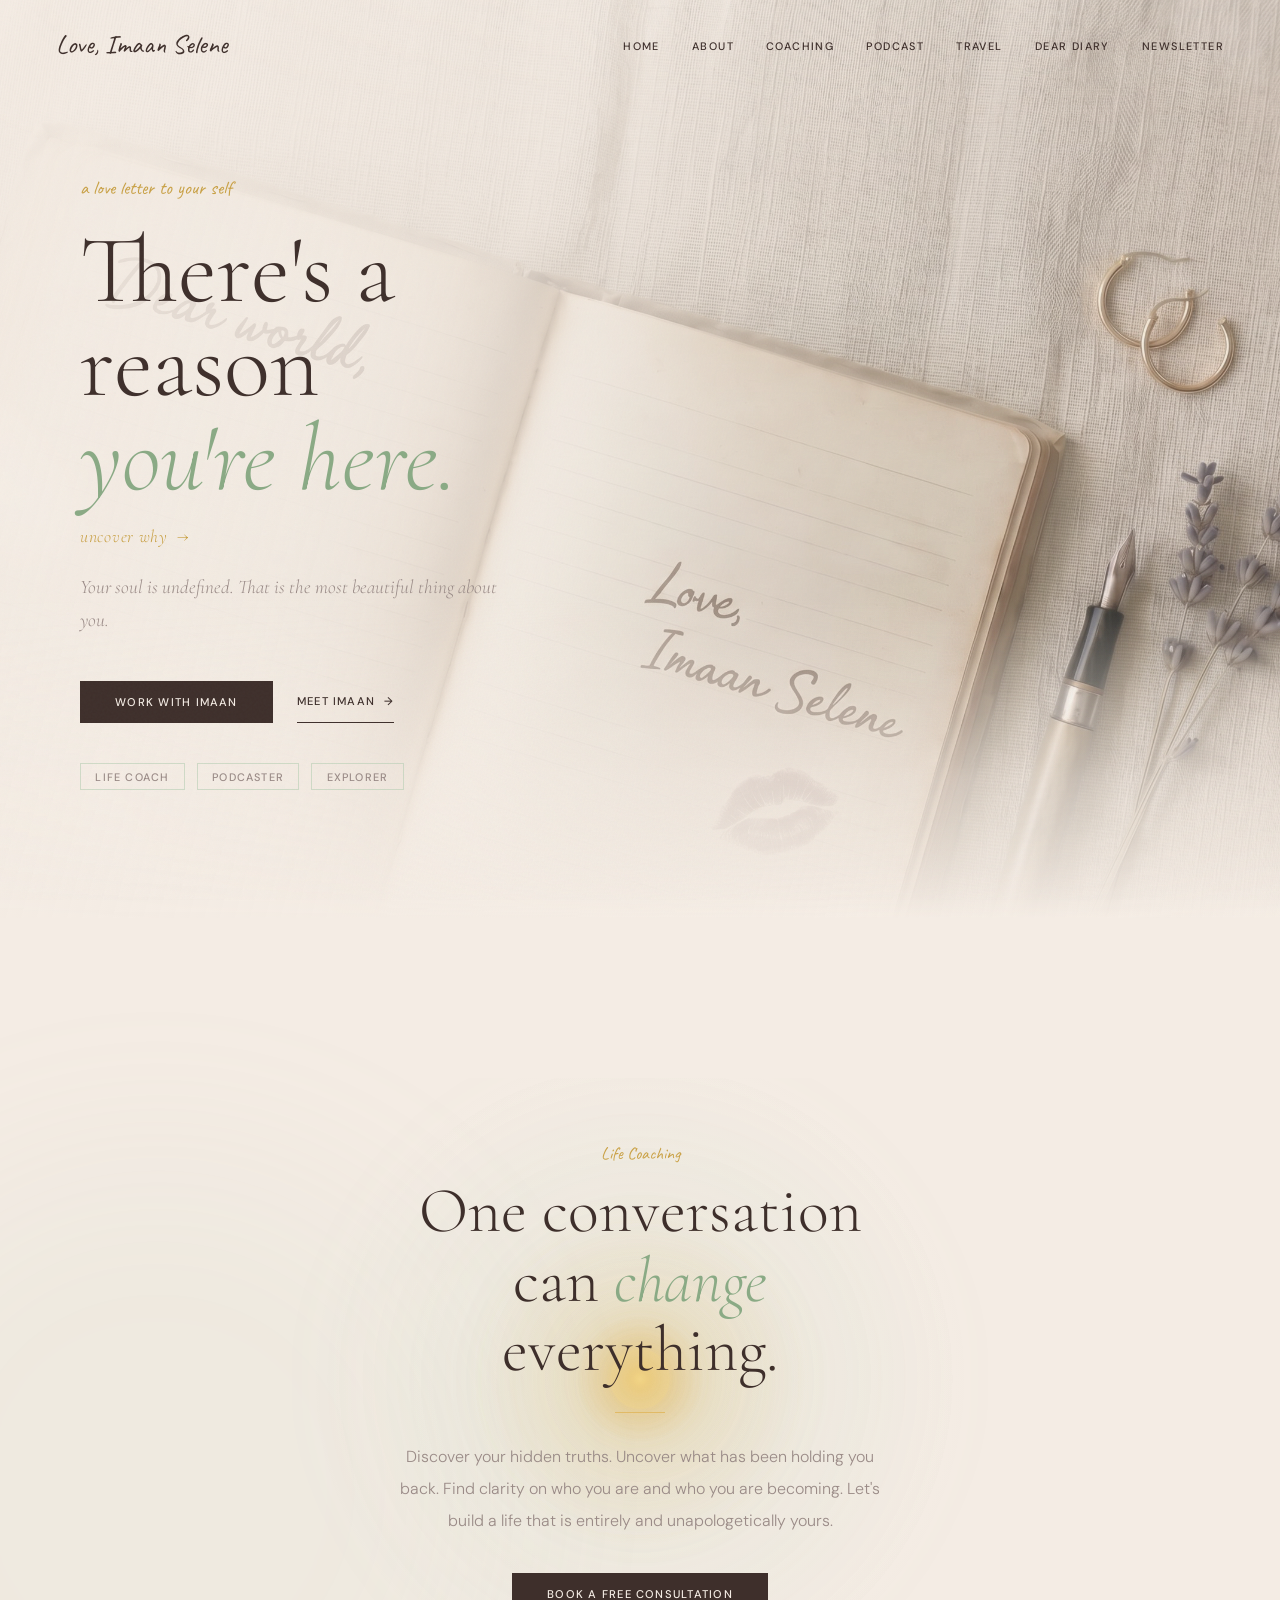
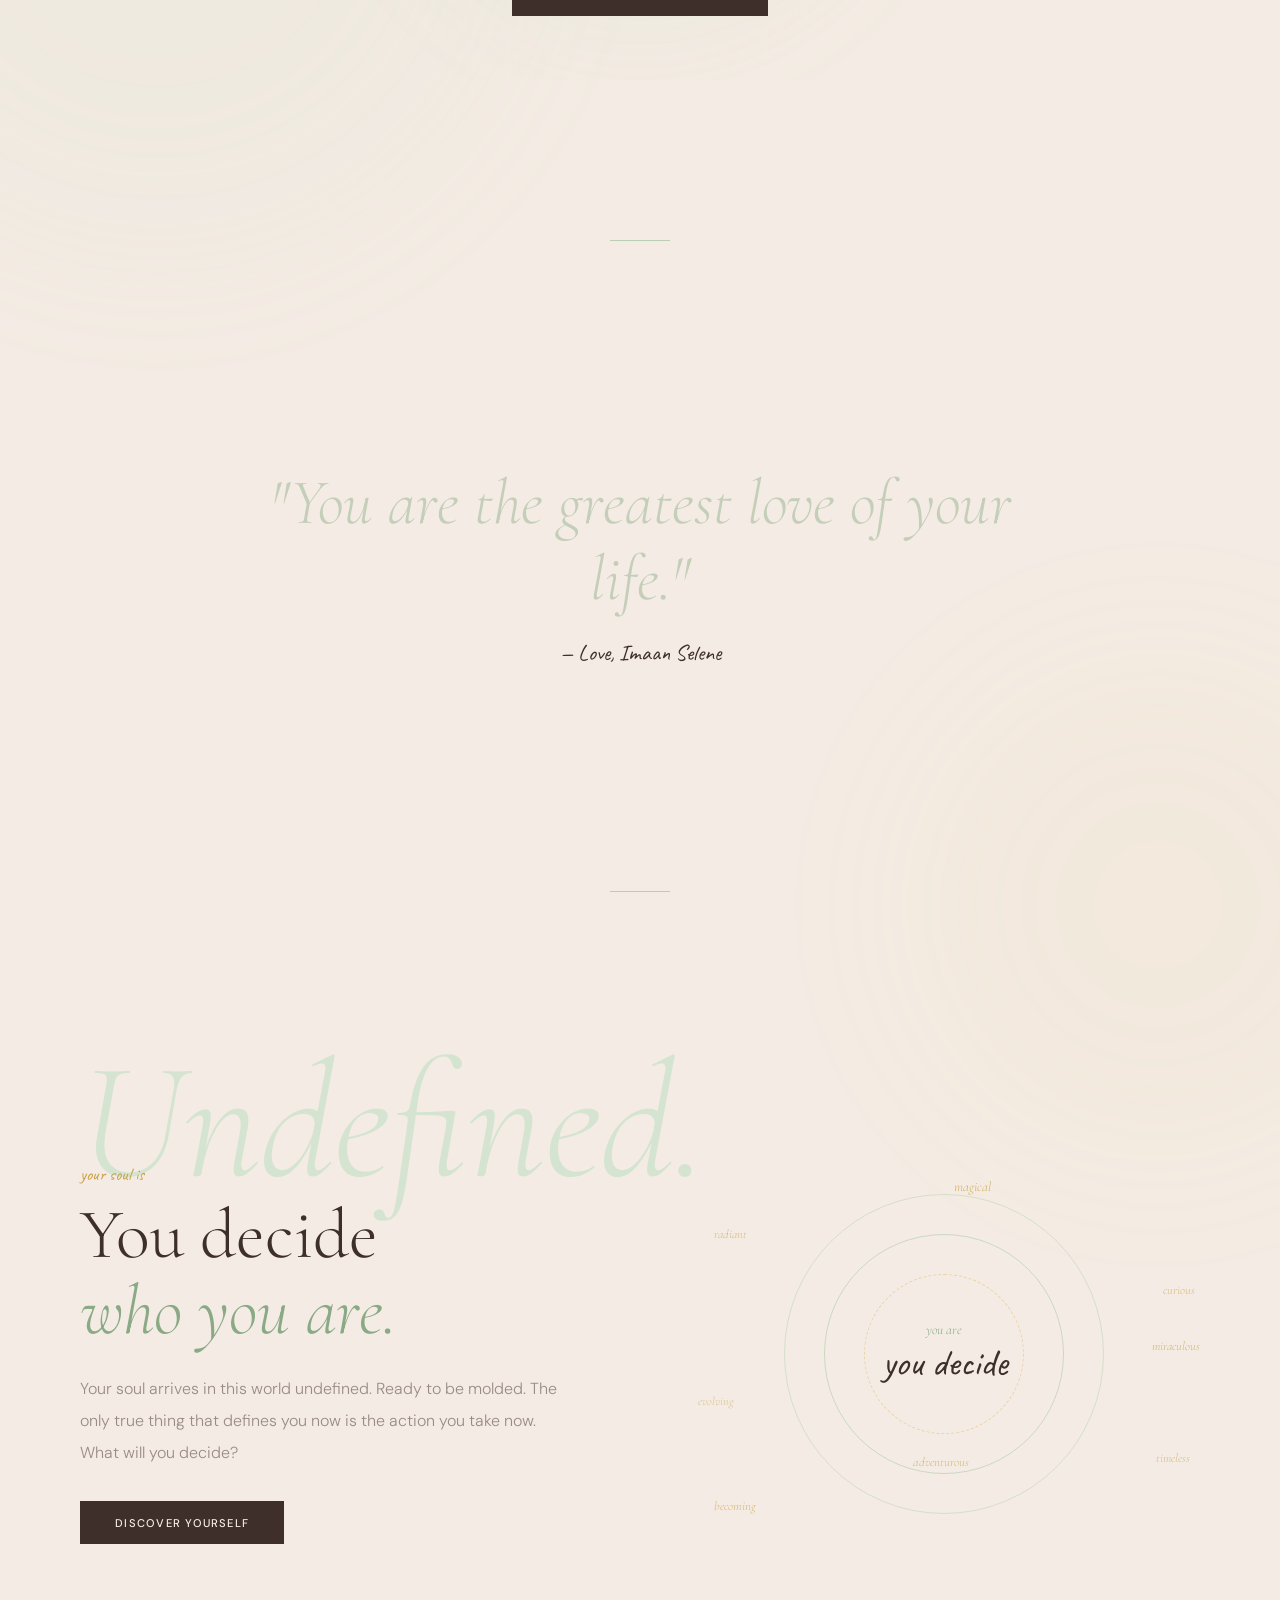
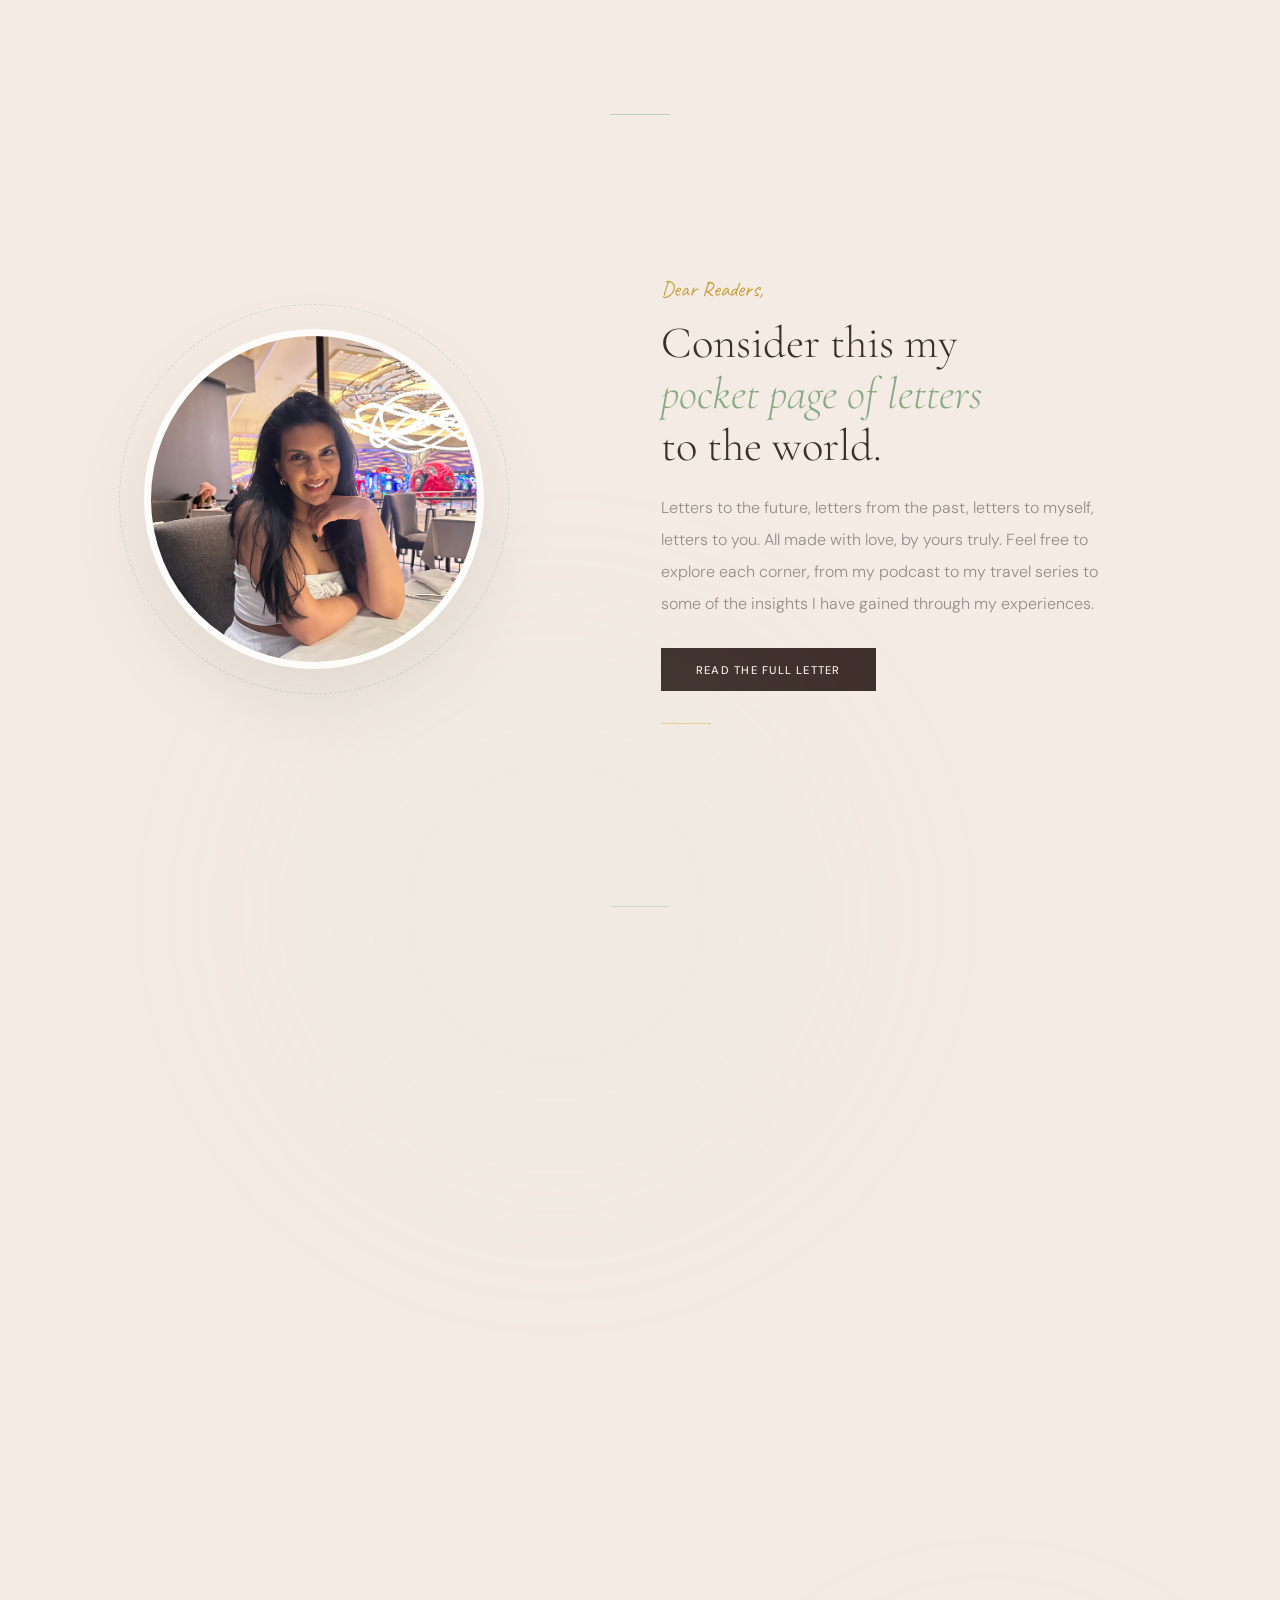
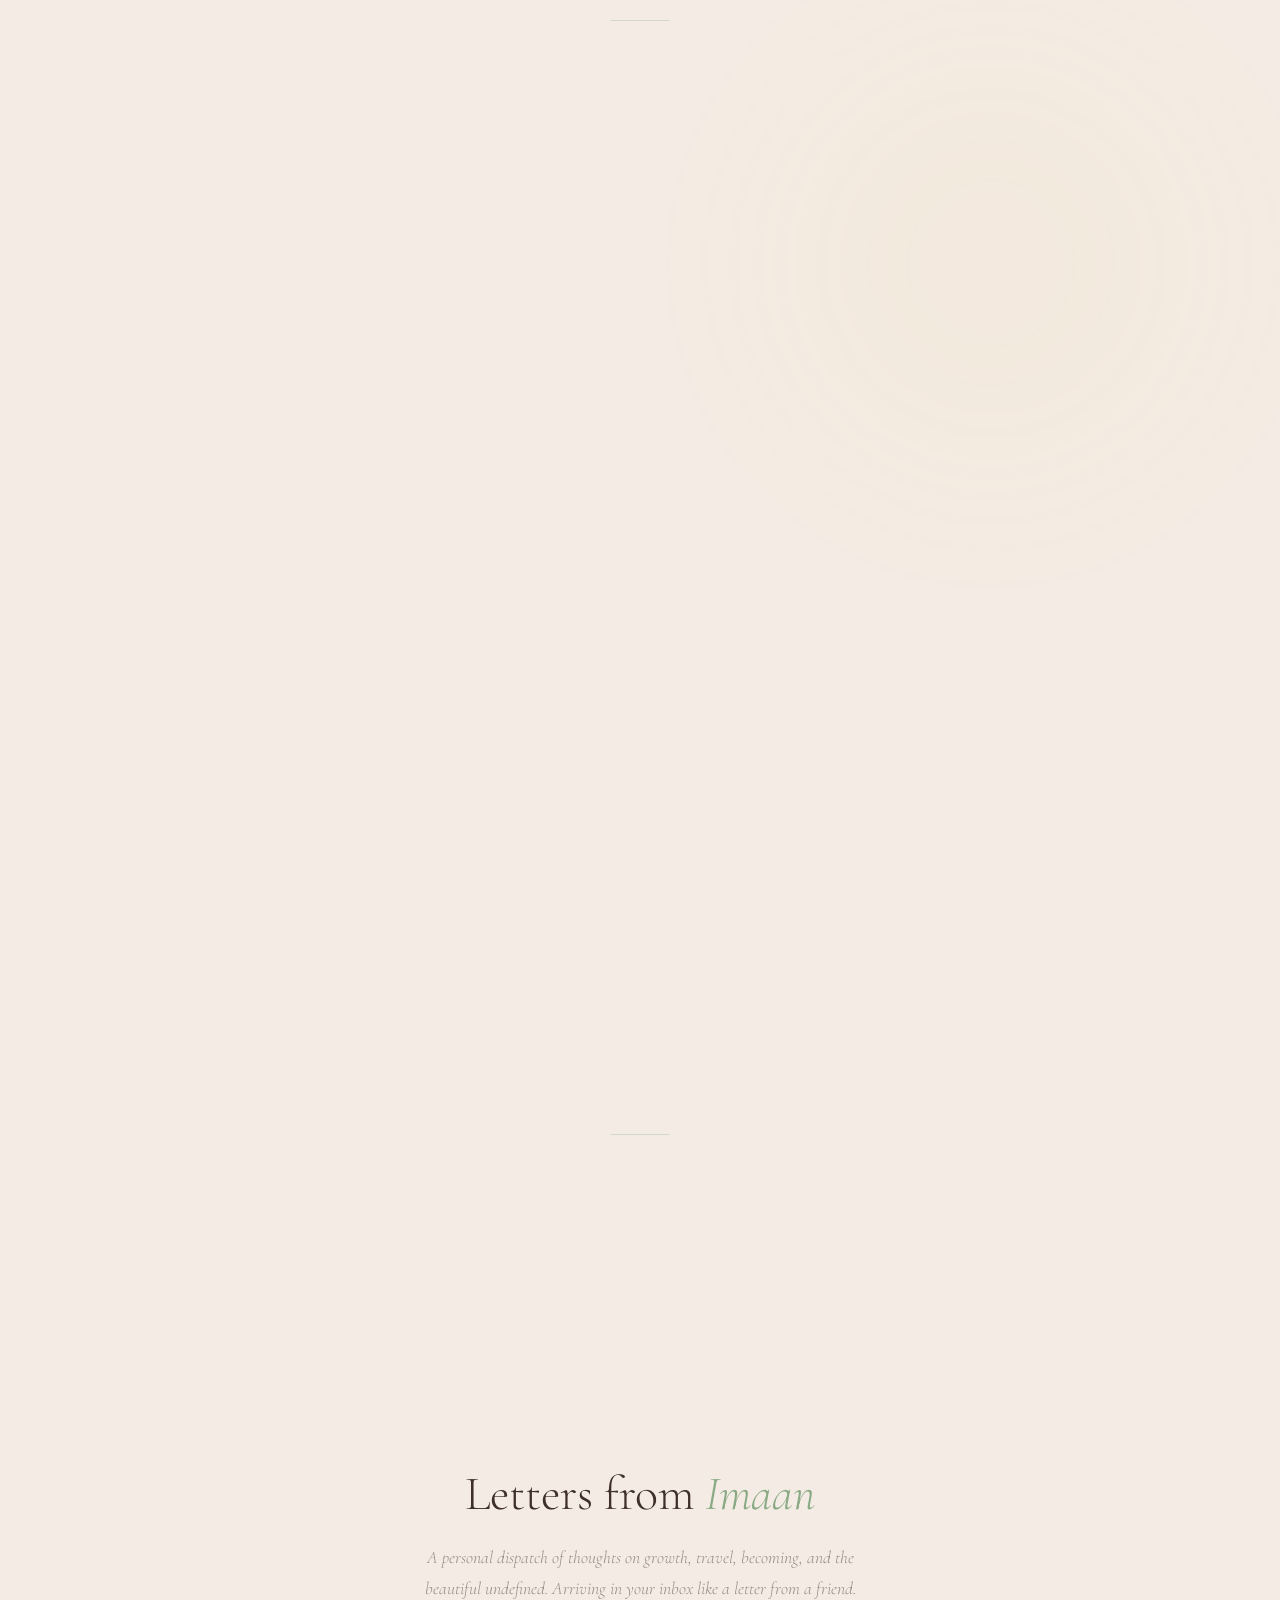
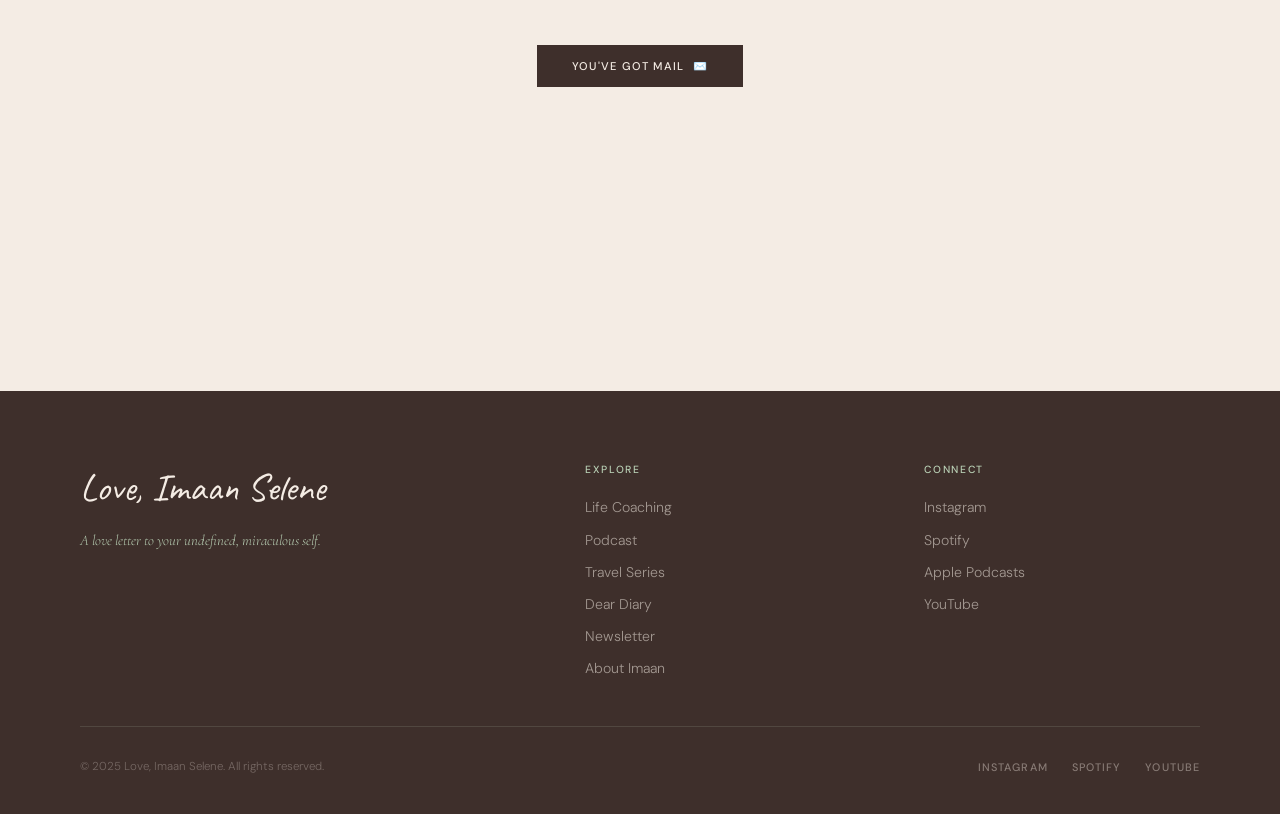
==== index.html @ ec73cc5e "Add divider between quote and undefined" ====
<!DOCTYPE html>
<html lang="en">
<head>
  <meta charset="UTF-8" />
  <meta name="viewport" content="width=device-width, initial-scale=1.0" />
  <title>Love, Imaan Selene</title>
  <meta name="description" content="Life coaching, podcast, travel and letters — a love letter to your undefined, miraculous self." />
  <link href="https://fonts.googleapis.com/css2?family=Cormorant+Garamond:ital,wght@0,300;0,400;0,600;1,300;1,400;1,600&family=DM+Sans:wght@300;400;500&family=Caveat:wght@400;600&display=swap" rel="stylesheet" />
<style>
:root {
  --sage: #B8CFB4; --sage-light: #d4e4d1; --sage-dark: #8aaa85;
  --espresso: #3E2F2B; --espresso-mid: #6b5551;
  --gold: #E1BA66; --gold-dark: #c9a145;
  --linen: #F4ECE4; --muted: #9a8b87; --ink: #2a1f1c;
  --font-display: 'Cormorant Garamond', serif;
  --font-body: 'DM Sans', sans-serif;
  --font-script: 'Caveat', cursive;
}
*, *::before, *::after { box-sizing: border-box; margin: 0; padding: 0; }
html { scroll-behavior: smooth; }
body {
  background: var(--linen); color: var(--espresso);
  font-family: var(--font-body); font-weight: 300;
  overflow-x: hidden; cursor: auto;
}
body::after {
  content: ''; position: fixed; inset: 0;
  background-image: url("data:image/svg+xml,%3Csvg viewBox='0 0 512 512' xmlns='http://www.w3.org/2000/svg'%3E%3Cfilter id='n'%3E%3CfeTurbulence type='fractalNoise' baseFrequency='0.75' numOctaves='4' stitchTiles='stitch'/%3E%3C/filter%3E%3Crect width='100%25' height='100%25' filter='url(%23n)'/%3E%3C/svg%3E");
  opacity: 0.028; pointer-events: none; z-index: 9000;
}

/* NAV */
nav {
  position: fixed; top: 0; left: 0; right: 0; z-index: 500;
  padding: 1.75rem 3.5rem;
  display: flex; align-items: center; justify-content: space-between;
  transition: all 0.5s ease;
}
nav.scrolled {
  background: rgba(244,236,228,0.92); backdrop-filter: blur(16px);
  padding: 1rem 3.5rem; border-bottom: 1px solid rgba(184,207,180,0.35);
}
.nav-wordmark { font-family: var(--font-script); font-size: 1.65rem; color: var(--espresso); text-decoration: none; transition: color 0.3s; }
.nav-wordmark:hover { color: var(--gold-dark); }
.nav-links { display: flex; gap: 2rem; list-style: none; }
.nav-links a {
  font-family: var(--font-body); font-size: 0.68rem; font-weight: 500;
  letter-spacing: 0.13em; text-transform: uppercase;
  color: var(--espresso); text-decoration: none;
  position: relative; padding-bottom: 2px; transition: color 0.3s;
}
.nav-links a::after { content: ''; position: absolute; bottom: 0; left: 0; width: 0; height: 1px; background: var(--gold); transition: width 0.35s ease; }
.nav-links a:hover { color: var(--gold-dark); }
.nav-links a:hover::after { width: 100%; }
.nav-toggle { display: none; flex-direction: column; gap: 5px; background: none; border: none; cursor: pointer; padding: 4px; }
.nav-toggle span { display: block; width: 24px; height: 1px; background: var(--espresso); }

/* MOBILE NAV */
.mobile-nav {
  position: fixed; inset: 0; background: var(--linen); z-index: 800;
  display: flex; flex-direction: column; align-items: center; justify-content: center; gap: 2.5rem;
  transform: translateX(100%); transition: transform 0.55s cubic-bezier(0.77,0,0.175,1);
}
.mobile-nav.open { transform: translateX(0); }
.mobile-nav a { font-family: var(--font-display); font-size: 2.4rem; font-weight: 300; color: var(--espresso); text-decoration: none; transition: color 0.3s; }
.mobile-nav a:hover { color: var(--gold-dark); }
.mobile-nav-close { position: absolute; top: 2rem; right: 2.5rem; background: none; border: none; font-family: var(--font-display); font-size: 2rem; color: var(--espresso); cursor: pointer; }

/* BUTTONS */
.btn { font-family: var(--font-body); font-size: 0.7rem; font-weight: 500; letter-spacing: 0.11em; text-transform: uppercase; text-decoration: none; display: inline-flex; align-items: center; gap: 0.6rem; transition: all 0.3s ease; border: none; }
.btn-dark { background: var(--espresso); color: var(--linen); padding: 0.9rem 2.2rem; }
.btn-dark:hover { background: var(--ink); transform: translateY(-2px); }
.btn-light { color: var(--espresso); padding: 0.85rem 0; border-bottom: 1px solid var(--espresso); }
.btn-light:hover { color: var(--gold-dark); border-color: var(--gold-dark); }
.btn-gold { background: var(--gold); color: var(--espresso); padding: 0.9rem 2.2rem; }
.btn-gold:hover { background: var(--gold-dark); transform: translateY(-2px); }

/* ANIMATIONS */
@keyframes fadeUp { from{opacity:0;transform:translateY(30px);} to{opacity:1;transform:translateY(0);} }
@keyframes fadeIn { from{opacity:0;} to{opacity:1;} }
@keyframes slowSpin { to{transform:translate(-50%,-50%) rotate(360deg);} }
@keyframes slowSpinR { to{transform:translate(-50%,-50%) rotate(-360deg);} }
@keyframes float { 0%,100%{transform:translateY(0);} 50%{transform:translateY(-10px);} }
@keyframes floatCircle { 0%,100%{transform:translateY(0);} 50%{transform:translateY(-16px);} }
@keyframes kenBurns { from{transform:scale(1.06);} to{transform:scale(1.0);} }
@keyframes envelopeFloat { 0%,100%{transform:translateY(0) rotate(-2deg);} 50%{transform:translateY(-8px) rotate(-2deg);} }

/* SCROLL REVEAL */
.fade-in, .fade-left, .fade-right { opacity: 0; transition: opacity 1.1s cubic-bezier(0.25,0.46,0.45,0.94), transform 1.1s cubic-bezier(0.25,0.46,0.45,0.94); }
.fade-in { transform: translateY(22px); }
.fade-left { transform: translateX(-25px); }
.fade-right { transform: translateX(25px); }
.fade-in.visible, .fade-left.visible, .fade-right.visible { opacity: 1; transform: none; }
.d1{transition-delay:0.1s;} .d2{transition-delay:0.22s;} .d3{transition-delay:0.34s;} .d4{transition-delay:0.46s;}

.stain { position: absolute; pointer-events: none; border-radius: 50%; filter: blur(90px); opacity: 0.07; }

/* HERO */
.hero { min-height: 100vh; position: relative; overflow: hidden; display: flex; align-items: center; }
.hero-bg { position: absolute; inset: 0; opacity: 0; animation: fadeIn 1.6s ease 0.2s forwards; overflow: hidden; }
.hero-bg img { width: 100%; height: 100%; object-fit: cover; object-position: center center; filter: saturate(0.82) brightness(0.96); animation: kenBurns 18s ease-out forwards; }
.hero-bg::after {
  content: ''; position: absolute; inset: 0;
  background: linear-gradient(105deg, rgba(244,236,228,0.97) 0%, rgba(244,236,228,0.82) 38%, rgba(244,236,228,0.28) 65%, rgba(244,236,228,0.08) 100%), linear-gradient(to bottom, rgba(244,236,228,0.15) 0%, transparent 20%, transparent 65%, rgba(244,236,228,0.7) 85%, rgba(244,236,228,1) 100%);
}
.hero-content { position: relative; z-index: 10; padding: 11rem 5rem 8rem; max-width: 700px; }
.hero-eyebrow { font-family: var(--font-script); font-size: 1.2rem; color: var(--gold-dark); display: block; margin-bottom: 1.5rem; opacity: 0; animation: fadeUp 0.9s ease 0.5s forwards; }
.hero-h1 { font-family: var(--font-display); font-size: clamp(4rem, 7.5vw, 7rem); font-weight: 300; line-height: 0.98; color: var(--espresso); opacity: 0; animation: fadeUp 0.9s ease 0.7s forwards; }
.hero-h1 em { font-style: italic; color: var(--sage-dark); display: block; }
.hero-uncover { font-family: var(--font-display); font-size: 1.1rem; font-weight: 300; font-style: italic; color: var(--gold-dark); display: block; margin-top: 1.25rem; letter-spacing: 0.04em; opacity: 0; animation: fadeUp 0.9s ease 0.85s forwards; }
.hero-sub { font-family: var(--font-display); font-size: 1.2rem; font-weight: 300; font-style: italic; color: var(--muted); line-height: 1.7; max-width: 430px; margin-top: 1.5rem; opacity: 0; animation: fadeUp 0.9s ease 0.9s forwards; }
.hero-actions { display: flex; gap: 1.5rem; align-items: center; margin-top: 2.75rem; flex-wrap: wrap; opacity: 0; animation: fadeUp 0.9s ease 1.1s forwards; }
.hero-tags { display: flex; gap: 0.75rem; flex-wrap: wrap; margin-top: 2.5rem; opacity: 0; animation: fadeUp 0.9s ease 1.3s forwards; }
.hero-tag { font-family: var(--font-body); font-size: 0.68rem; font-weight: 500; letter-spacing: 0.11em; text-transform: uppercase; color: var(--muted); border: 1px solid rgba(184,207,180,0.6); padding: 0.35rem 0.9rem; }

/* CANVAS */
.canvas { position: relative; padding: 0 5rem; }
.breathe { height: 6rem; } .breathe-lg { height: 10rem; }
.divider { width: 60px; height: 1px; background: var(--sage); margin: 0 auto; opacity: 0.6; }
.gold-divider { width: 50px; height: 1px; background: var(--gold); margin: 0 auto; opacity: 0.5; }
.script-label { font-family: var(--font-script); font-size: 1.1rem; color: var(--gold-dark); display: block; margin-bottom: 0.75rem; }
.display-h { font-family: var(--font-display); font-size: clamp(2.8rem, 5.5vw, 5rem); font-weight: 300; line-height: 1.08; color: var(--espresso); }
.display-h em { font-style: italic; color: var(--sage-dark); }
.mid-h { font-family: var(--font-display); font-size: clamp(2rem, 3.5vw, 3.2rem); font-weight: 300; line-height: 1.15; color: var(--espresso); }
.mid-h em { font-style: italic; color: var(--sage-dark); }
.prose { font-size: 1rem; color: var(--muted); line-height: 2; max-width: 480px; }
.prose em { font-style: italic; color: var(--espresso-mid); }

/* QUOTE */
.quote-section { text-align: center; padding: 2rem 0; }
.quote-open { font-family: var(--font-display); font-size: 9rem; line-height: 0.4; color: var(--sage-light); display: block; margin-bottom: -1rem; }
.big-quote { font-family: var(--font-display); font-size: clamp(1.8rem, 3.5vw, 3rem); font-weight: 300; font-style: italic; line-height: 1.4; color: var(--espresso); max-width: 680px; margin: 0 auto; }
.big-quote em { color: var(--sage-dark); }
.quote-attr { font-family: var(--font-script); font-size: 1.2rem; color: var(--muted); display: block; margin-top: 1.5rem; }

/* UNDEFINED */
.undef-ghost { font-family: var(--font-display); font-style: italic; font-weight: 300; font-size: clamp(5rem, 13vw, 11rem); color: var(--sage-light); line-height: 0.85; margin-bottom: -2.5rem; position: relative; z-index: 1; user-select: none; }
.undef-grid { display: grid; grid-template-columns: 1fr 1fr; gap: 6rem; align-items: center; position: relative; z-index: 2; }
.undef-visual-wrap {
  animation: floatCircle 6s ease-in-out infinite;
}
.undef-visual { position: relative; height: 400px; }
.undef-ring { position: absolute; top: 50%; left: 50%; border-radius: 50%; }
.undef-centre { position: absolute; top: 50%; left: 50%; transform: translate(-50%,-50%); text-align: center; }
.undef-float { position: absolute; font-family: var(--font-display); font-style: italic; color: var(--gold-dark); }

/* ABOUT */
.about-block { display: grid; grid-template-columns: 1fr 1.15fr; gap: 7rem; align-items: center; }
.about-circle-wrap { position: relative; }
.about-circle { width: 340px; height: 340px; border-radius: 50%; overflow: hidden; border: 7px solid rgba(255,255,255,0.85); box-shadow: 0 30px 80px rgba(62,47,43,0.1); position: relative; z-index: 2; margin: 0 auto; }
.about-circle img { width: 100%; height: 100%; object-fit: cover; object-position: center 20%; }
.about-ring-deco { position: absolute; top: 50%; left: 50%; width: 390px; height: 390px; border-radius: 50%; border: 1px dashed rgba(184,207,180,0.6); transform: translate(-50%,-50%); animation: slowSpin 28s linear infinite; }
.letter-open { font-family: var(--font-script); font-size: 1.35rem; color: var(--gold-dark); display: block; margin-bottom: 1rem; }
.about-divider { width: 50px; height: 1px; background: var(--gold); opacity: 0.6; margin-top: 2rem; }

/* PODCAST */
.podcast-block { display: grid; grid-template-columns: 1fr 1.2fr; gap: 5rem; align-items: center; }
.podcast-img-wrap { position: relative; width: 100%; max-width: 340px; overflow: hidden; box-shadow: 0 28px 75px rgba(62,47,43,0.12); }
.podcast-img-wrap img { width: 100%; height: 100%; object-fit: cover; display: block; }
.podcast-img-wrap::after { content: ''; position: absolute; inset: 0; background: linear-gradient(to right, transparent 70%, rgba(244,236,228,0.6) 100%); }
.platform-pill { font-family: var(--font-body); font-size: 0.65rem; font-weight: 500; letter-spacing: 0.1em; text-transform: uppercase; color: var(--muted); border: 1px solid rgba(184,207,180,0.5); padding: 0.45rem 1rem; transition: all 0.3s; text-decoration: none; display: inline-block; margin: 0.25rem; }
.platform-pill:hover { background: var(--espresso); color: var(--linen); border-color: var(--espresso); }

/* TRAVEL */
.travel-block { display: grid; grid-template-columns: 1fr 1fr; gap: 5rem; align-items: start; }
.city-pill { font-family: 'Courier New', monospace; font-size: 0.7rem; letter-spacing: 0.1em; text-transform: uppercase; color: var(--muted); border: 1px solid rgba(184,207,180,0.5); padding: 0.5rem 1rem; cursor: pointer; transition: all 0.35s ease; display: inline-block; margin: 0.28rem; }
.city-pill:hover { border-color: var(--gold); color: var(--gold-dark); transform: translateY(-2px); }
.road-quote { margin-top: 2rem; padding: 1.5rem 1.75rem; border-left: 2px solid rgba(225,186,102,0.5); }
.road-quote p { font-family: var(--font-display); font-style: italic; font-size: 1.05rem; color: var(--muted); line-height: 1.7; }
.road-quote cite { font-family: var(--font-script); font-size: 0.95rem; color: var(--sage-dark); display: block; margin-top: 0.7rem; font-style: normal; }
.polaroids-row { position: relative; height: 300px; margin-top: 5rem; }
.pol { position: absolute; background: white; padding: 7px 7px 28px; box-shadow: 0 14px 45px rgba(62,47,43,0.1); }
.pol img { display: block; object-fit: cover; }
.pol span { display: block; text-align: center; margin-top: 5px; font-family: var(--font-script); font-size: 0.88rem; color: var(--muted); }

/* NEWSLETTER */
.newsletter-block { text-align: center; position: relative; max-width:700px; margin:0 auto; }
.newsletter-vignette { display: block; margin: 0 auto 2rem; }
.newsletter-h { font-family: var(--font-display); font-size: clamp(2rem, 4vw, 3rem); font-weight: 300; color: var(--espresso); }
.newsletter-h em { font-style: italic; color: var(--sage-dark); }
.newsletter-body { font-family: var(--font-display); font-style: italic; font-size: 1.1rem; color: var(--muted); line-height: 1.75; max-width: 480px; margin: 1.25rem auto 2.5rem; }

/* FOOTER */
footer { background: var(--espresso); padding: 4.5rem 5rem 2.5rem; color: var(--linen); margin-top: 9rem; }
.footer-top { display: grid; grid-template-columns: 1.6fr 1fr 1fr; gap: 4rem; padding-bottom: 3rem; border-bottom: 1px solid rgba(184,207,180,0.15); }
.footer-wordmark { font-family: var(--font-script); font-size: 2.4rem; color: var(--linen); display: block; margin-bottom: 1rem; }
.footer-tagline { font-family: var(--font-display); font-style: italic; font-size: 0.92rem; color: var(--sage); line-height: 1.75; max-width: 260px; }
.footer-col-head { font-size: 0.65rem; font-weight: 500; letter-spacing: 0.16em; text-transform: uppercase; color: var(--sage); margin-bottom: 1.25rem; }
.footer-list { list-style: none; display: flex; flex-direction: column; gap: 0.7rem; }
.footer-list a { color: rgba(244,236,228,0.55); text-decoration: none; font-size: 0.88rem; transition: color 0.3s; }
.footer-list a:hover { color: var(--gold); }
.footer-bottom { display: flex; justify-content: space-between; align-items: center; padding-top: 2rem; }
.footer-copy { font-size: 0.72rem; color: rgba(244,236,228,0.3); }
.footer-socials { display: flex; gap: 1.5rem; }
.footer-socials a { font-size: 0.68rem; font-weight: 500; letter-spacing: 0.1em; text-transform: uppercase; color: rgba(244,236,228,0.4); text-decoration: none; transition: color 0.3s; }
.footer-socials a:hover { color: var(--gold); }

/* RESPONSIVE */
@media (max-width: 960px) {
  nav { padding: 1.25rem 1.75rem; } nav.scrolled { padding: 0.9rem 1.75rem; }
  .nav-links { display: none; } .nav-toggle { display: flex; }
  .hero-content { padding: 8rem 2rem 5rem; }
  .canvas { padding: 0 2rem; }
  .coaching-block, .undef-grid, .about-block, .travel-block, .podcast-block { grid-template-columns: 1fr; gap: 3rem; }
  .undef-visual { height: 300px; }
  .about-circle { width: 280px; height: 280px; } .about-ring-deco { width: 320px; height: 320px; }
  .polaroids-row { display: none; }
  .breathe { height: 4rem; } .breathe-lg { height: 7rem; }
  footer { padding: 3.5rem 2rem 2rem; margin-top: 5rem; }
  .footer-top { grid-template-columns: 1fr; gap: 2.5rem; }
  .footer-bottom { flex-direction: column; gap: 1rem; text-align: center; }
  .botanical-wrap { min-height: 260px; }
}

@media (max-width: 768px) {
  .letter-section { grid-template-columns: 1fr !important; padding: 3rem 1.5rem !important; }
  .letter-side { flex-direction: row; flex-wrap: wrap; padding-top: 0 !important; }
  .letter-side .polaroid { width: calc(50% - 0.75rem); }
  .bottom-photos { padding: 0 1.5rem 3rem !important; }
  .spread { grid-template-columns: 1fr !important; }
  .scrapbook { width: 100% !important; height: auto !important; }
  .polaroid { position: relative !important; top: auto !important; left: auto !important; width: 45% !important; display: inline-block; margin: 0.5rem; }
  .city-nav { padding: 2rem 1.5rem !important; }
  .canvas { padding: 0 1.5rem !important; }
  .hero-city { font-size: clamp(3rem, 12vw, 6rem) !important; }
}

</style>
</head>
<body>

<div class="mobile-nav">
  <button class="mobile-nav-close">✕</button>
  <a href="./index.html">Home</a>
  <a href="./about.html">About</a>
  <a href="./coaching.html">Coaching</a>
  <a href="./podcast.html">Podcast</a>
  <a href="./travel.html">Travel</a>
  <a href="./diary.html">Dear Diary</a>
  <a href="./newsletter.html">Newsletter</a>
</div>

<nav>
  <a href="./index.html" class="nav-wordmark">Love, Imaan Selene</a>
  <ul class="nav-links">
    <li><a href="./index.html">Home</a></li>
    <li><a href="./about.html">About</a></li>
    <li><a href="./coaching.html">Coaching</a></li>
    <li><a href="./podcast.html">Podcast</a></li>
    <li><a href="./travel.html">Travel</a></li>
    <li><a href="./diary.html">Dear Diary</a></li>
    <li><a href="./newsletter.html">Newsletter</a></li>
  </ul>
  <button class="nav-toggle" aria-label="Open menu">
    <span></span><span></span><span></span>
  </button>
</nav>

<main>

<!-- HERO -->
<section class="hero">
  <div class="hero-bg">
    <img src="./assets/images/hero.png" alt="An open journal — Dear world, Love Imaan Selene" />
  </div>
  <div class="hero-content">
    <span class="hero-eyebrow">a love letter to your self</span>
    <h1 class="hero-h1">There's a reason<br><em>you're here.</em></h1>
    <a href="./coaching.html" class="hero-uncover" style="text-decoration:none;">uncover why &nbsp;→</a>
    <p class="hero-sub">Your soul is undefined. That is the most beautiful thing about you.</p>
    <div class="hero-actions">
      <a href="./coaching.html" class="btn btn-dark">Work with Imaan</a>
      <a href="./about.html" class="btn btn-light">Meet Imaan &nbsp;→</a>
    </div>
    <div class="hero-tags">
      <span class="hero-tag">Life Coach</span>
      <span class="hero-tag">Podcaster</span>
      <span class="hero-tag">Explorer</span>
    </div>
  </div>
</section>

<div class="canvas">

  <div class="stain" style="width:700px;height:700px;background:var(--sage);top:5%;left:-15%;"></div>
  <div class="stain" style="width:500px;height:500px;background:var(--gold);top:30%;right:-10%;opacity:0.05;"></div>
  <div class="stain" style="width:600px;height:600px;background:var(--sage);top:65%;left:20%;opacity:0.06;"></div>
  <div class="stain" style="width:450px;height:450px;background:var(--gold);top:88%;right:5%;opacity:0.04;"></div>

  <div class="breathe-lg"></div>

  <!-- COACHING — centred, emanating glow behind -->
  <div style="position:relative;text-align:center;padding:4rem 0;overflow:hidden;">

    <!-- Emanating glow — layered radial gradients, no rings -->
    <div style="position:absolute;top:50%;left:50%;transform:translate(-50%,-50%);width:700px;height:700px;pointer-events:none;" aria-hidden="true">
      <svg viewBox="0 0 700 700" fill="none" xmlns="http://www.w3.org/2000/svg" width="100%" height="100%">
        <defs>
          <radialGradient id="sageWash" cx="50%" cy="50%" r="50%">
            <stop offset="0%" stop-color="#B8CFB4" stop-opacity="0.12"/>
            <stop offset="55%" stop-color="#B8CFB4" stop-opacity="0.05"/>
            <stop offset="100%" stop-color="#B8CFB4" stop-opacity="0"/>
          </radialGradient>
          <radialGradient id="midGold" cx="50%" cy="50%" r="38%">
            <stop offset="0%" stop-color="#E1BA66" stop-opacity="0.26"/>
            <stop offset="45%" stop-color="#E1BA66" stop-opacity="0.09"/>
            <stop offset="100%" stop-color="#E1BA66" stop-opacity="0"/>
          </radialGradient>
          <radialGradient id="coreGold" cx="50%" cy="50%" r="22%">
            <stop offset="0%" stop-color="#E1BA66" stop-opacity="0.5"/>
            <stop offset="50%" stop-color="#E1BA66" stop-opacity="0.18"/>
            <stop offset="100%" stop-color="#E1BA66" stop-opacity="0"/>
          </radialGradient>
          <radialGradient id="hotCentre" cx="50%" cy="50%" r="10%">
            <stop offset="0%" stop-color="#f5d98a" stop-opacity="0.65"/>
            <stop offset="100%" stop-color="#E1BA66" stop-opacity="0"/>
          </radialGradient>
          <filter id="g1"><feGaussianBlur stdDeviation="35" result="b"/><feMerge><feMergeNode in="b"/><feMergeNode in="SourceGraphic"/></feMerge></filter>
          <filter id="g2"><feGaussianBlur stdDeviation="20" result="b"/><feMerge><feMergeNode in="b"/><feMergeNode in="SourceGraphic"/></feMerge></filter>
          <filter id="g3"><feGaussianBlur stdDeviation="10" result="b"/><feMerge><feMergeNode in="b"/><feMergeNode in="SourceGraphic"/></feMerge></filter>
          <filter id="g4"><feGaussianBlur stdDeviation="5" result="b"/><feMerge><feMergeNode in="b"/><feMergeNode in="SourceGraphic"/></feMerge></filter>
        </defs>
        <ellipse cx="350" cy="350" rx="330" ry="330" fill="url(#sageWash)" filter="url(#g1)"/>
        <ellipse cx="350" cy="350" rx="225" ry="225" fill="url(#midGold)" filter="url(#g2)"/>
        <ellipse cx="350" cy="350" rx="145" ry="145" fill="url(#coreGold)" filter="url(#g3)"/>
        <ellipse cx="350" cy="350" rx="78" ry="78" fill="url(#hotCentre)" filter="url(#g4)"/>
        <ellipse cx="350" cy="350" rx="30" ry="30" fill="#f5d98a" opacity="0.32" filter="url(#g4)"/>
      </svg>
    </div>

    <!-- Centred content -->
    <div style="position:relative;z-index:2;max-width:600px;margin:0 auto;">
      <span class="script-label fade-in">Life Coaching</span>
      <h2 class="display-h fade-in d1" style="font-size:clamp(2.8rem,5vw,4.5rem);">
        One conversation<br>can <em>change</em><br>everything.
      </h2>
      <div class="gold-divider fade-in d2" style="margin:1.75rem auto;"></div>
      <p class="prose fade-in d2" style="margin:0 auto;text-align:center;">
        Discover your hidden truths. Uncover what has been holding you back. Find clarity on who you are and who you are becoming. Let's build a life that is entirely and unapologetically yours.
      </p>
      <div style="display:flex;gap:1.25rem;margin-top:2.25rem;align-items:center;justify-content:center;flex-wrap:wrap;" class="fade-in d3">
        <a href="https://calendly.com/imaan-walji/30min" target="_blank" rel="noopener" class="btn btn-dark">Book a free consultation</a>
        
      </div>
    </div>
  </div>

  <div class="breathe-lg"></div>
  <div class="divider fade-in"></div>
  <div class="breathe-lg"></div>

  <!-- QUOTE -->
  <div class="quote-section fade-in" style="text-align:center;padding:4rem 2rem;">
    <p style="font-family:'Cormorant Garamond',serif;font-style:italic;font-size:clamp(2.5rem,5vw,4.5rem);font-weight:300;color:rgba(138,170,133,0.45);line-height:1.2;max-width:780px;margin:0 auto;">
      "You are the greatest love of your life."
    </p>
    <span style="font-family:'Caveat',cursive;font-size:1.4rem;color:var(--espresso);display:block;margin-top:1.25rem;">— Love, Imaan Selene</span>
  </div>

  <div class="breathe-lg"></div>
  <div class="divider fade-in"></div>
  <div class="breathe-lg"></div>

  <!-- UNDEFINED -->
  <div>
    <div class="undef-ghost fade-left" aria-hidden="true">Undefined.</div>
    <div class="undef-grid">
      <div>
        <span class="script-label fade-in">your soul is</span>
        <h2 class="display-h fade-in d1">You decide<br><em>who you are.</em></h2>
        <p class="prose fade-in d2" style="margin-top:1.5rem;">
          Your soul arrives in this world undefined. Ready to be molded. The only true thing that defines you now is the action you take now. What will you decide?
        </p>
        <div style="margin-top:2rem;" class="fade-in d3">
          <a href="./coaching.html" class="btn btn-dark">Discover Yourself</a>
        </div>
      </div>

      <!-- Floating orbital circle with adjectives -->
      <div class="undef-visual-wrap fade-right d2" aria-hidden="true">
        <div class="undef-visual">
          <div class="undef-ring" style="width:320px;height:320px;border:1px solid rgba(184,207,180,0.5);transform:translate(-50%,-50%);animation:slowSpin 35s linear infinite;"></div>
          <div class="undef-ring" style="width:240px;height:240px;border:1px solid rgba(184,207,180,0.7);transform:translate(-50%,-50%);animation:slowSpinR 24s linear infinite;"></div>
          <div class="undef-ring" style="width:160px;height:160px;border:1px dashed rgba(225,186,102,0.5);transform:translate(-50%,-50%);animation:slowSpin 17s linear infinite;"></div>
          <div class="undef-centre">
            <span style="font-family:var(--font-display);font-size:0.85rem;font-style:italic;color:var(--sage-dark);display:block;">you are</span>
            <span style="font-family:var(--font-script);font-size:2.4rem;color:var(--espresso);">you decide</span>
          </div>
          <span class="undef-float" style="top:6%;left:52%;font-size:0.85rem;opacity:0.8;">magical</span>
          <span class="undef-float" style="bottom:10%;left:5%;font-size:0.8rem;opacity:0.7;">becoming</span>
          <span class="undef-float" style="top:46%;right:0%;font-size:0.78rem;opacity:0.75;">miraculous</span>
          <span class="undef-float" style="top:75%;left:44%;font-size:0.8rem;opacity:0.7;">adventurous</span>
          <span class="undef-float" style="top:18%;left:5%;font-size:0.78rem;opacity:0.65;">radiant</span>
          <span class="undef-float" style="bottom:22%;right:2%;font-size:0.78rem;opacity:0.65;">timeless</span>
          <span class="undef-float" style="top:60%;left:2%;font-size:0.75rem;opacity:0.6;">evolving</span>
          <span class="undef-float" style="top:32%;right:1%;font-size:0.78rem;opacity:0.65;">curious</span>
        </div>
      </div>
    </div>
  </div>

  <div class="breathe-lg"></div>
  <div class="divider fade-in"></div>
  <div class="breathe-lg"></div>

  <!-- ABOUT TEASER -->
  <div class="about-block">
    <div class="about-circle-wrap fade-left">
      <div class="about-ring-deco"></div>
      <div class="about-circle">
        <img src="./assets/images/imaan.jpg" alt="Imaan Selene" />
      </div>
    </div>
    <div class="fade-right d1">
      <span class="letter-open">Dear Readers,</span>
      <h2 class="mid-h">Consider this my<br><em>pocket page of letters</em><br>to the world.</h2>
      <p class="prose" style="margin-top:1.25rem;">
        Letters to the future, letters from the past, letters to myself, letters to you. All made with love, by yours truly. Feel free to explore each corner, from my podcast to my travel series to some of the insights I have gained through my experiences.
      </p>
      <a href="./about.html" class="btn btn-dark" style="margin-top:1.75rem;display:inline-flex;">Read the full letter</a>
      <div class="about-divider"></div>
    </div>
  </div>

  <div class="breathe-lg"></div>
  <div class="divider fade-in"></div>
  <div class="breathe-lg"></div>

  <!-- PODCAST -->
  <div class="podcast-block">
    <div class="fade-left">
      <div class="podcast-img-wrap">
        <img src="./assets/images/podcast-cover.png" alt="Love, Imaan Selene Podcast" />
      </div>
    </div>
    <div class="fade-right d1">
      <span class="script-label">the podcast</span>
      <h2 class="mid-h" style="color:var(--espresso);">Conversations that feel like<br>a visit to your <em>big sister.</em></h2>
      <p class="prose" style="margin-top:1.25rem;">
        Pull up a chair. Warm up your tea. Love, Imaan Selene is a podcast about growth, becoming, wandering, and the radical idea that your life is already miraculous. You just have to lean in.
      </p>
      <div style="margin-top:1.75rem;">
        <a href="https://open.spotify.com/show/5Sxr6LQtSy9O7dOQoIKeBu" target="_blank" rel="noopener" class="platform-pill">Spotify</a>
        <a href="https://podcasts.apple.com/ca/podcast/love-imaan-selene/id1691212103" target="_blank" rel="noopener" class="platform-pill">Apple Podcasts</a>
        <a href="https://www.youtube.com/@imaanselene" target="_blank" rel="noopener" class="platform-pill">YouTube</a>
      </div>
      <div style="margin-top:2rem;">
        <a href="./podcast.html" class="btn btn-dark">Tune in &nbsp;→</a>
      </div>
    </div>
  </div>

  <div class="breathe-lg"></div>
  <div class="divider fade-in"></div>
  <div class="breathe-lg"></div>

  <!-- TRAVEL -->
  <div class="travel-block">
    <div>
      <span class="script-label fade-in">the travel series</span>
      <h2 class="display-h fade-in d1" style="color:var(--espresso);">An Ode to<br><em>my Lovers.</em></h2>
      <p class="prose fade-in d2" style="margin-top:1.5rem;">
        The cities of the world are the lovers in my life. Through our encounters, I experience their allure, and see parts of myself I didn't know existed. This series is an ode to my lovers. Come take a look.
      </p>
      <div style="margin-top:2rem;" class="fade-in d3">
        <a href="./travel.html" class="btn btn-dark">Explore the series &nbsp;→</a>
      </div>
    </div>
    <div class="fade-right d1">
      <p style="font-family:var(--font-body);font-size:0.65rem;font-weight:500;letter-spacing:0.16em;text-transform:uppercase;color:var(--muted);margin-bottom:1rem;">Cities visited</p>
      <div>
        <span class="city-pill" onclick="window.location='./lusaka.html'">Lusaka</span>
        <span class="city-pill" onclick="window.location='./livingstone.html'">Livingstone</span>
        <span class="city-pill" onclick="window.location='./lisbon.html'">Lisbon</span>
        <span class="city-pill" onclick="window.location='./porto.html'">Porto</span>
        <span class="city-pill" onclick="window.location='./lasvegas.html'">Las Vegas</span>
        <span class="city-pill" onclick="window.location='./houston.html'">Houston</span>
        <span class="city-pill" onclick="window.location='./halifax.html'">Halifax</span>
        </div>
      
        <cite></cite>
      </div>
    </div>
  </div>

  <div class="polaroids-row fade-in d2" aria-hidden="true">
    <div class="pol" style="width:185px;left:3%;top:0;transform:rotate(-3deg);">
      <img src="./assets/images/lusaka-postcard.jpg" alt="" style="height:148px;width:100%;"/>
      <span>Lusaka</span>
    </div>
    <div class="pol" style="width:210px;left:27%;top:16px;transform:rotate(2.5deg);">
      <img src="./assets/images/livingstone-postcard.jpg" alt="" style="height:165px;width:100%;"/>
      <span>Lisbon</span>
    </div>
    <div class="pol" style="width:180px;left:55%;top:-8px;transform:rotate(-1.5deg);">
      <img src="./assets/images/lisbon-postcard.jpg" alt="" style="height:145px;width:100%;"/>
      
    </div>
  </div>

  <div class="breathe-lg"></div>
  <div class="divider fade-in"></div>
  <div class="breathe-lg"></div>

  <!-- NEWSLETTER -->
  <div style="max-width:700px;margin:0 auto;padding:0 2rem;text-align:center;">
  <div class="newsletter-block">

    <!-- Mailbox and envelope vignette -->
    <svg class="newsletter-vignette fade-in" width="180" height="130" viewBox="0 0 180 130" fill="none" xmlns="http://www.w3.org/2000/svg" aria-hidden="true">
      <!-- Mailbox post -->
      <line x1="58" y1="110" x2="58" y2="128" stroke="#8aaa85" stroke-width="1.5" stroke-linecap="round" opacity="0.6"/>
      <!-- Mailbox body -->
      <rect x="24" y="72" width="68" height="40" rx="3" stroke="#8aaa85" stroke-width="1.2" fill="var(--sage-light)" fill-opacity="0.3" opacity="0.8"/>
      <!-- Mailbox rounded top -->
      <path d="M 24 82 C 24 72 92 72 92 82" stroke="#8aaa85" stroke-width="1.2" fill="var(--sage-light)" fill-opacity="0.3" opacity="0.8"/>
      <!-- Mailbox door/slot -->
      <rect x="34" y="86" width="26" height="4" rx="1" stroke="#8aaa85" stroke-width="0.8" fill="none" opacity="0.6"/>
      <!-- Flag up -->
      <line x1="88" y1="112" x2="88" y2="80" stroke="#8aaa85" stroke-width="1.2" stroke-linecap="round" opacity="0.6"/>
      <path d="M 88 80 L 88 92 L 100 86 Z" fill="#E1BA66" opacity="0.7"/>

      <!-- Envelope leaning against mailbox -->
      <g transform="rotate(-8 130 95)" opacity="0.88">
        <!-- Envelope body -->
        <rect x="100" y="68" width="65" height="46" rx="2" stroke="#8aaa85" stroke-width="1.1" fill="var(--linen)" fill-opacity="0.9"/>
        <!-- Envelope flap open -->
        <path d="M 100 68 L 132 88 L 165 68" stroke="#8aaa85" stroke-width="1.1" fill="var(--sage-light)" fill-opacity="0.4"/>
        <!-- Letter peeking out top -->
        <rect x="108" y="54" width="49" height="24" rx="1" stroke="#8aaa85" stroke-width="0.9" fill="var(--linen)" fill-opacity="0.95"/>
        <!-- Letter lines -->
        <line x1="114" y1="62" x2="151" y2="62" stroke="#8aaa85" stroke-width="0.7" opacity="0.5"/>
        <line x1="114" y1="68" x2="145" y2="68" stroke="#8aaa85" stroke-width="0.7" opacity="0.4"/>
        <line x1="114" y1="74" x2="148" y2="74" stroke="#8aaa85" stroke-width="0.7" opacity="0.35"/>
        <!-- Wax seal -->
        <circle cx="157" cy="105" r="7" stroke="#E1BA66" stroke-width="1" fill="#E1BA66" fill-opacity="0.25" opacity="0.8"/>
        <text x="157" y="108" text-anchor="middle" font-family="Georgia, serif" font-size="7" fill="#c9a145" opacity="0.9">I</text>
      </g>

      <!-- Small floating hearts/stars around -->
      <circle cx="18" cy="70" r="2" fill="#E1BA66" opacity="0.4"/>
      <circle cx="108" cy="38" r="1.5" fill="#8aaa85" opacity="0.4"/>
      <circle cx="170" cy="60" r="1.5" fill="#E1BA66" opacity="0.35"/>
    </svg>

    <span class="script-label fade-in" style="display:block;margin-bottom:0.5rem;">coming soon</span>
    <h2 class="newsletter-h fade-in d1">Letters from <em>Imaan</em></h2>
    <p class="newsletter-body fade-in d2">
      A personal dispatch of thoughts on growth, travel, becoming, and the beautiful undefined. Arriving in your inbox like a letter from a friend.
    </p>
    <a href="./newsletter.html" class="btn btn-dark fade-in d3">You've Got Mail &nbsp;✉️</a>
  </div>
  </div>

  <div class="breathe-lg"></div>

</div>
</main>

<!-- FOOTER -->
<footer>
  <div class="footer-top">
    <div>
      <span class="footer-wordmark">Love, Imaan Selene</span>
      <p class="footer-tagline">A love letter to your undefined, miraculous self.</p>
    </div>
    <div>
      <p class="footer-col-head">Explore</p>
      <ul class="footer-list">
        <li><a href="./coaching.html">Life Coaching</a></li>
        <li><a href="./podcast.html">Podcast</a></li>
        <li><a href="./travel.html">Travel Series</a></li>
        <li><a href="./diary.html">Dear Diary</a></li>
        <li><a href="./newsletter.html">Newsletter</a></li>
        <li><a href="./about.html">About Imaan</a></li>
      </ul>
    </div>
    <div>
      <p class="footer-col-head">Connect</p>
      <ul class="footer-list">
        <li><a href="#">Instagram</a></li>
        <li><a href="https://open.spotify.com/show/5Sxr6LQtSy9O7dOQoIKeBu" target="_blank" rel="noopener">Spotify</a></li>
        <li><a href="https://podcasts.apple.com/ca/podcast/love-imaan-selene/id1691212103" target="_blank" rel="noopener">Apple Podcasts</a></li>
        <li><a href="https://www.youtube.com/@imaanselene" target="_blank" rel="noopener">YouTube</a></li>
      </ul>
    </div>
  </div>
  <div class="footer-bottom">
    <p class="footer-copy">© 2025 Love, Imaan Selene. All rights reserved.</p>
    <div class="footer-socials">
      <a href="#">Instagram</a>
      <a href="https://open.spotify.com/show/5Sxr6LQtSy9O7dOQoIKeBu" target="_blank" rel="noopener">Spotify</a>
      <a href="https://www.youtube.com/@imaanselene" target="_blank" rel="noopener">YouTube</a>
    </div>
  </div>
</footer>

<script>
const nav = document.querySelector('nav');
window.addEventListener('scroll', () => nav.classList.toggle('scrolled', scrollY > 60), { passive: true });

const toggle = document.querySelector('.nav-toggle');
const mobileNav = document.querySelector('.mobile-nav');
const closeBtn = document.querySelector('.mobile-nav-close');
toggle.addEventListener('click', () => mobileNav.classList.add('open'));
closeBtn.addEventListener('click', () => mobileNav.classList.remove('open'));
mobileNav.querySelectorAll('a').forEach(a => a.addEventListener('click', () => mobileNav.classList.remove('open')));

const observer = new IntersectionObserver(entries => {
  entries.forEach(e => { if (e.isIntersecting) { e.target.classList.add('visible'); observer.unobserve(e.target); } });
}, { threshold: 0.08, rootMargin: '0px 0px -40px 0px' });
document.querySelectorAll('.fade-in, .fade-left, .fade-right').forEach(el => observer.observe(el));

const heroBg = document.querySelector('.hero-bg');
window.addEventListener('scroll', () => {
  if (scrollY < innerHeight * 1.2) heroBg.style.transform = `translateY(${scrollY * 0.15}px)`;
}, { passive: true });
</script>
</body>
</html>
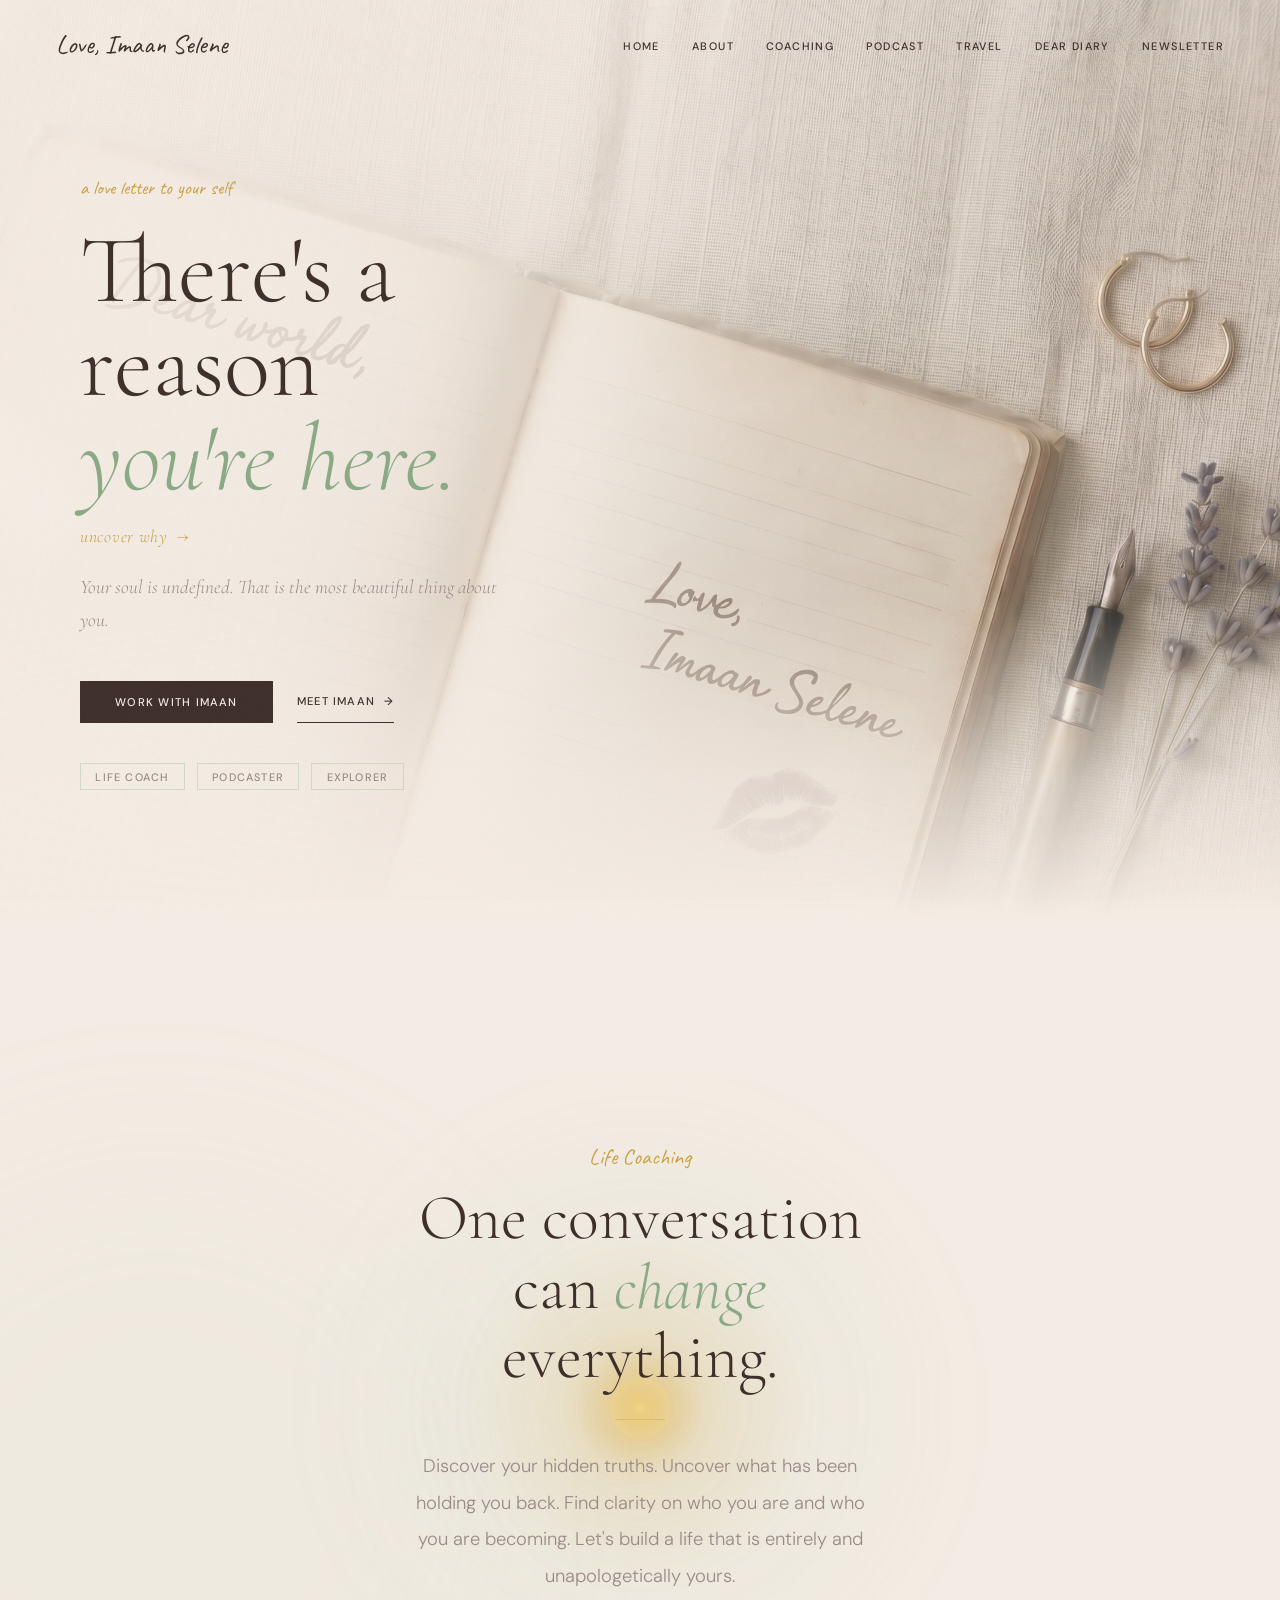
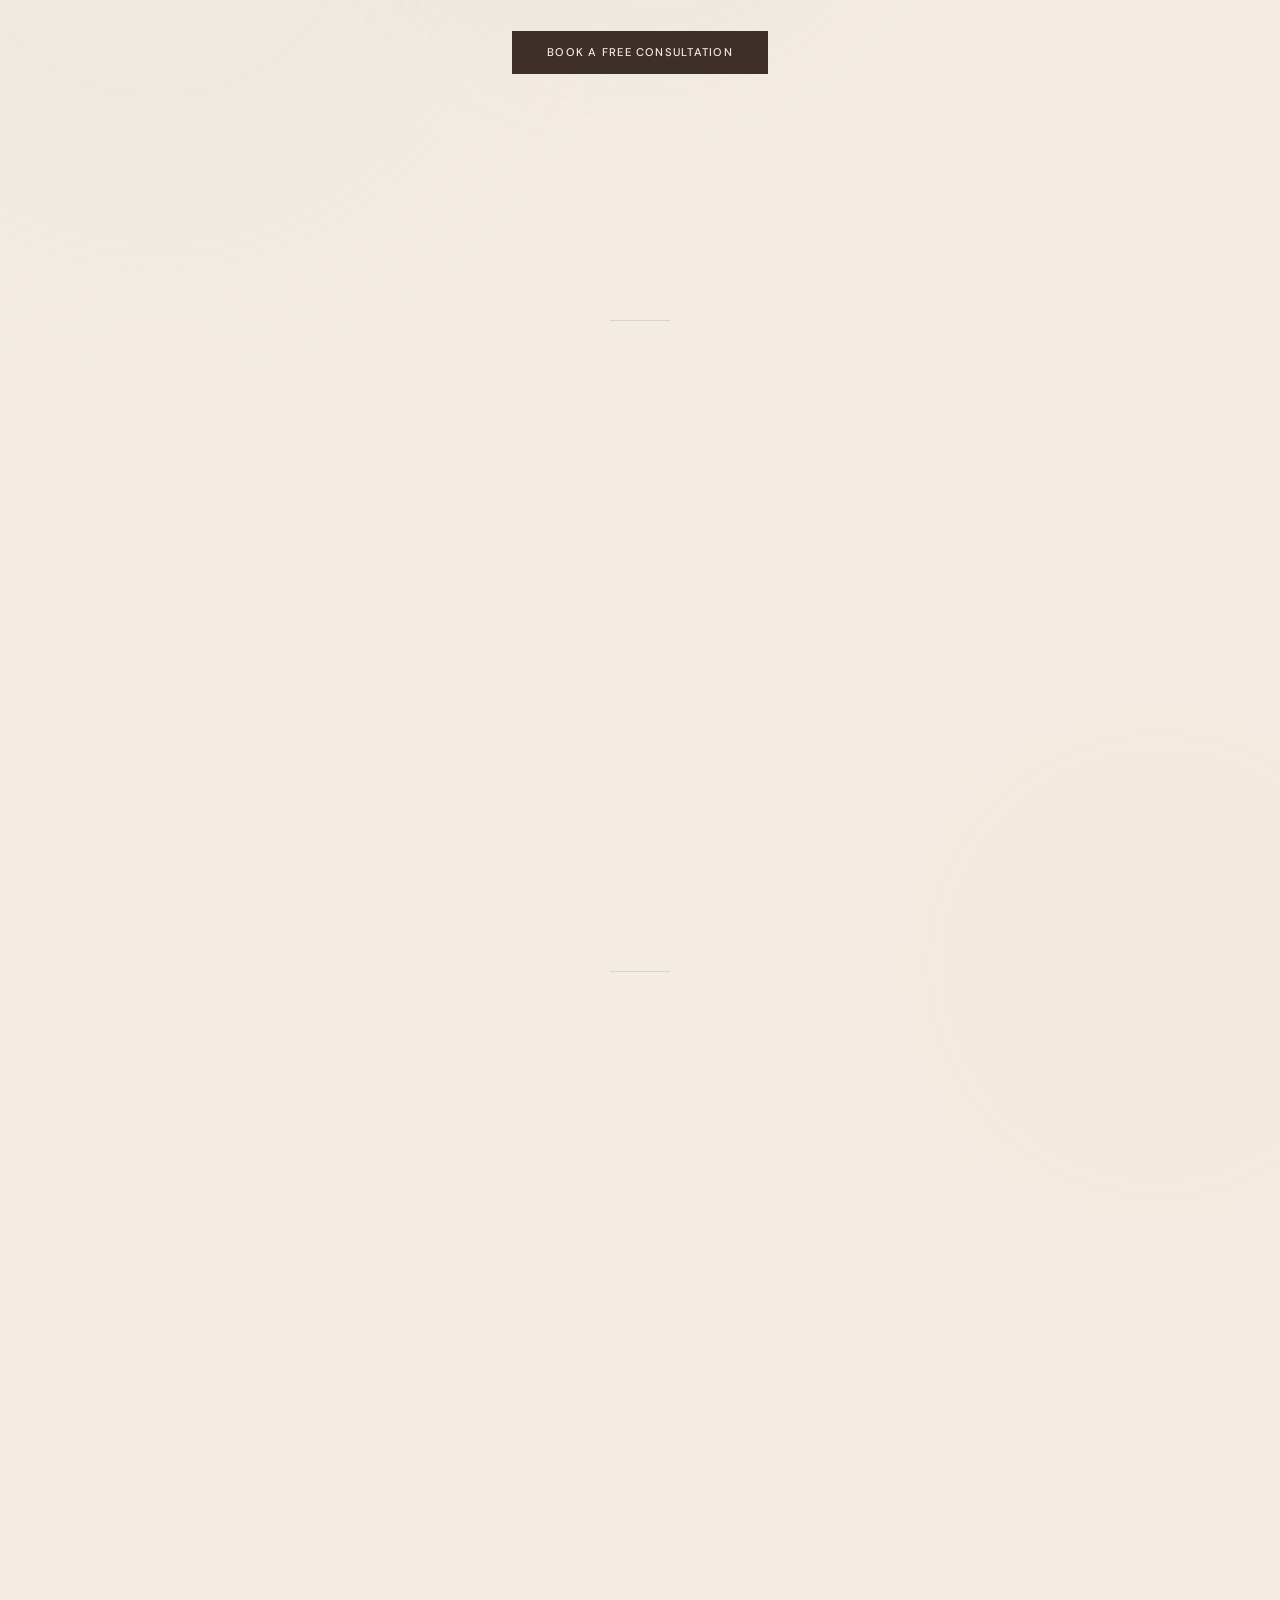
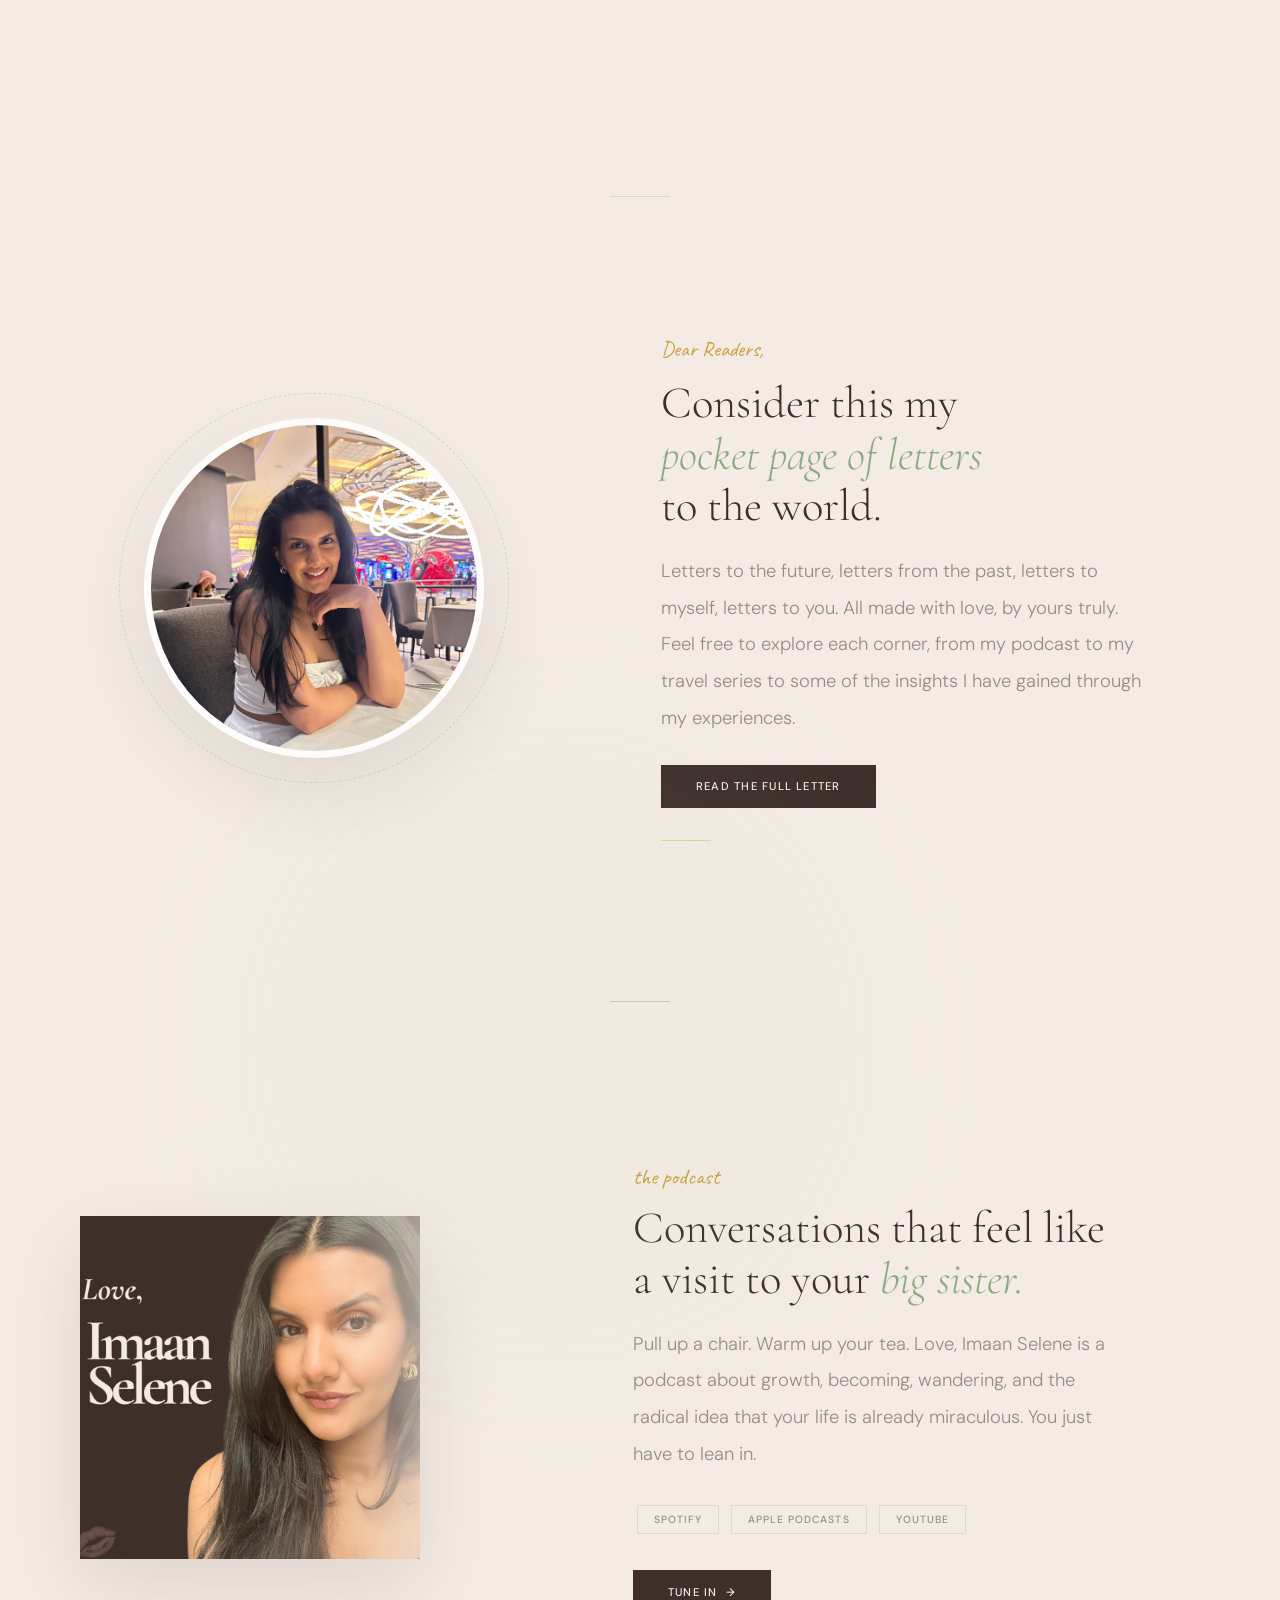
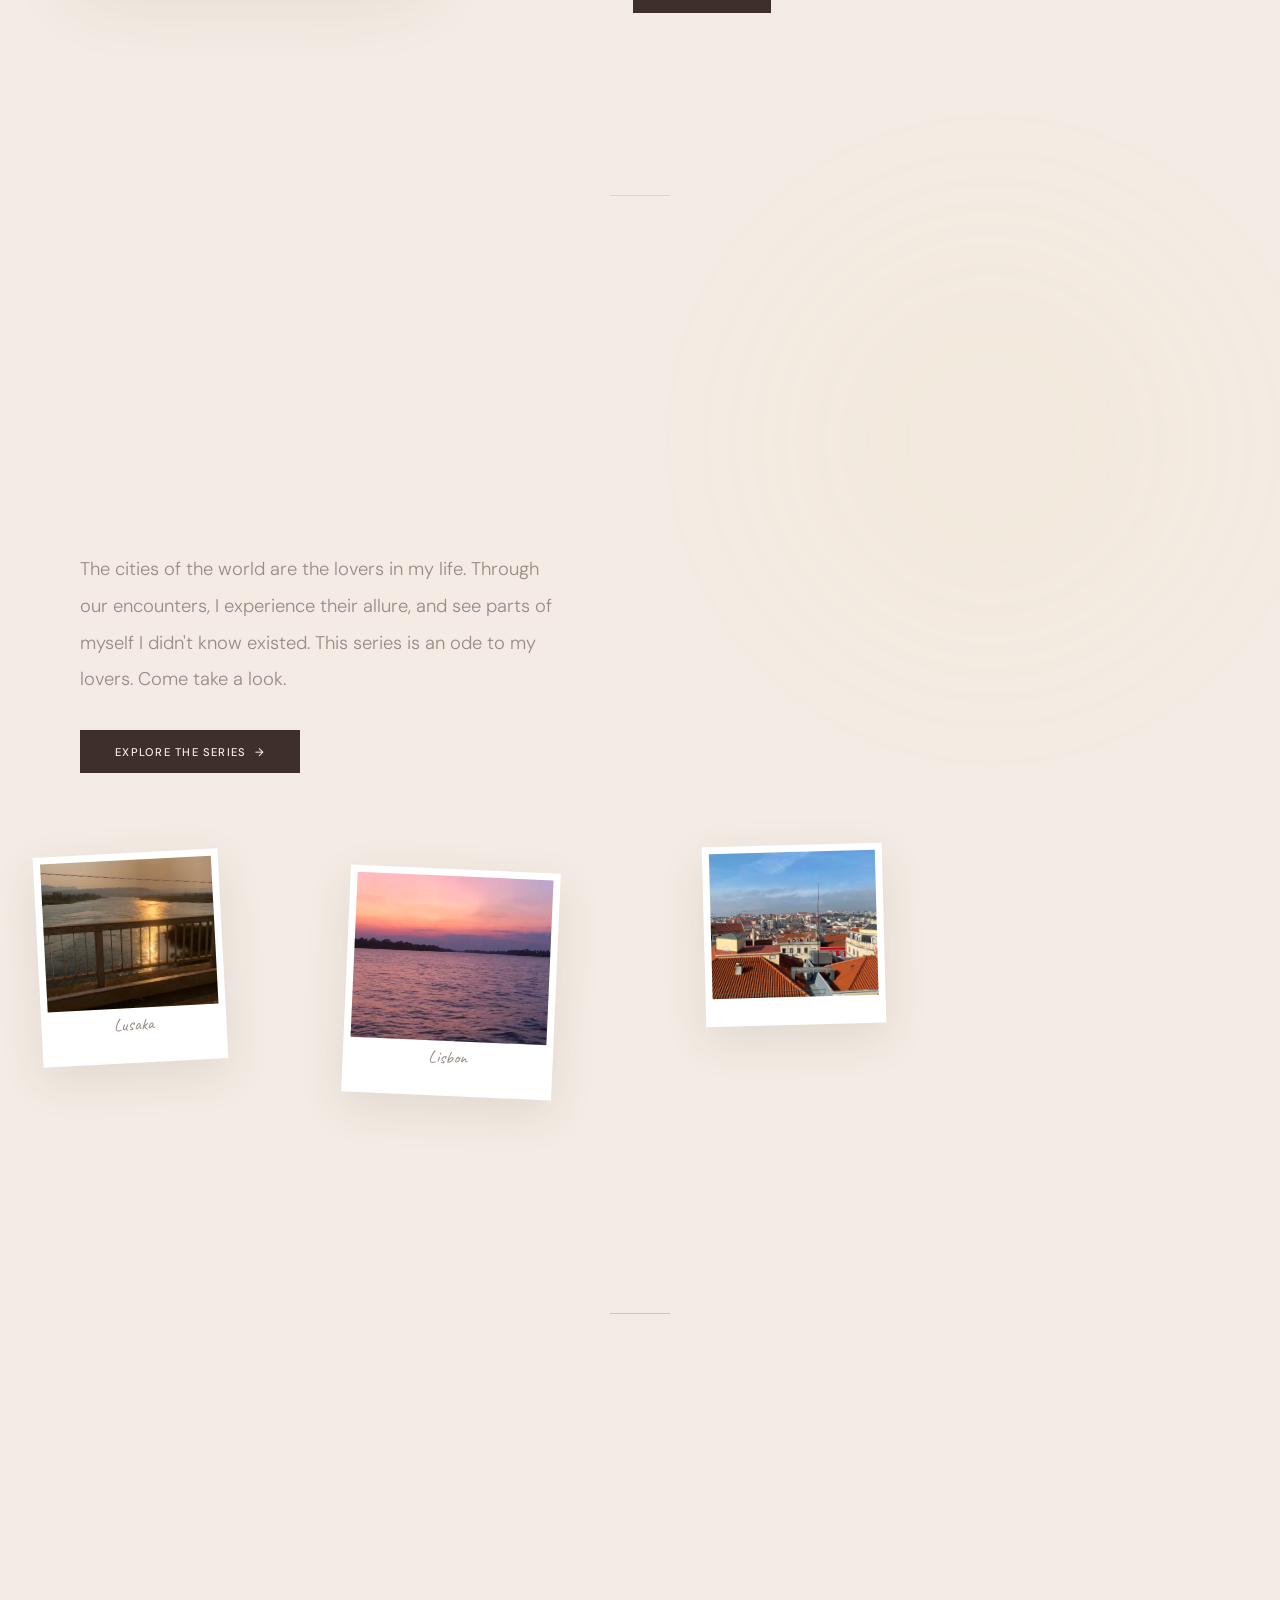
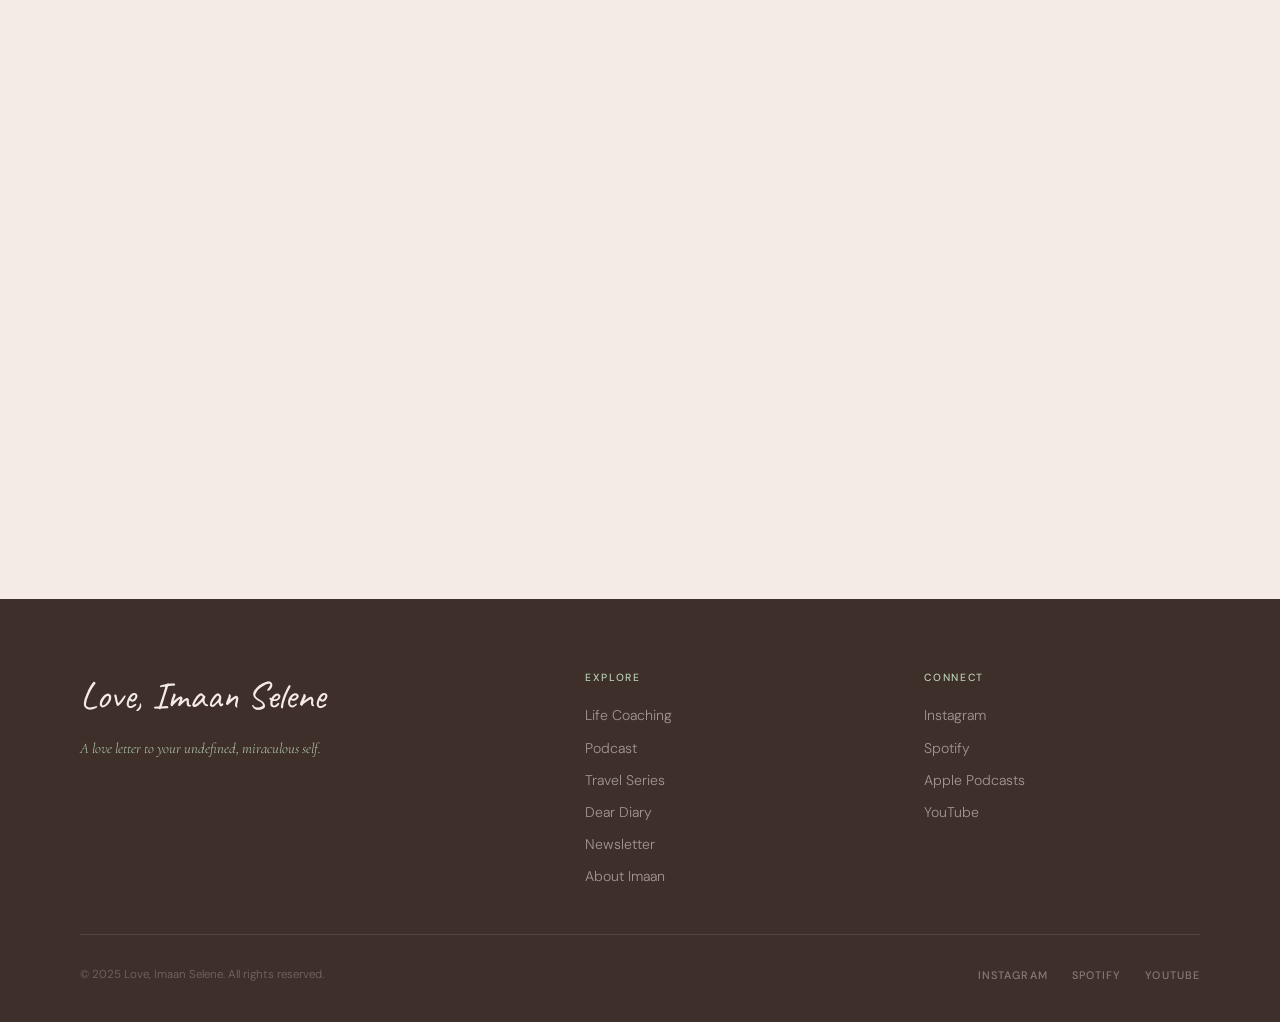
==== commit df433d1b: "Bigger fonts and city pills" ====
--- a/index.html
+++ b/index.html
@@ -118,12 +118,12 @@
 .breathe { height: 6rem; } .breathe-lg { height: 10rem; }
 .divider { width: 60px; height: 1px; background: var(--sage); margin: 0 auto; opacity: 0.6; }
 .gold-divider { width: 50px; height: 1px; background: var(--gold); margin: 0 auto; opacity: 0.5; }
-.script-label { font-family: var(--font-script); font-size: 1.1rem; color: var(--gold-dark); display: block; margin-bottom: 0.75rem; }
+.script-label { font-family: var(--font-script); font-size: 1.4rem; color: var(--gold-dark); display: block; margin-bottom: 0.75rem; }
 .display-h { font-family: var(--font-display); font-size: clamp(2.8rem, 5.5vw, 5rem); font-weight: 300; line-height: 1.08; color: var(--espresso); }
 .display-h em { font-style: italic; color: var(--sage-dark); }
 .mid-h { font-family: var(--font-display); font-size: clamp(2rem, 3.5vw, 3.2rem); font-weight: 300; line-height: 1.15; color: var(--espresso); }
 .mid-h em { font-style: italic; color: var(--sage-dark); }
-.prose { font-size: 1rem; color: var(--muted); line-height: 2; max-width: 480px; }
+.prose { font-size: 1.15rem; color: var(--muted); line-height: 2; max-width: 480px; }
 .prose em { font-style: italic; color: var(--espresso-mid); }
 
 /* QUOTE */
@@ -163,7 +163,7 @@
 
 /* TRAVEL */
 .travel-block { display: grid; grid-template-columns: 1fr 1fr; gap: 5rem; align-items: start; }
-.city-pill { font-family: 'Courier New', monospace; font-size: 0.7rem; letter-spacing: 0.1em; text-transform: uppercase; color: var(--muted); border: 1px solid rgba(184,207,180,0.5); padding: 0.5rem 1rem; cursor: pointer; transition: all 0.35s ease; display: inline-block; margin: 0.28rem; }
+.city-pill { font-family: 'Courier New', monospace; font-size: 0.85rem; letter-spacing: 0.12em; text-transform: uppercase; color: var(--espresso); border: 1px solid rgba(184,207,180,0.7); padding: 0.75rem 1.5rem; cursor: pointer; transition: all 0.35s ease; display: inline-block; margin: 0.4rem; }
 .city-pill:hover { border-color: var(--gold); color: var(--gold-dark); transform: translateY(-2px); }
 .road-quote { margin-top: 2rem; padding: 1.5rem 1.75rem; border-left: 2px solid rgba(225,186,102,0.5); }
 .road-quote p { font-family: var(--font-display); font-style: italic; font-size: 1.05rem; color: var(--muted); line-height: 1.7; }
@@ -171,7 +171,7 @@
 .polaroids-row { position: relative; height: 300px; margin-top: 5rem; }
 .pol { position: absolute; background: white; padding: 7px 7px 28px; box-shadow: 0 14px 45px rgba(62,47,43,0.1); }
 .pol img { display: block; object-fit: cover; }
-.pol span { display: block; text-align: center; margin-top: 5px; font-family: var(--font-script); font-size: 0.88rem; color: var(--muted); }
+.pol span { display: block; text-align: center; margin-top: 5px; font-family: var(--font-script); font-size: 1.1rem; color: var(--muted); }
 
 /* NEWSLETTER */
 .newsletter-block { text-align: center; position: relative; max-width:700px; margin:0 auto; }
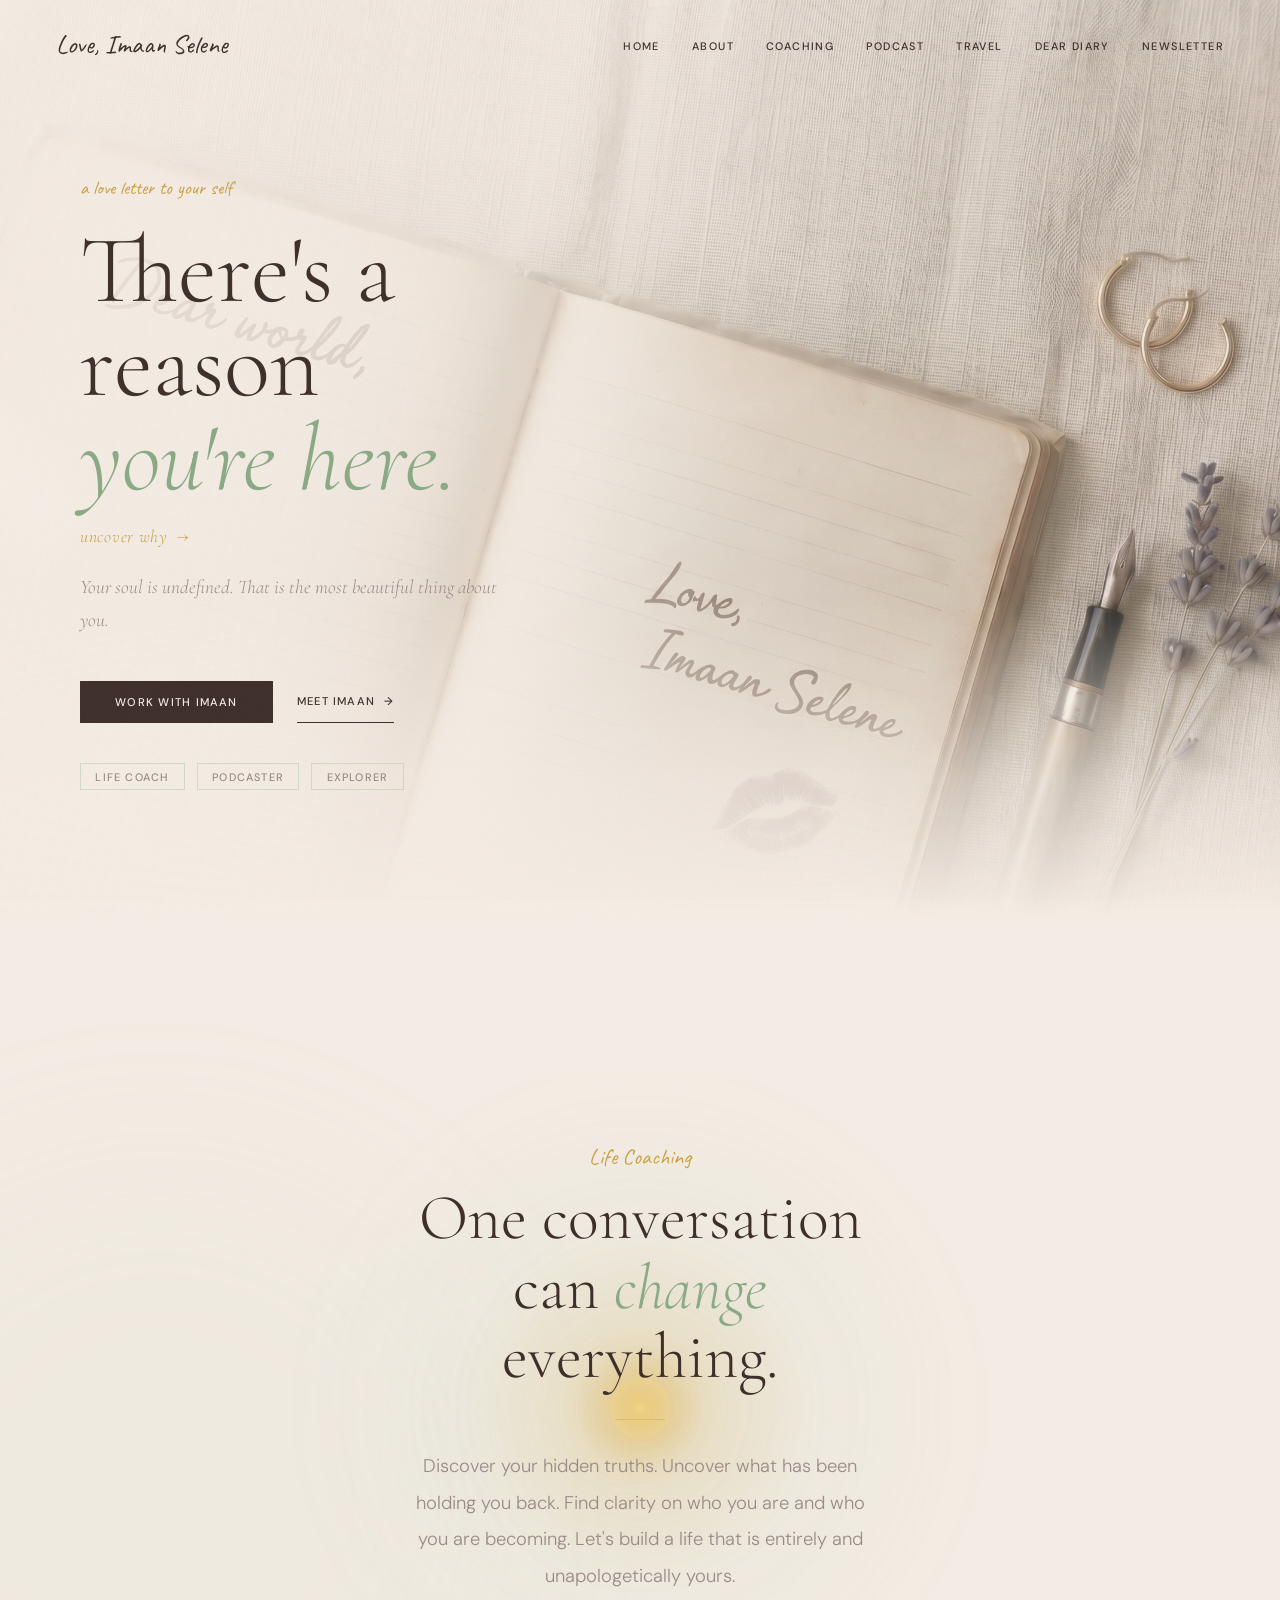
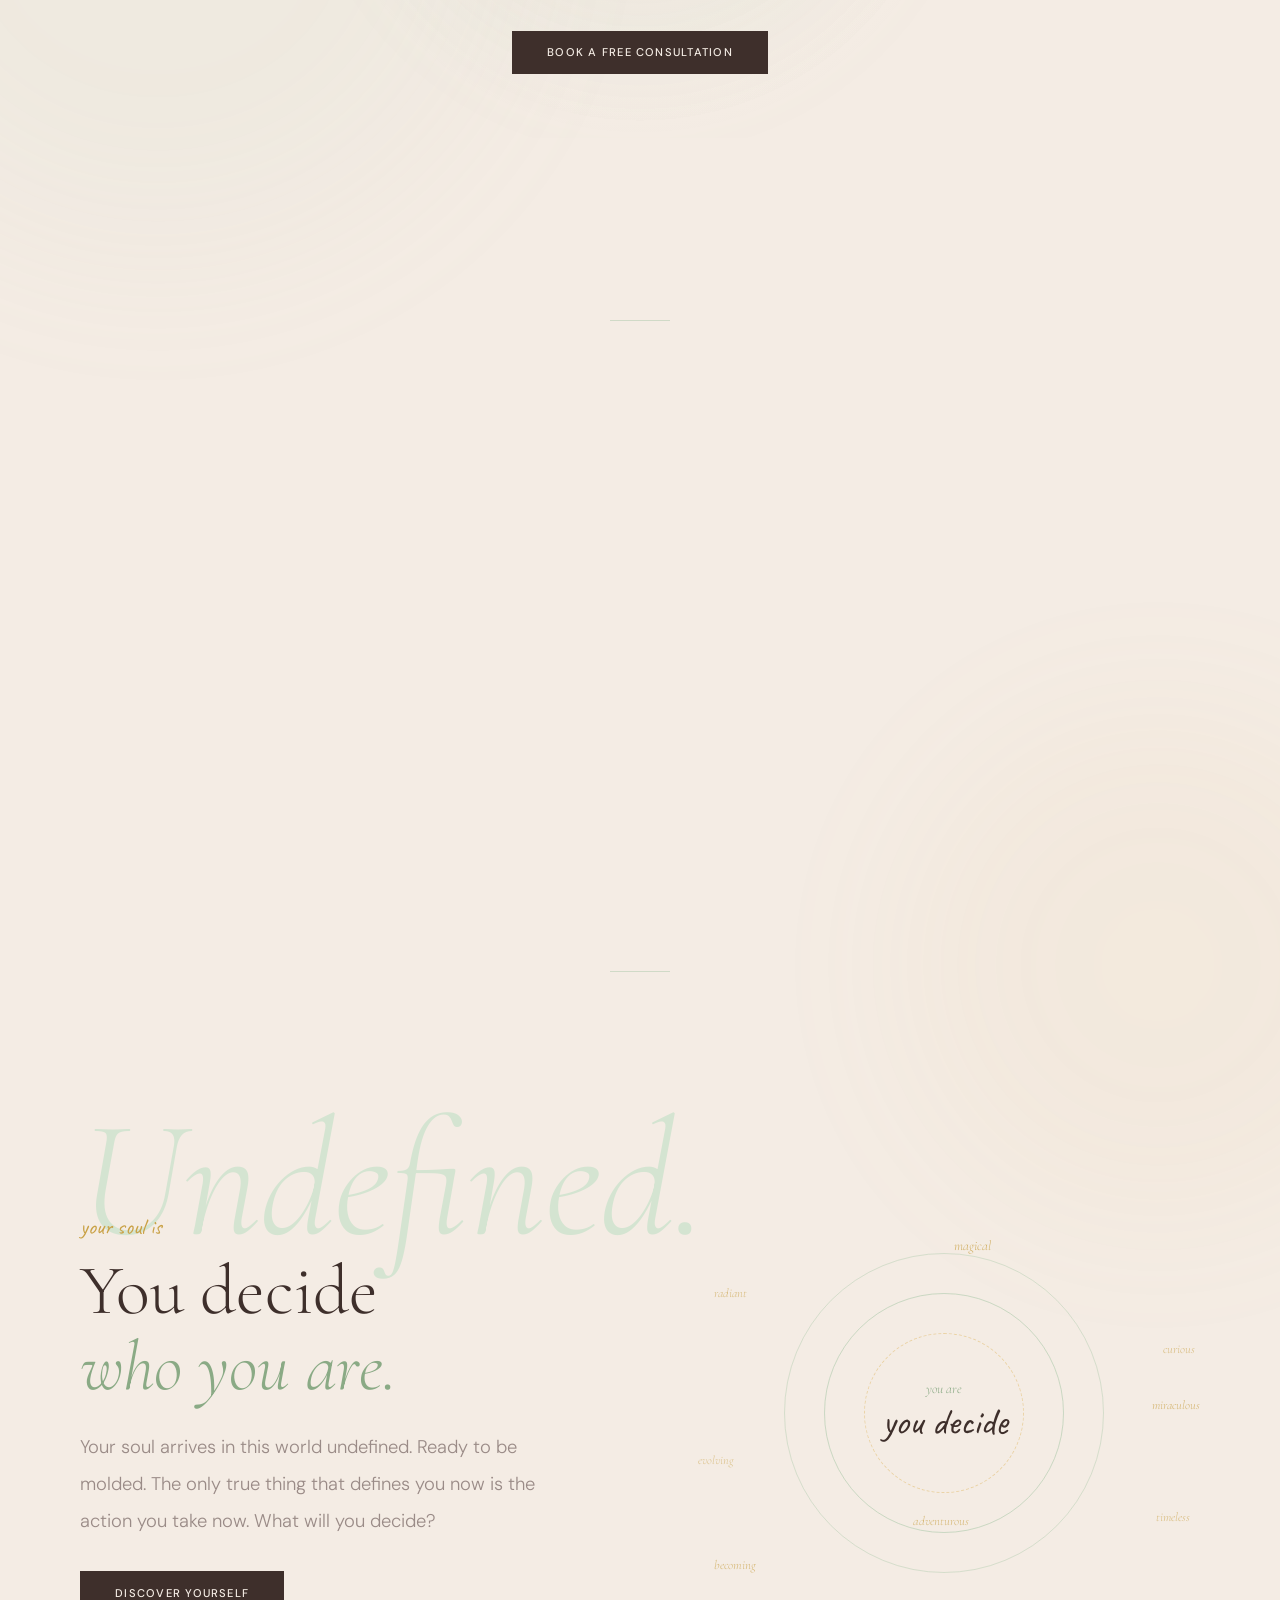
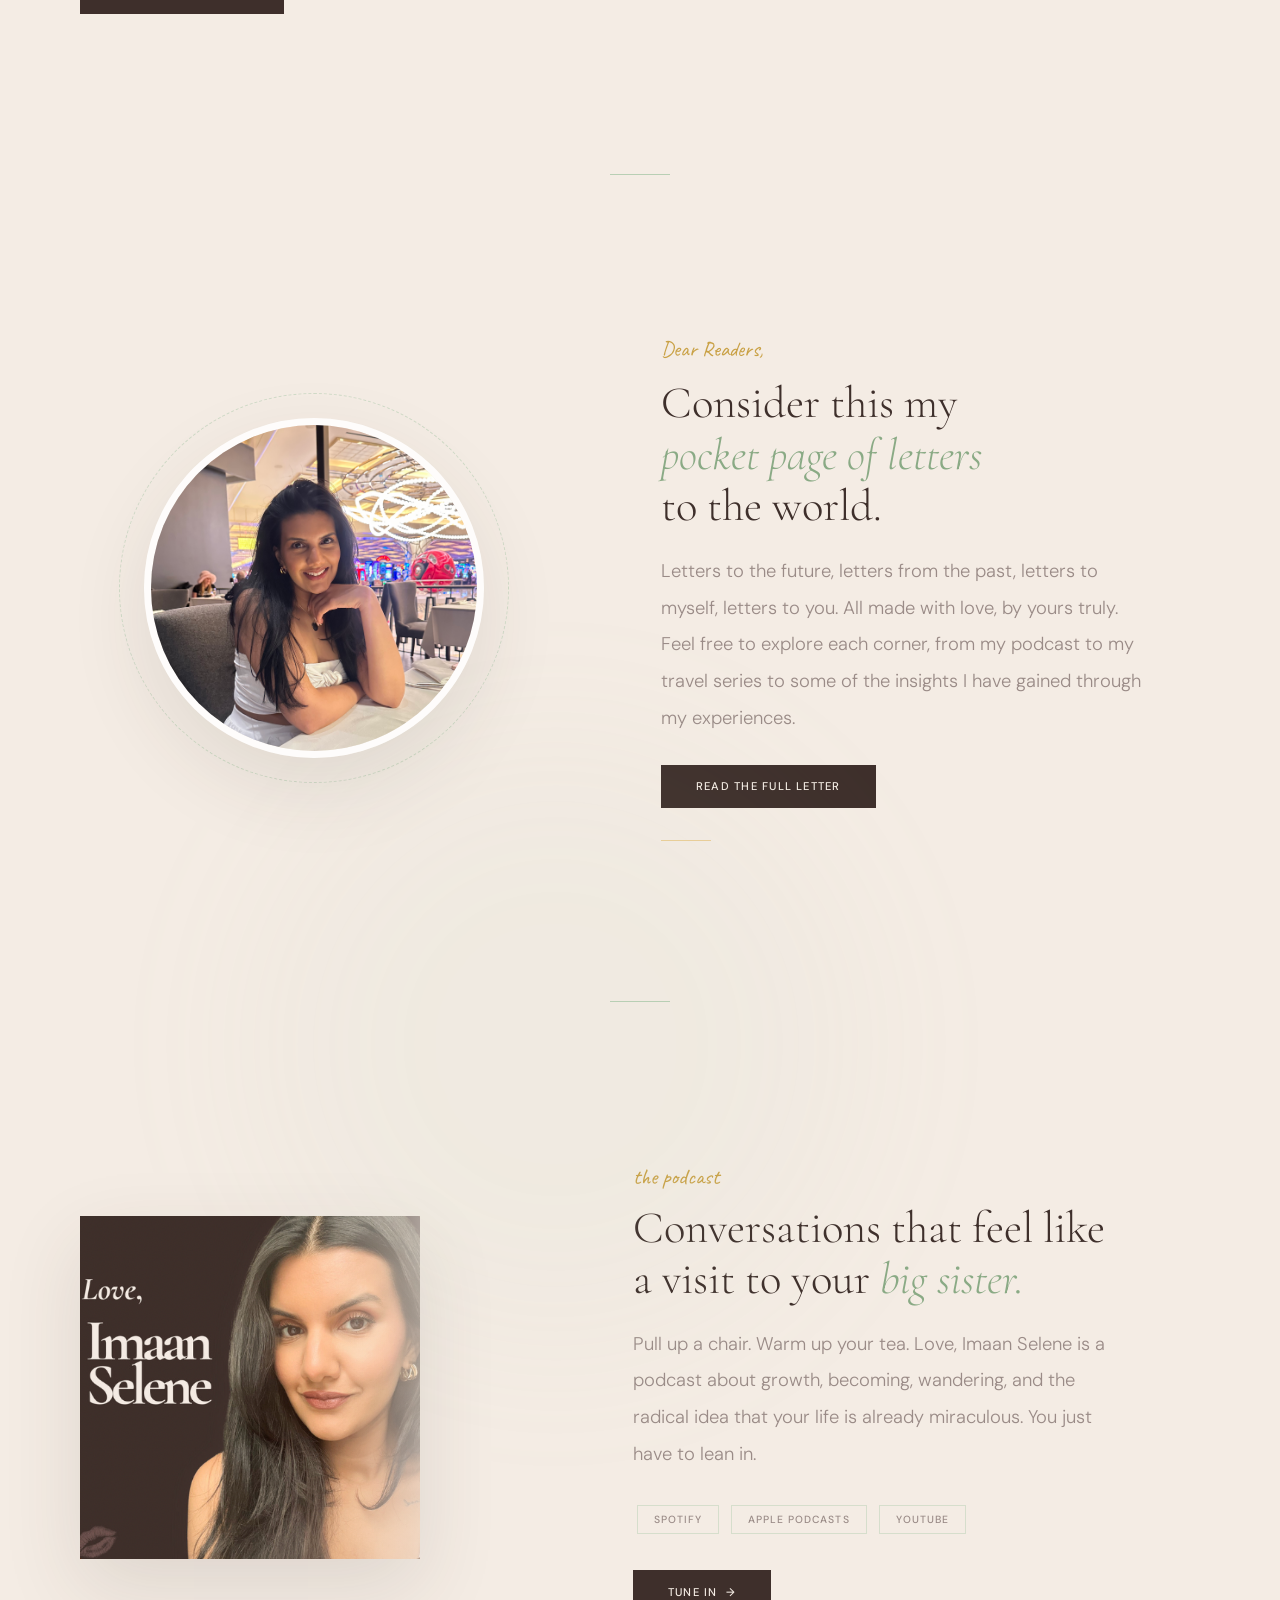
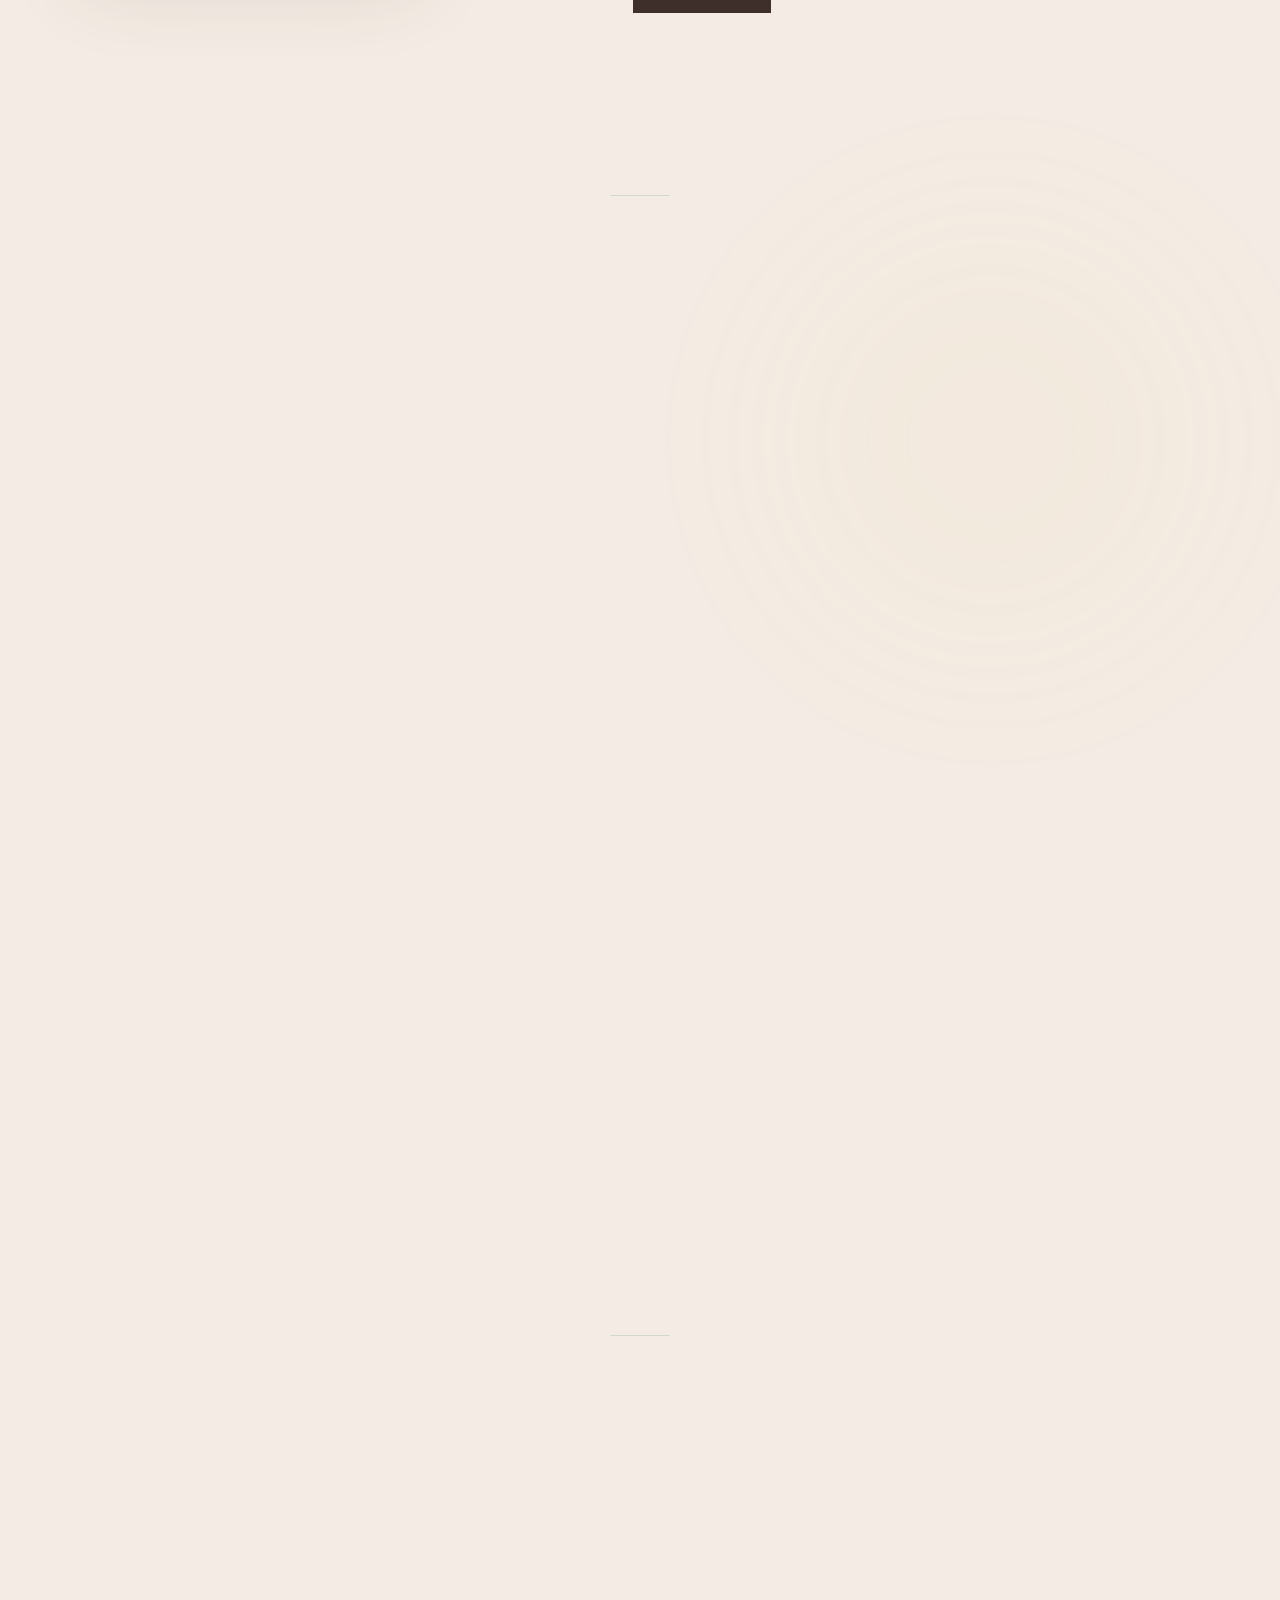
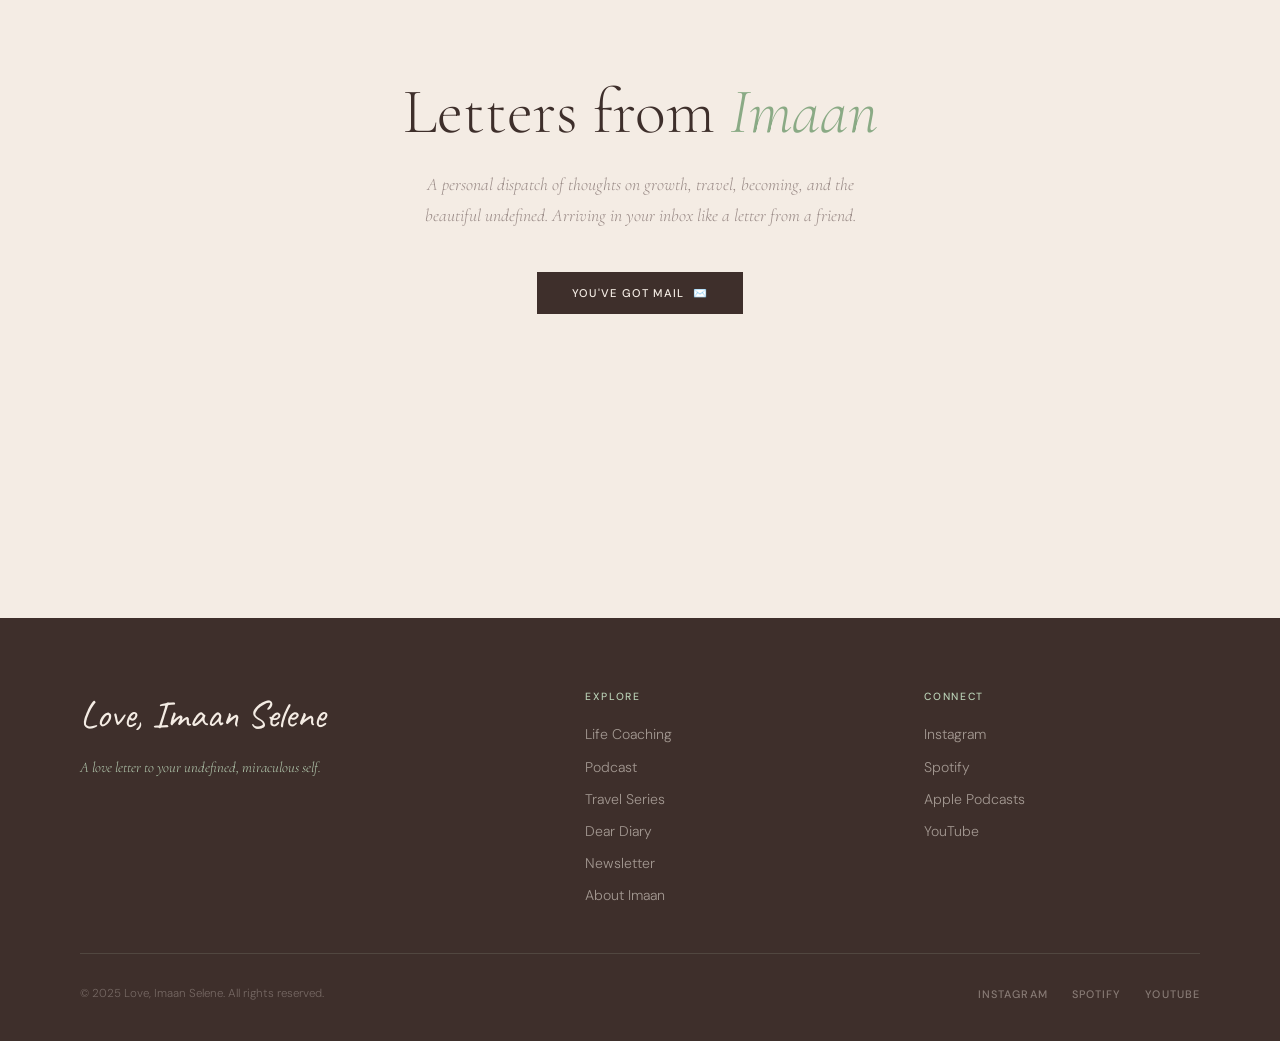
==== commit c2a091dd: "Fix polaroids, airplane, bigger fonts" ====
--- a/index.html
+++ b/index.html
@@ -171,12 +171,12 @@
 .polaroids-row { position: relative; height: 300px; margin-top: 5rem; }
 .pol { position: absolute; background: white; padding: 7px 7px 28px; box-shadow: 0 14px 45px rgba(62,47,43,0.1); }
 .pol img { display: block; object-fit: cover; }
-.pol span { display: block; text-align: center; margin-top: 5px; font-family: var(--font-script); font-size: 1.1rem; color: var(--muted); }
+.pol span { display: block; text-align: center; margin-top: 5px; font-family: var(--font-script); font-size: 1.1rem; color: var(--espresso); font-weight: 600; }
 
 /* NEWSLETTER */
 .newsletter-block { text-align: center; position: relative; max-width:700px; margin:0 auto; }
 .newsletter-vignette { display: block; margin: 0 auto 2rem; }
-.newsletter-h { font-family: var(--font-display); font-size: clamp(2rem, 4vw, 3rem); font-weight: 300; color: var(--espresso); }
+.newsletter-h { font-family: var(--font-display); font-size: clamp(2.5rem, 5vw, 4rem); font-weight: 300; color: var(--espresso); }
 .newsletter-h em { font-style: italic; color: var(--sage-dark); }
 .newsletter-body { font-family: var(--font-display); font-style: italic; font-size: 1.1rem; color: var(--muted); line-height: 1.75; max-width: 480px; margin: 1.25rem auto 2.5rem; }
 
@@ -477,7 +477,7 @@
         <span class="city-pill" onclick="window.location='./houston.html'">Houston</span>
         <span class="city-pill" onclick="window.location='./halifax.html'">Halifax</span>
         </div>
-      
+      <div style="text-align:center;margin-top:1.5rem;font-size:1.5rem;opacity:0.35;">✈</div>
         <cite></cite>
       </div>
     </div>
@@ -489,7 +489,7 @@
       <span>Lusaka</span>
     </div>
     <div class="pol" style="width:210px;left:27%;top:16px;transform:rotate(2.5deg);">
-      <img src="./assets/images/livingstone-postcard.jpg" alt="" style="height:165px;width:100%;"/>
+      <img src="./assets/images/lisbon-postcard.jpg" alt="" style="height:165px;width:100%;object-fit:cover;"/>
       <span>Lisbon</span>
     </div>
     <div class="pol" style="width:180px;left:55%;top:-8px;transform:rotate(-1.5deg);">
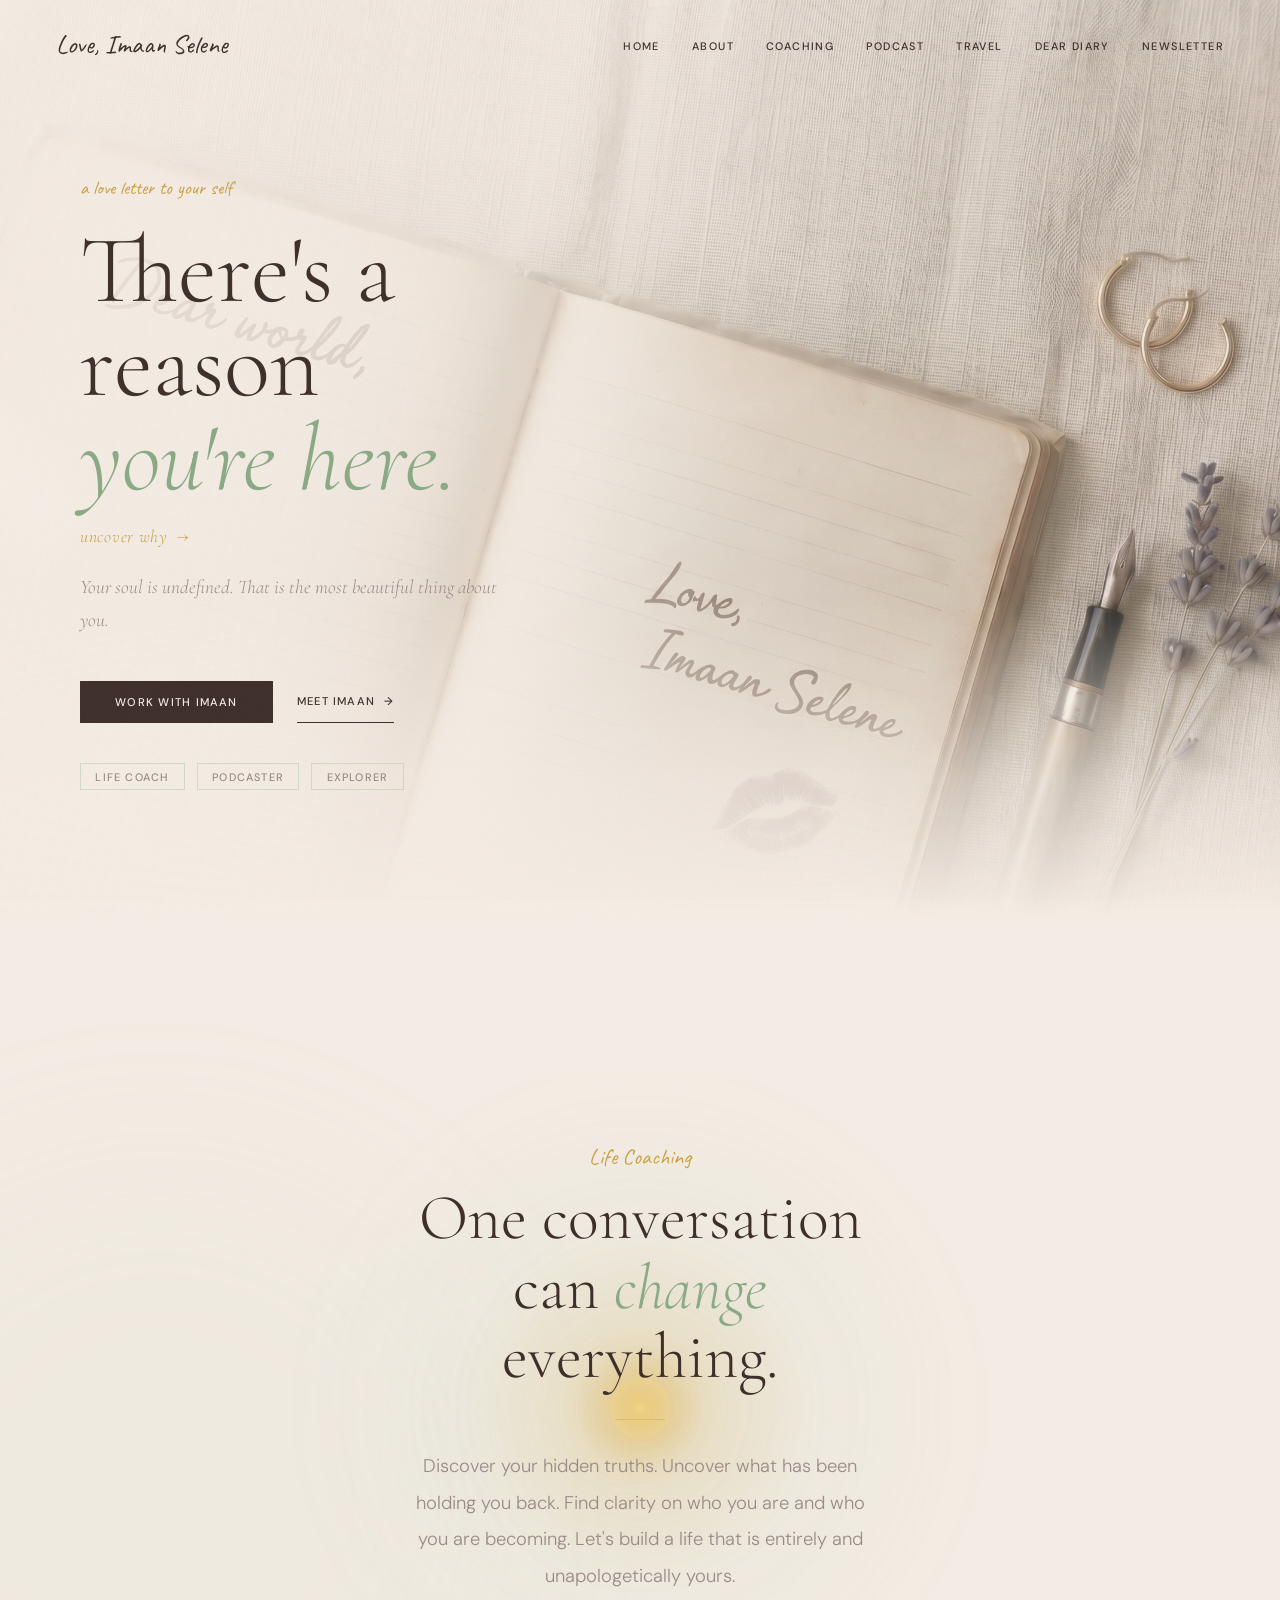
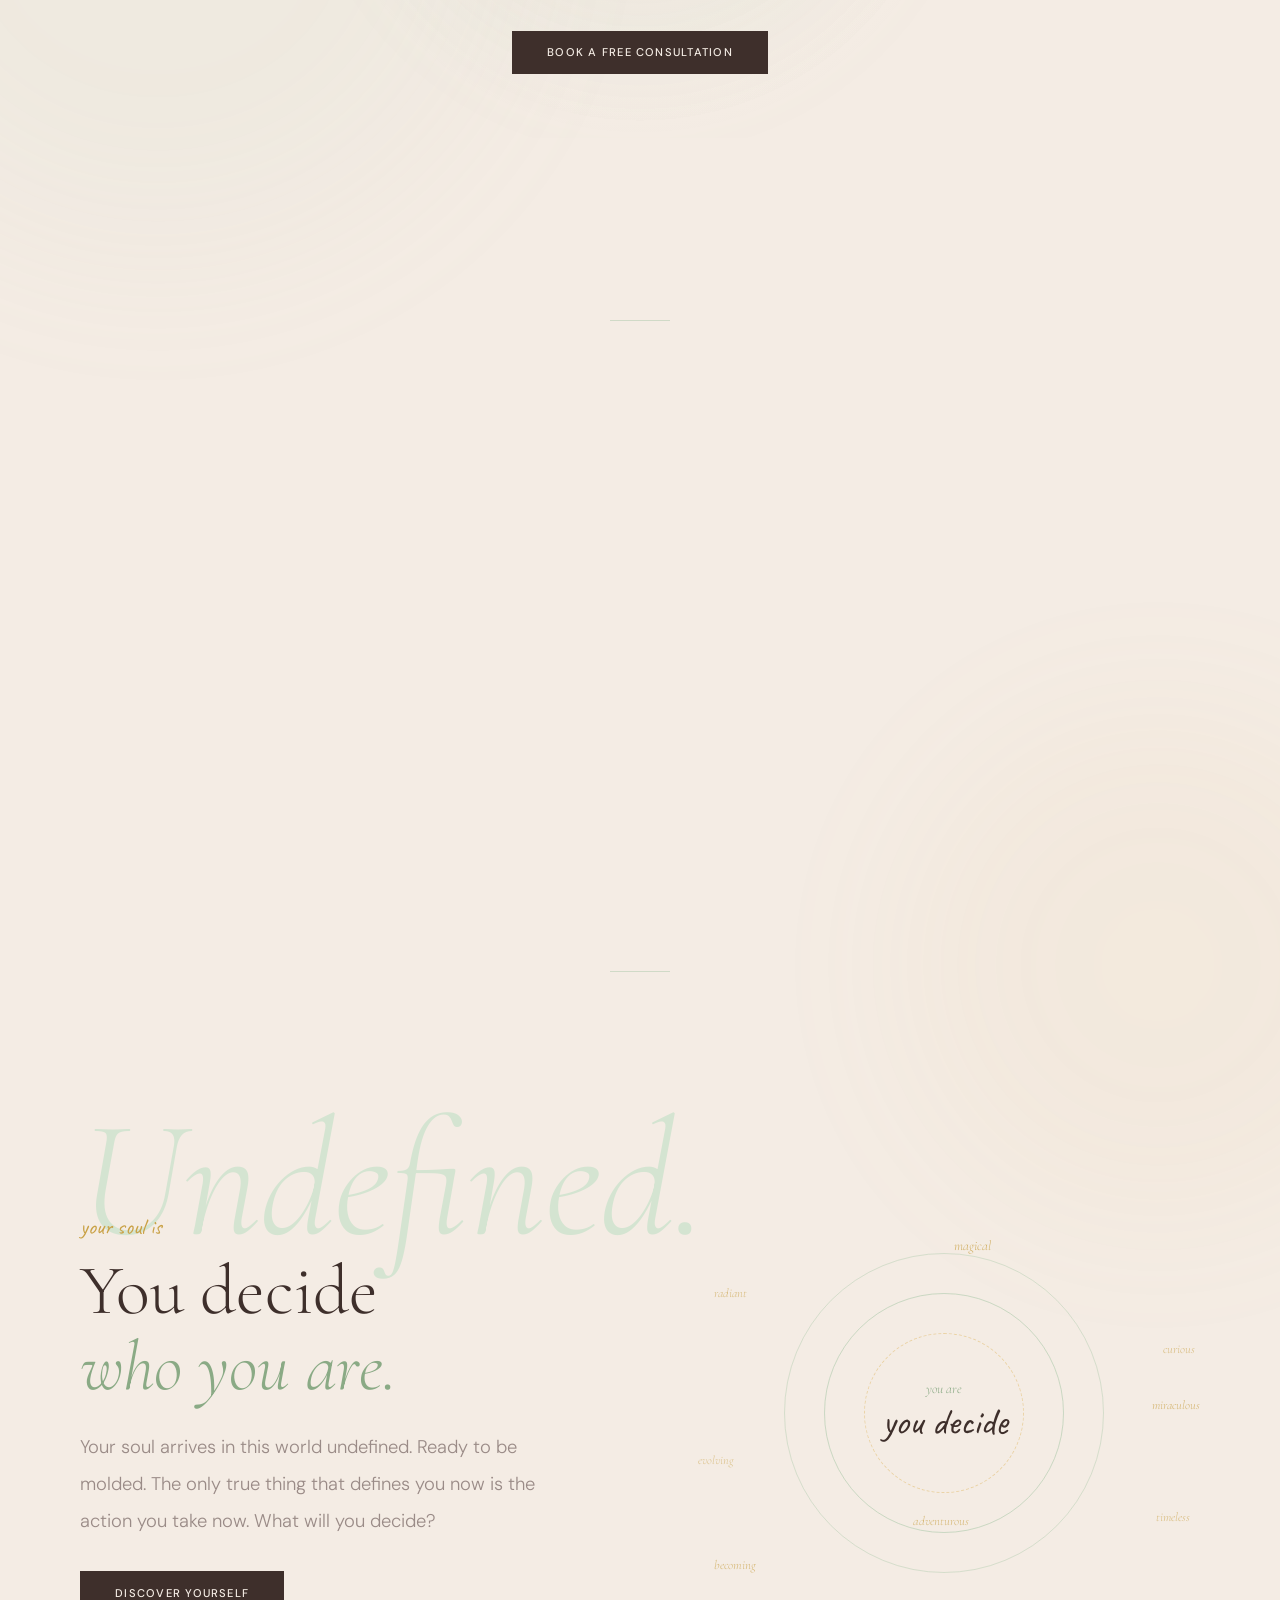
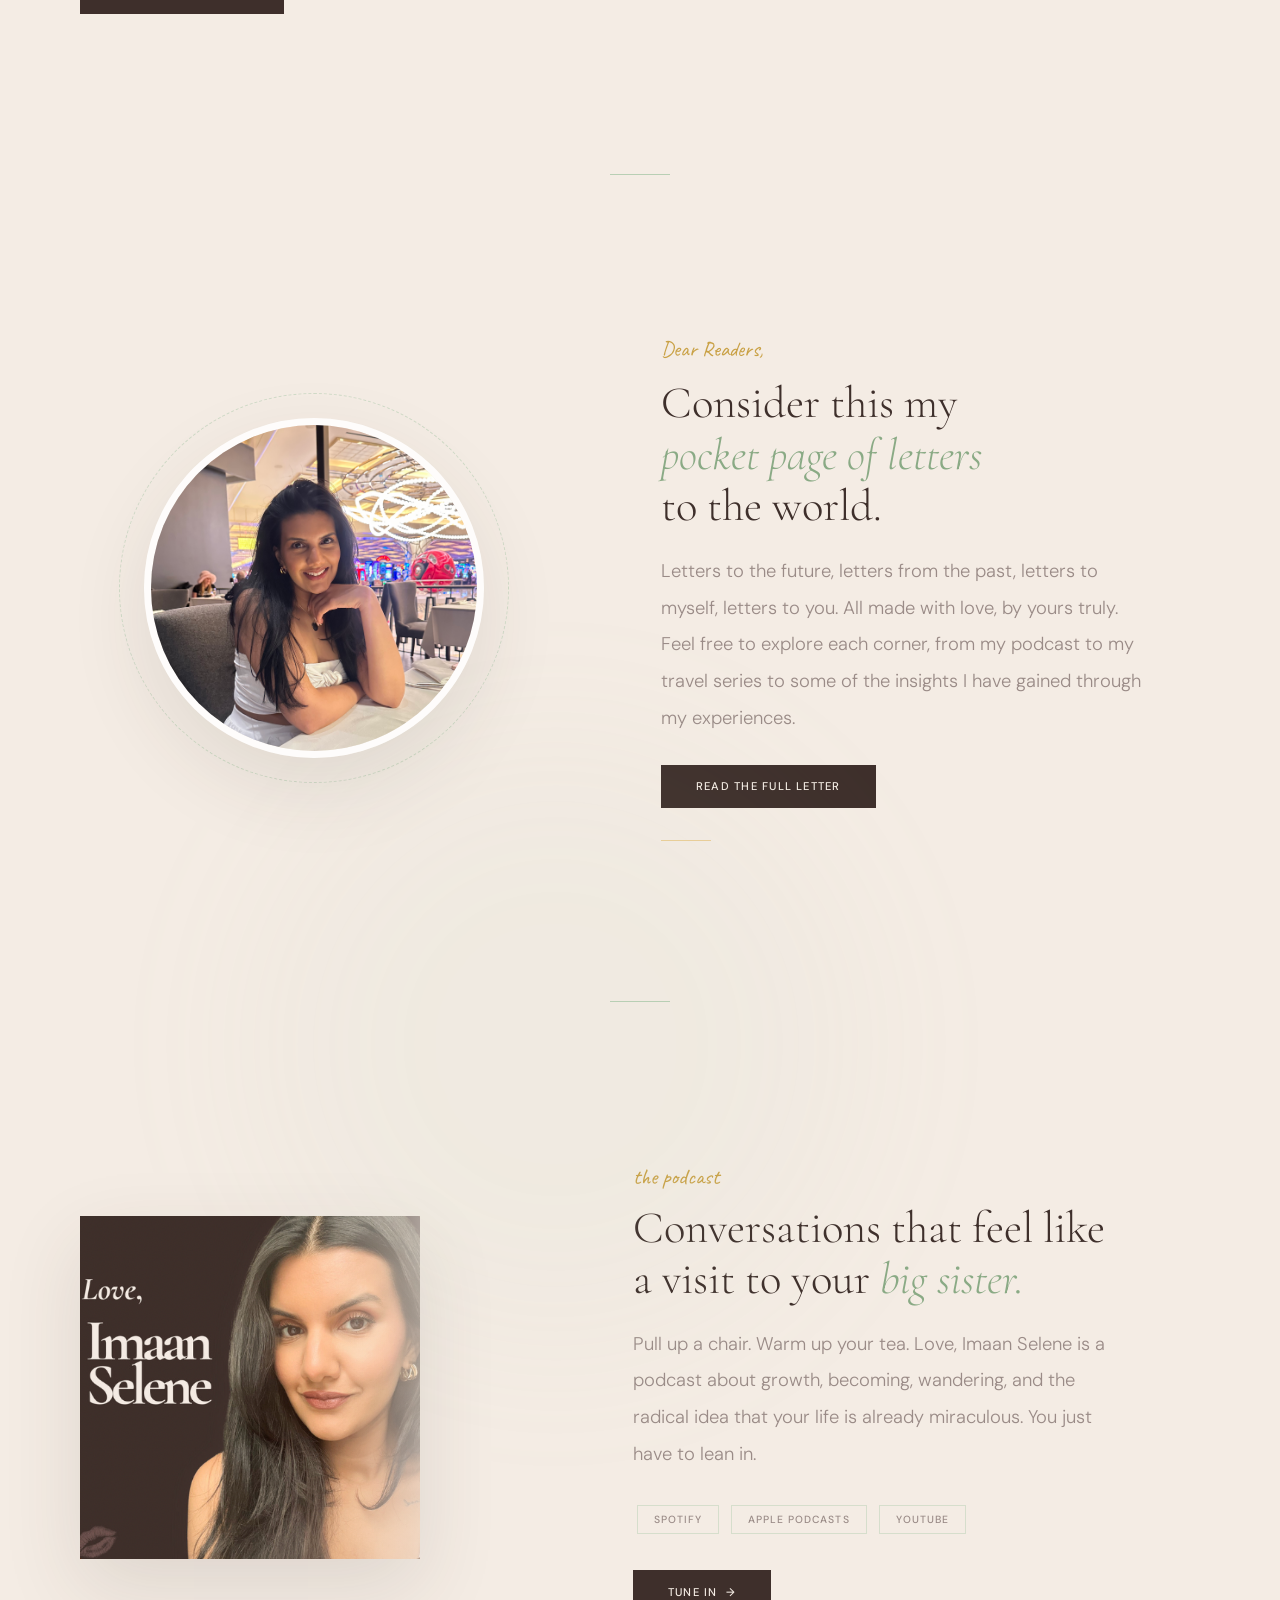
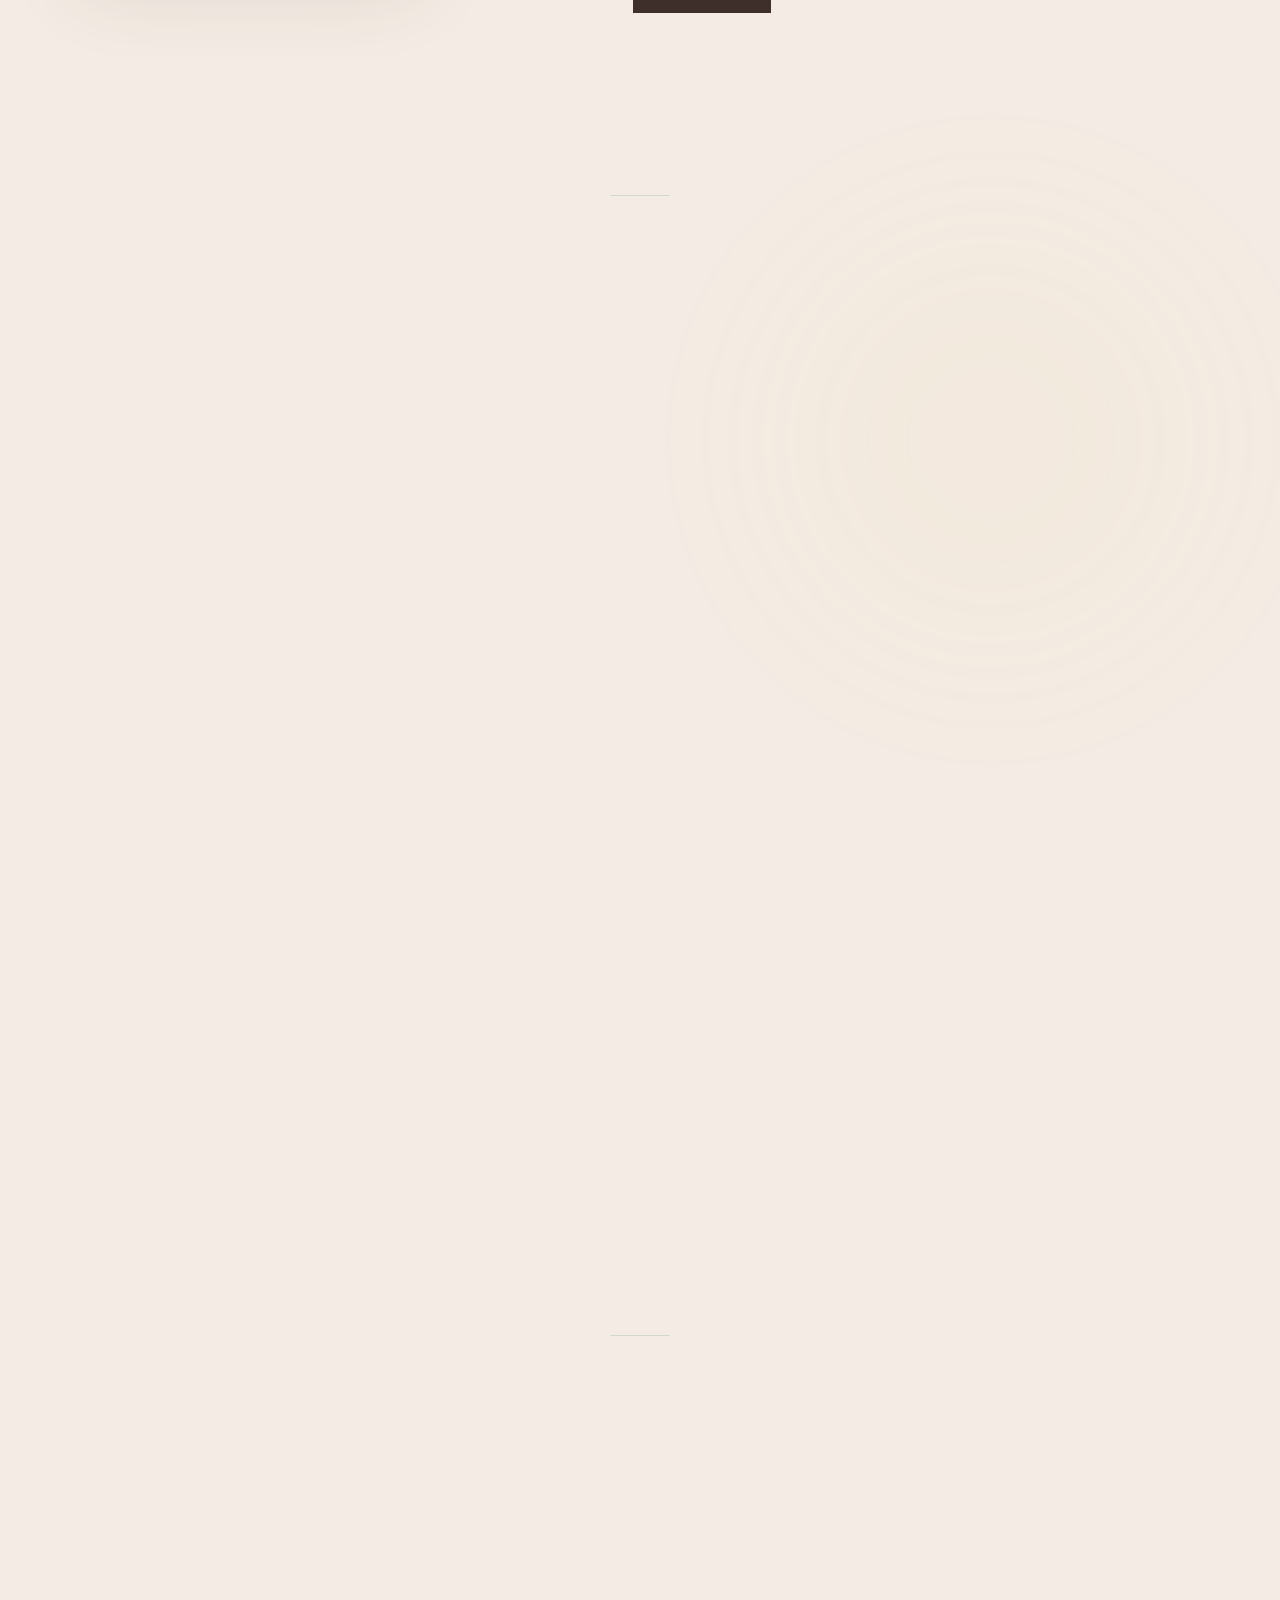
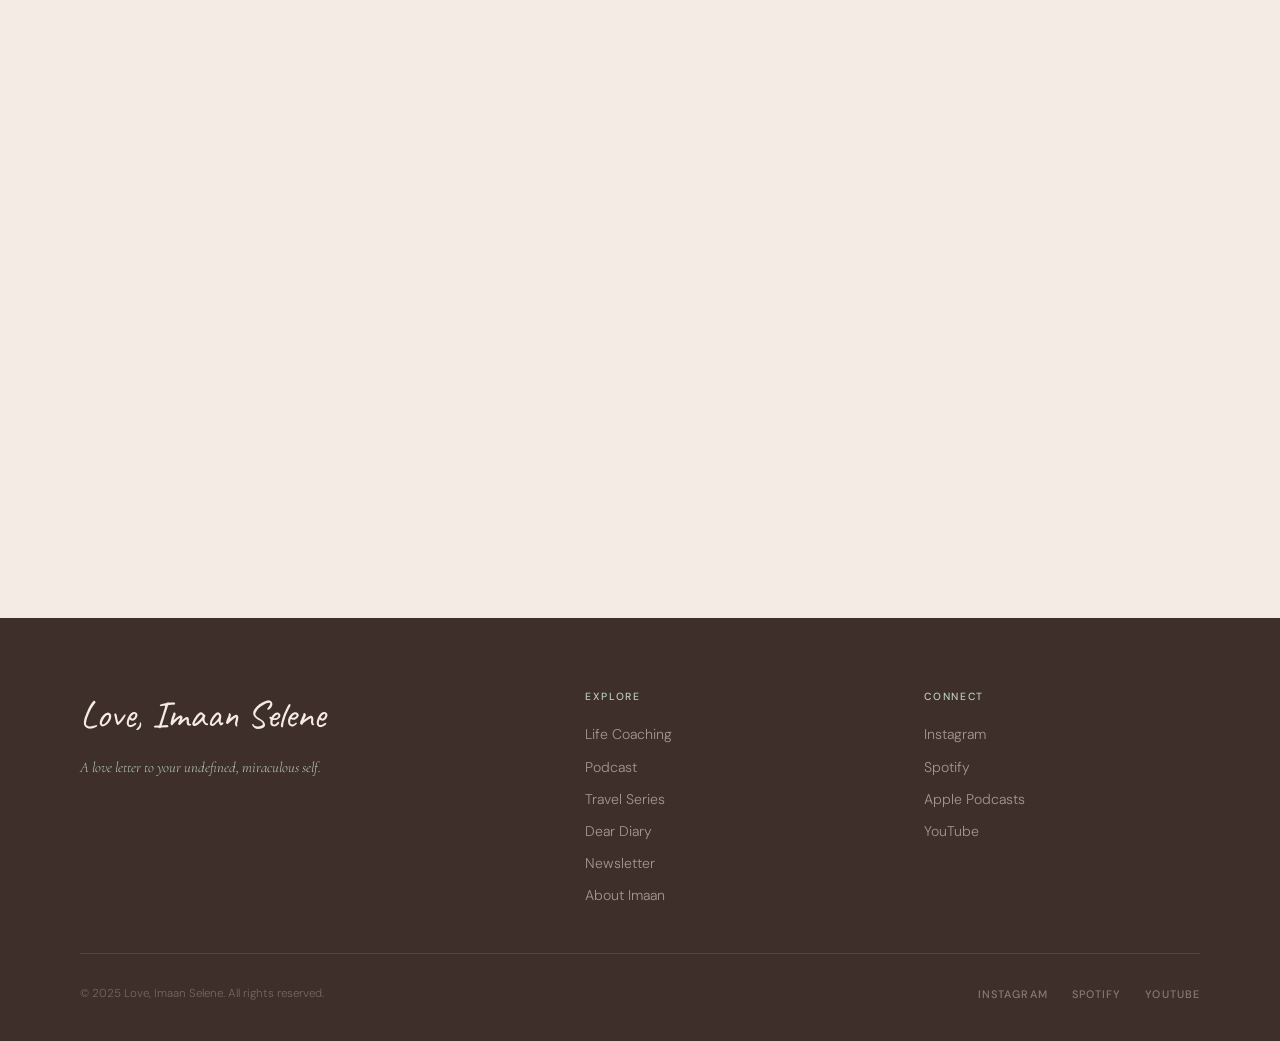
==== commit c507e3b1: "Fix Porto polaroid" ====
--- a/index.html
+++ b/index.html
@@ -493,8 +493,8 @@
       <span>Lisbon</span>
     </div>
     <div class="pol" style="width:180px;left:55%;top:-8px;transform:rotate(-1.5deg);">
-      <img src="./assets/images/lisbon-postcard.jpg" alt="" style="height:145px;width:100%;"/>
-      
+      <img src="./assets/images/porto-postcard.jpg" alt="" style="height:145px;width:100%;object-fit:cover;"/>
+      <span>Porto</span>
     </div>
   </div>
 
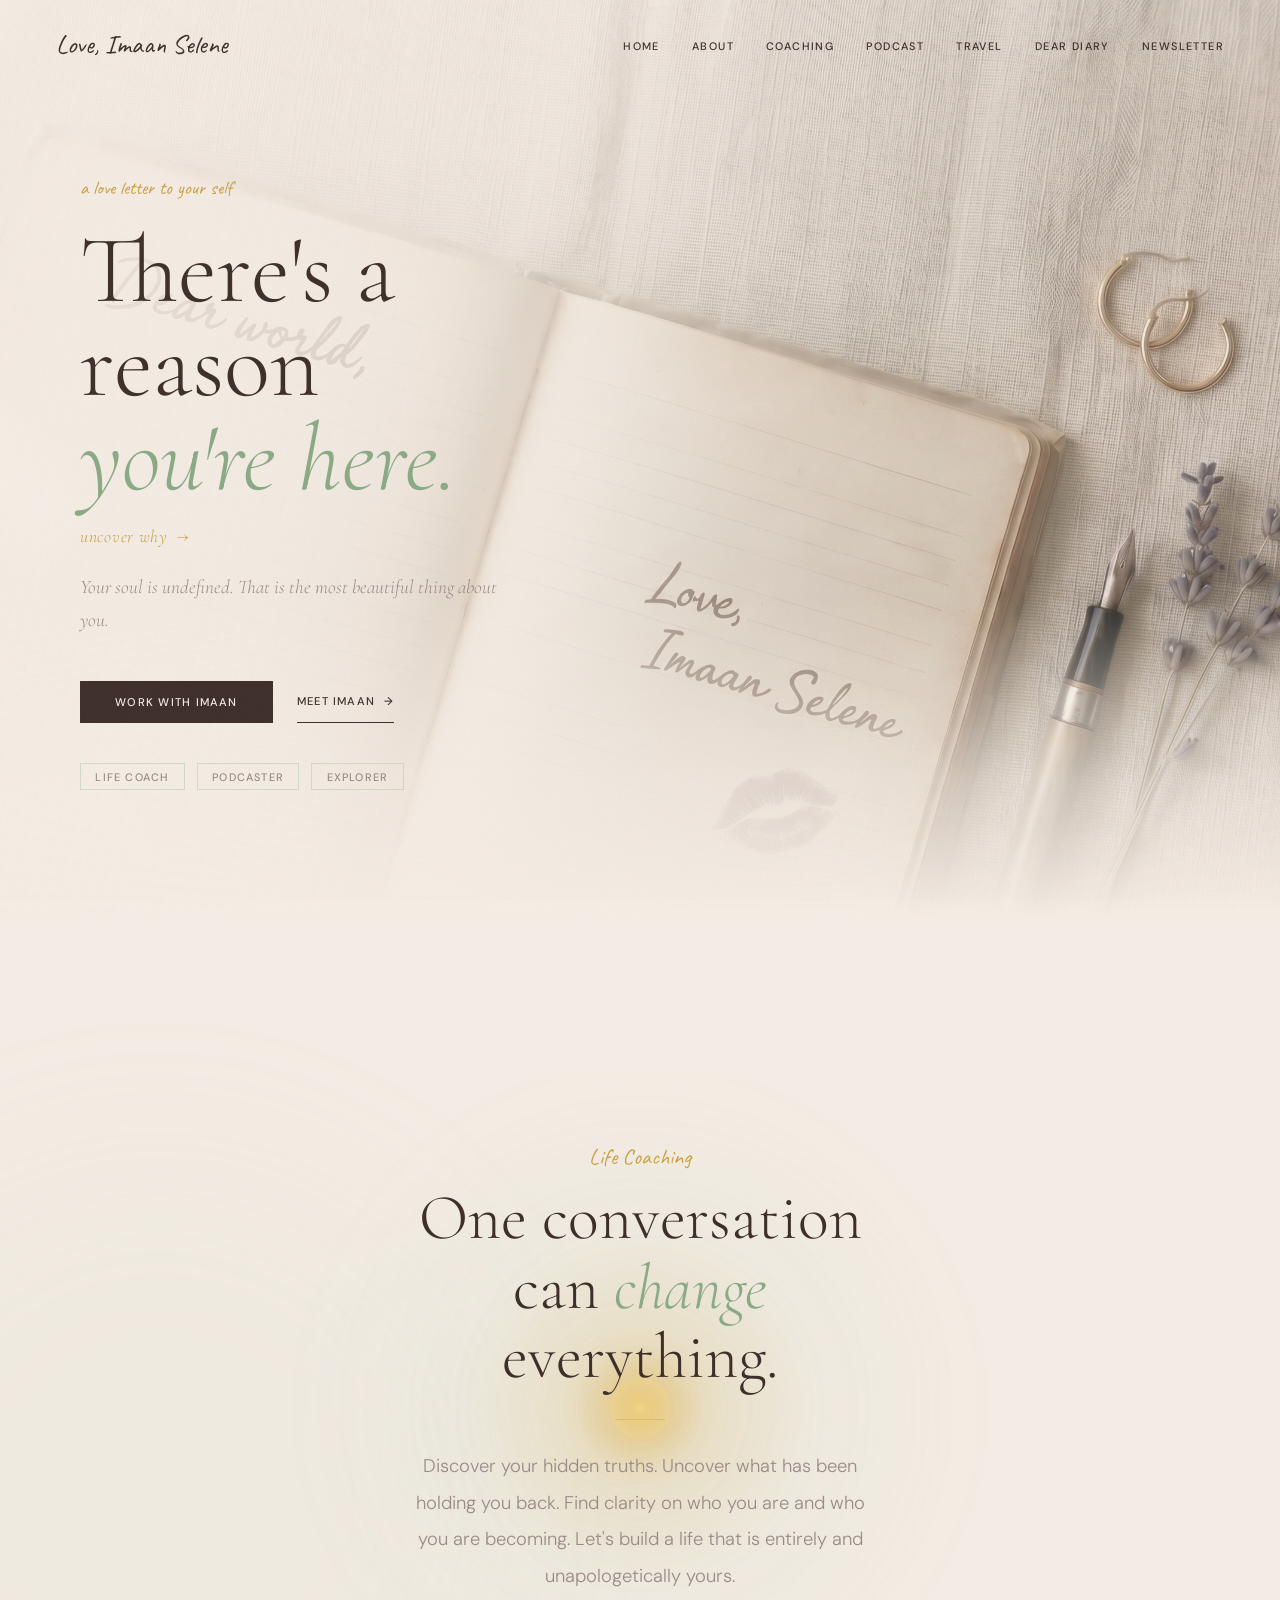
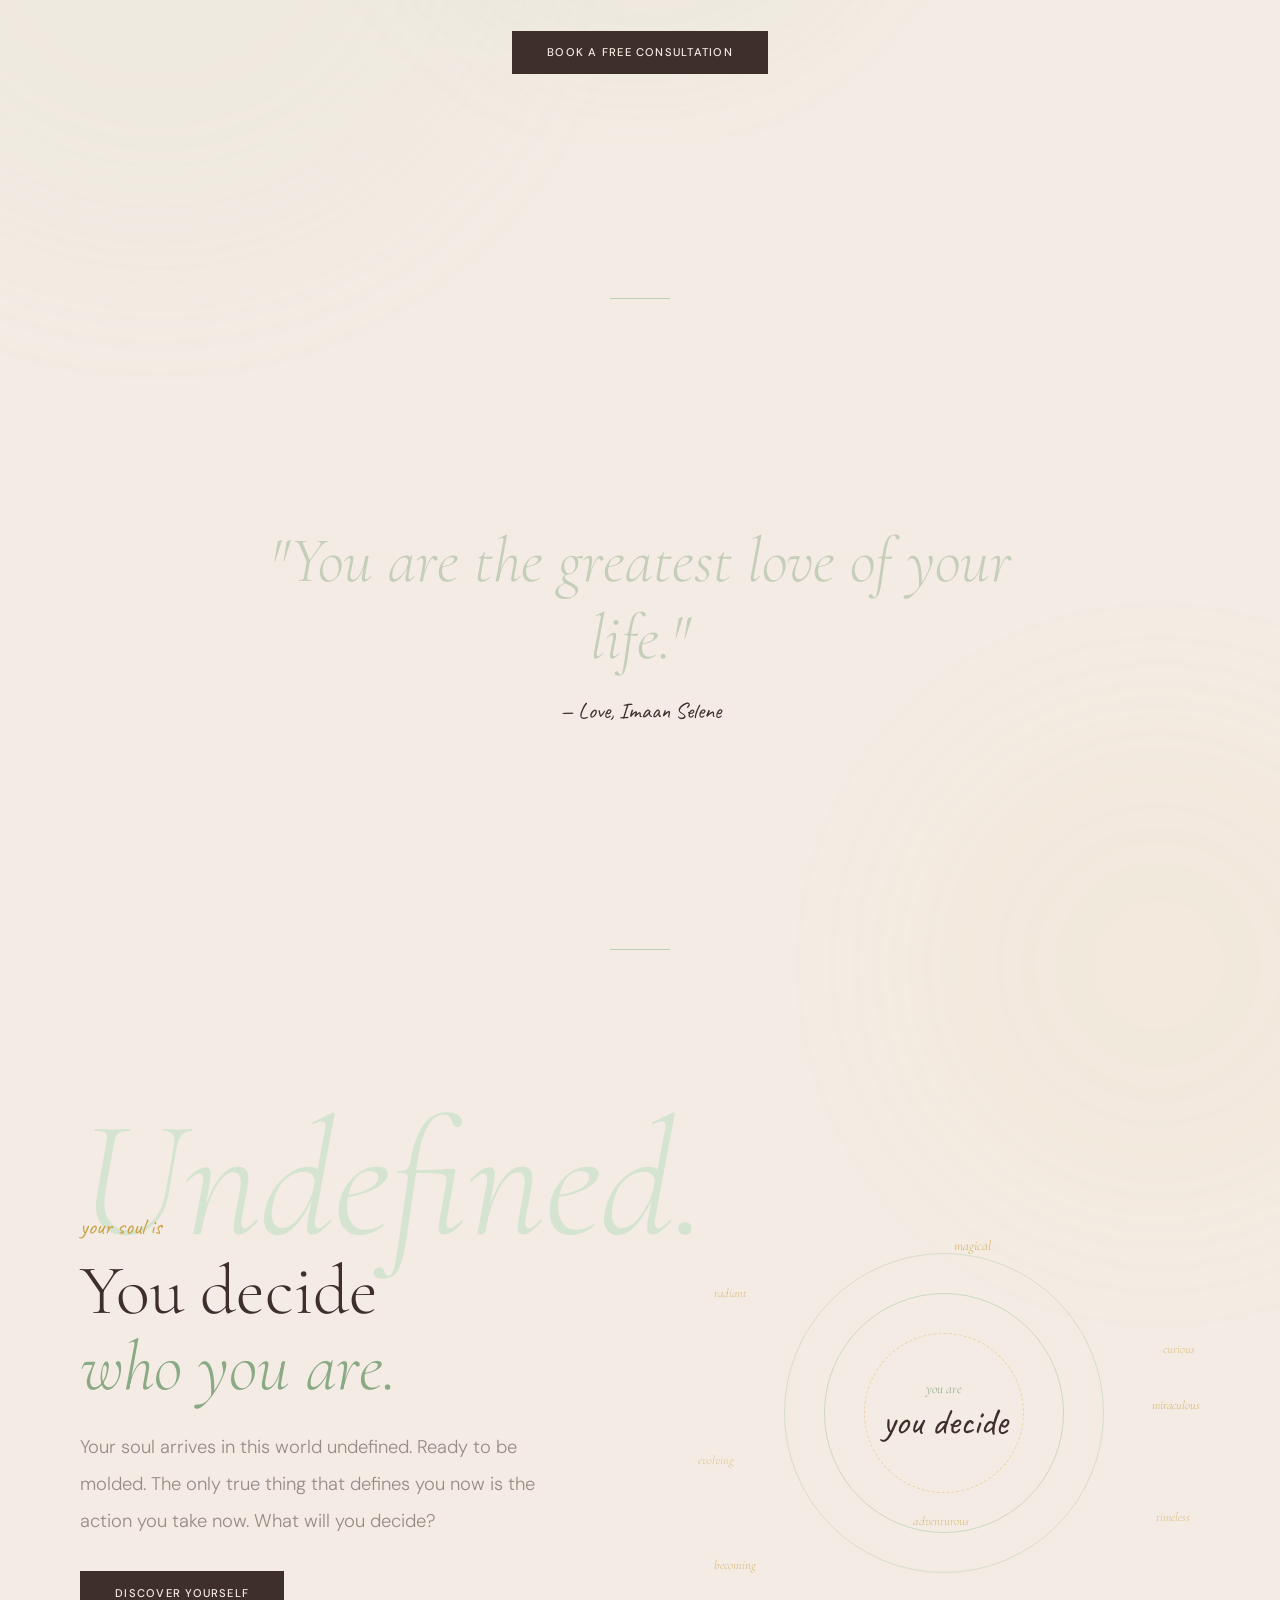
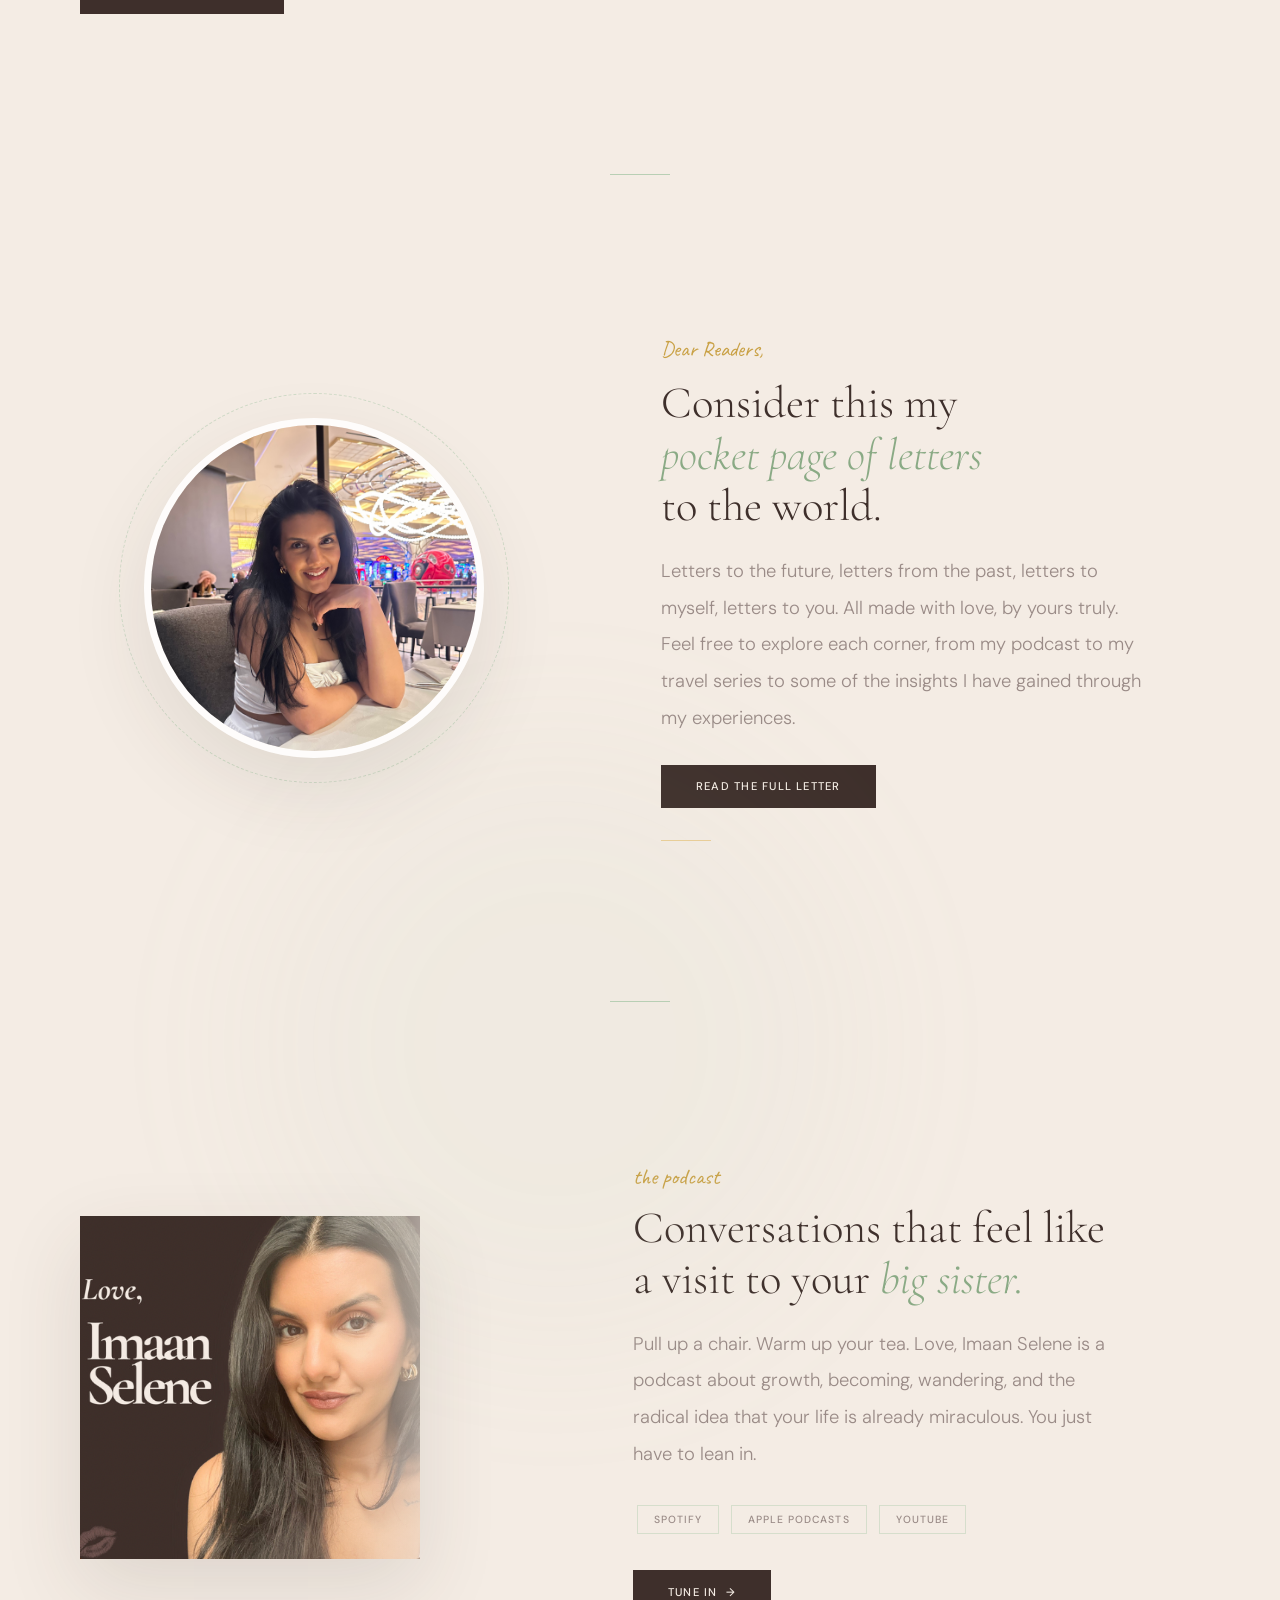
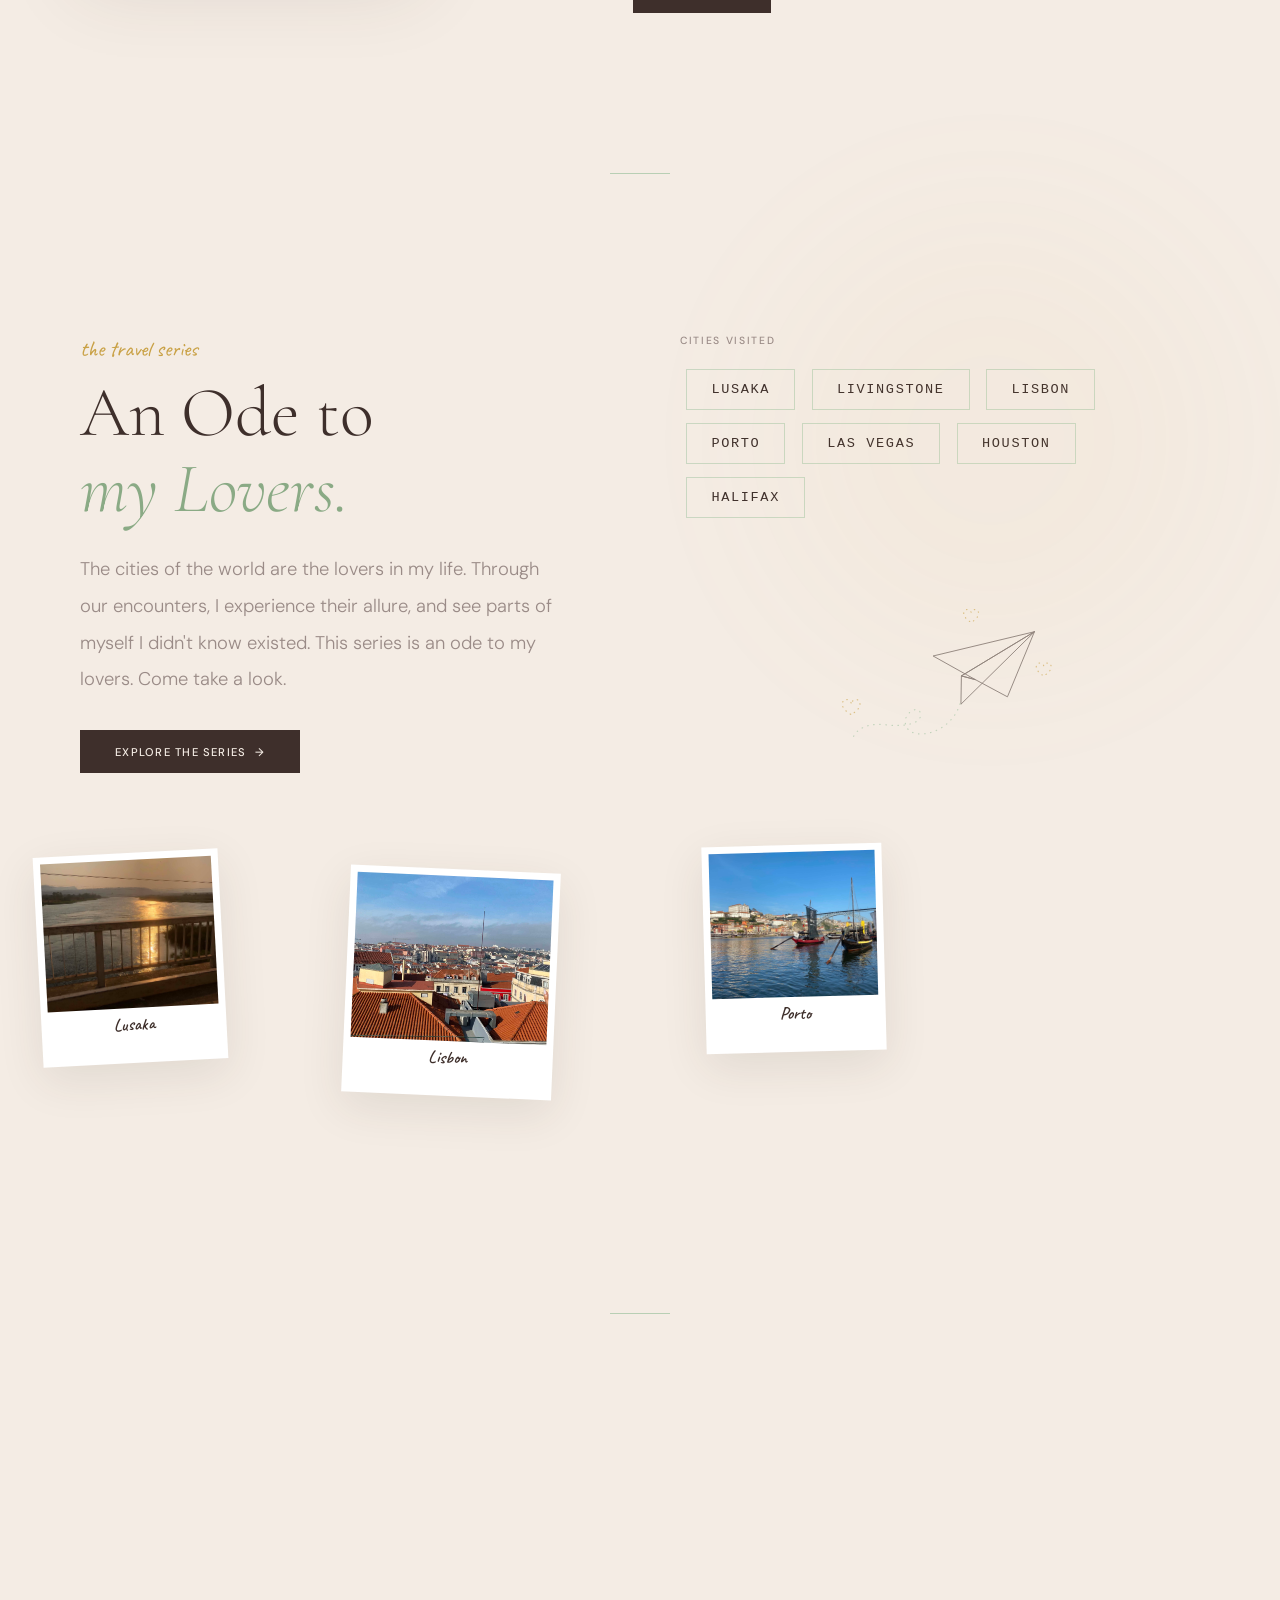
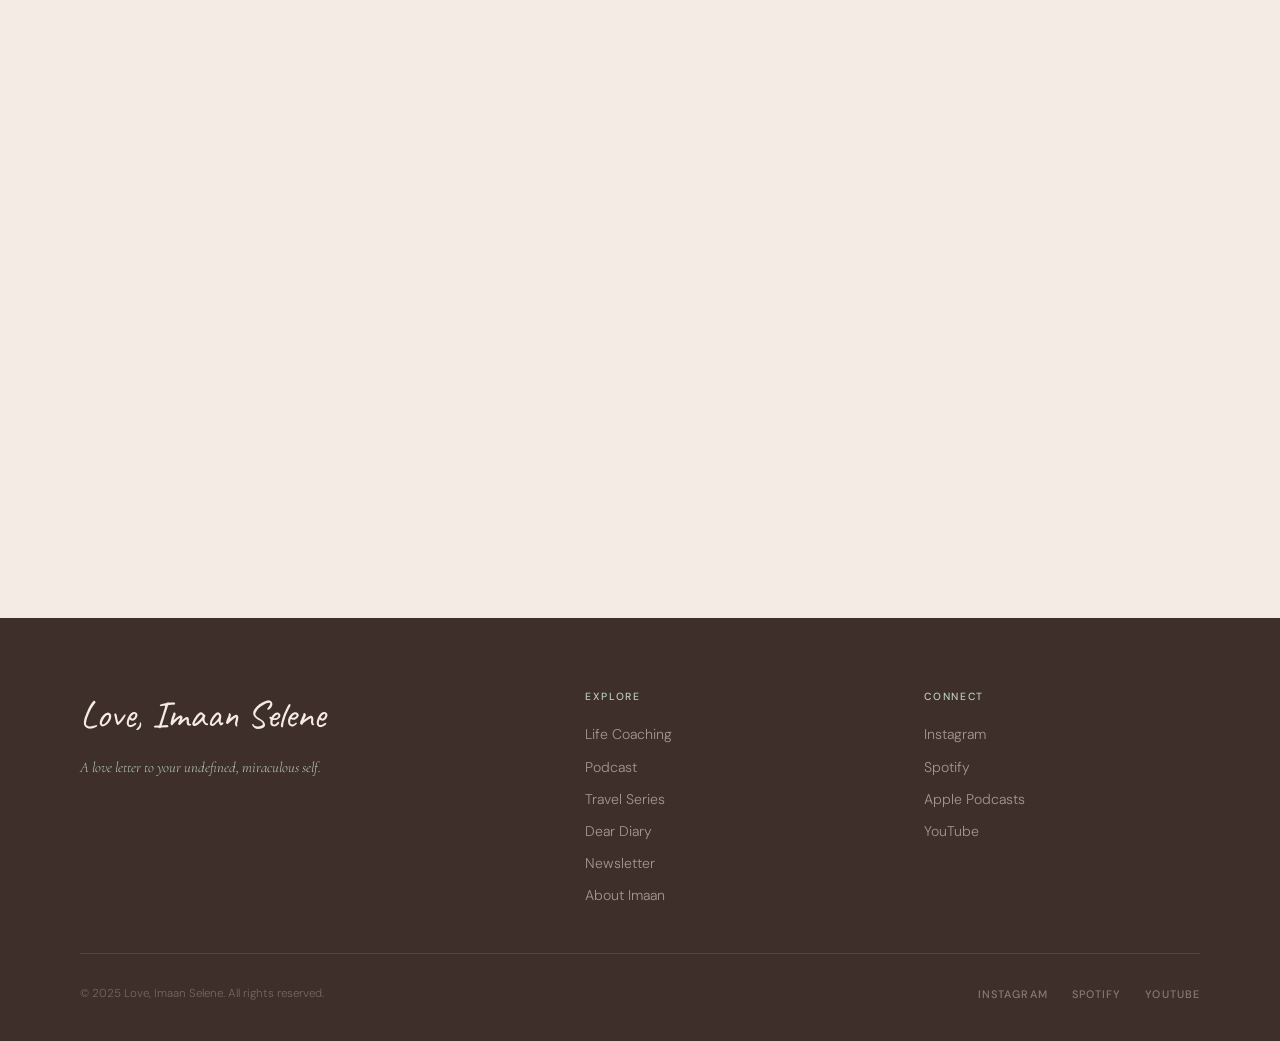
==== commit 5122de4c: "Add paper airplane illustration" ====
--- a/index.html
+++ b/index.html
@@ -477,7 +477,20 @@
         <span class="city-pill" onclick="window.location='./houston.html'">Houston</span>
         <span class="city-pill" onclick="window.location='./halifax.html'">Halifax</span>
         </div>
-      <div style="text-align:center;margin-top:1.5rem;font-size:1.5rem;opacity:0.35;">✈</div>
+
+<div style="text-align:center;margin-top:1.5rem;">
+  <svg width="380" height="200" viewBox="0 0 754 430" fill="none" xmlns="http://www.w3.org/2000/svg" style="display:block;margin:0 auto;">
+    <g stroke="#3E2F2B" stroke-width="2" stroke-linejoin="round" stroke-linecap="round" fill="none" opacity="0.55">
+      <path d="M363 232 L580 180 L522 320 L453 283 Z" />
+      <path d="M580 180 L423 275 L453 283 L423 275 L422 335 Z" />
+      <path d="M580 180 L423 275" />
+    </g>
+    <path d="M420 335 C 400 400, 320 415, 305 385 C 292 358, 330 335, 335 355 C 340 378, 300 385, 260 380 C 210 374, 190 400, 190 410" stroke="#B8CFB4" stroke-width="2.5" stroke-linecap="round" fill="none" stroke-dasharray="1 12" opacity="0.85"/>
+    <path d="M444 138 C 440 130, 428 130, 428 141 C 428 151, 444 160, 444 160 C 444 160, 460 151, 460 141 C 460 130, 448 130, 444 138 Z" stroke="#c9a145" stroke-width="2.5" stroke-linecap="round" stroke-linejoin="round" fill="none" stroke-dasharray="1 10" opacity="0.6"/>
+    <path d="M600 253 C 596 245, 584 245, 584 256 C 584 266, 600 275, 600 275 C 600 275, 616 266, 616 256 C 616 245, 604 245, 600 253 Z" stroke="#c9a145" stroke-width="2.5" stroke-linecap="round" stroke-linejoin="round" fill="none" stroke-dasharray="1 10" opacity="0.6"/>
+    <path d="M186 333 C 181 323, 167 323, 167 336 C 167 348, 186 358, 186 358 C 186 358, 205 348, 205 336 C 205 323, 191 323, 186 333 Z" stroke="#c9a145" stroke-width="2.5" stroke-linecap="round" stroke-linejoin="round" fill="none" stroke-dasharray="1 10" opacity="0.6"/>
+  </svg>
+</div>
         <cite></cite>
       </div>
     </div>
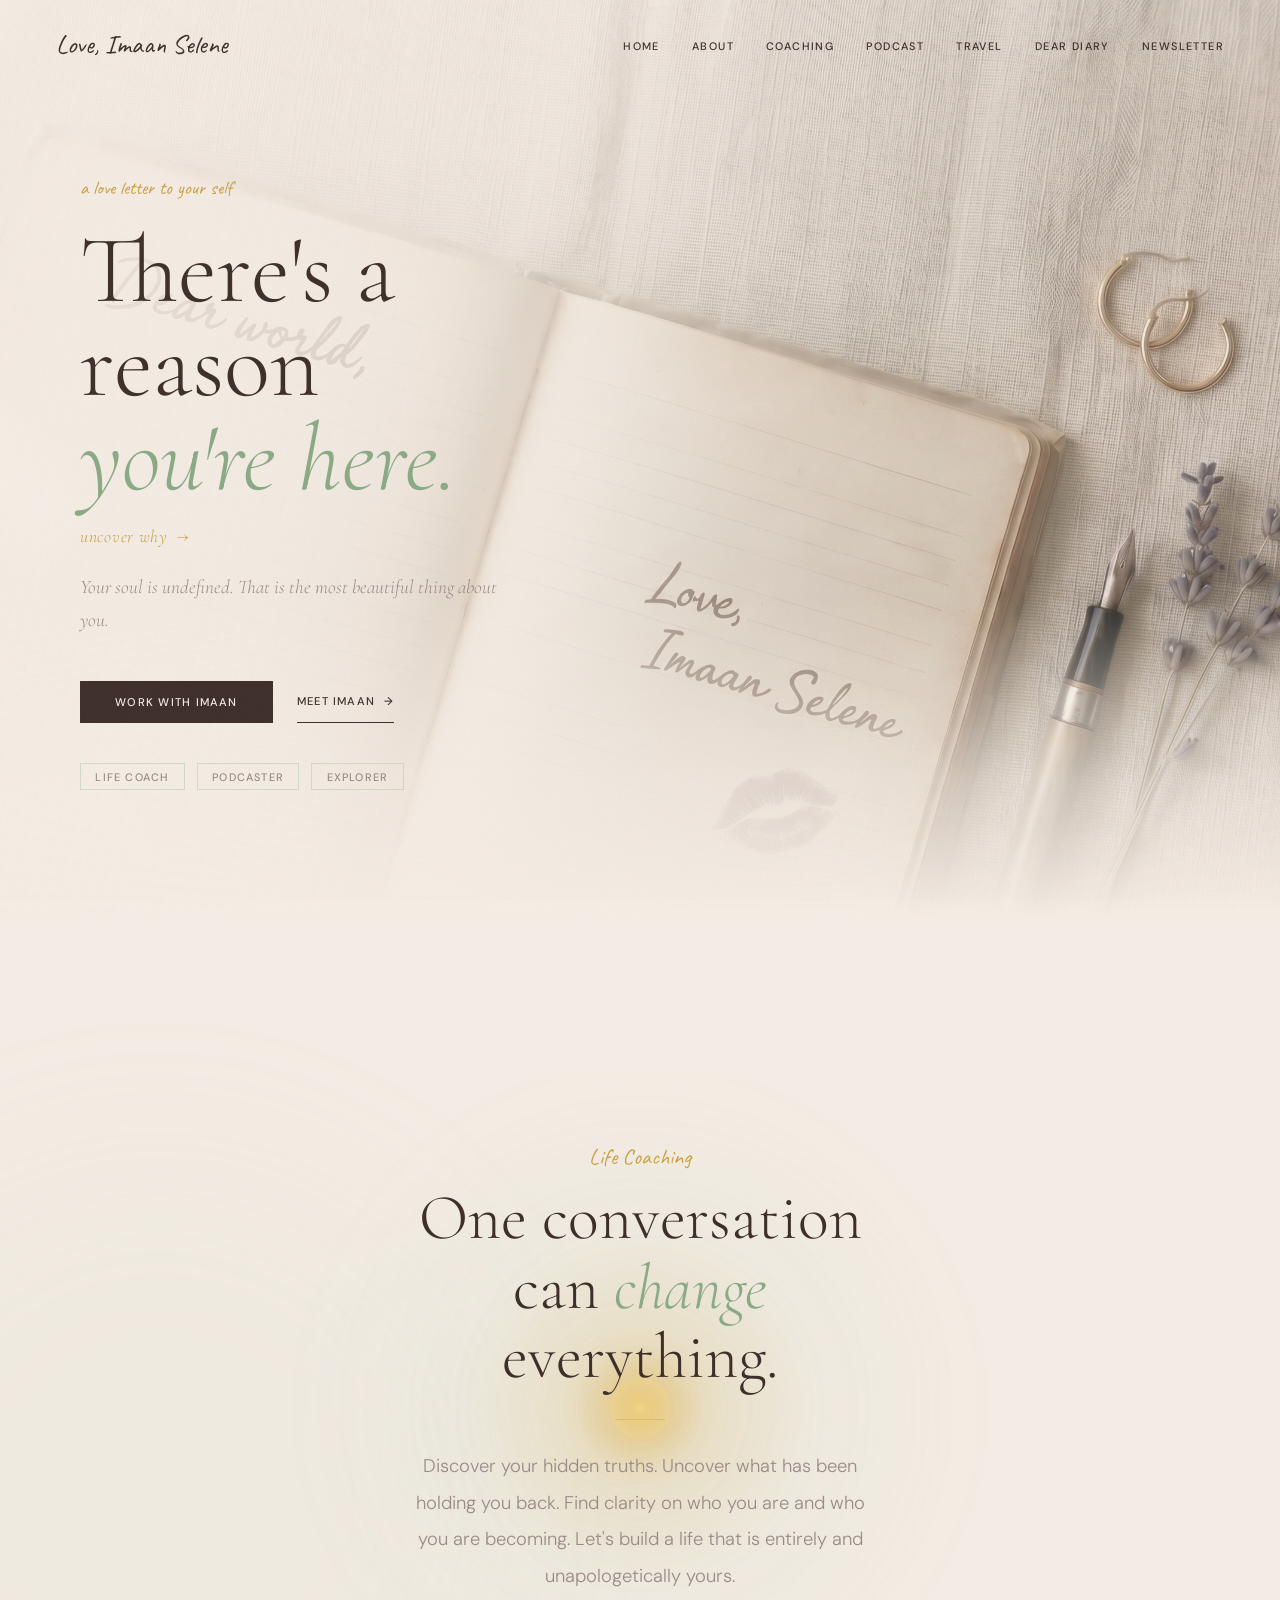
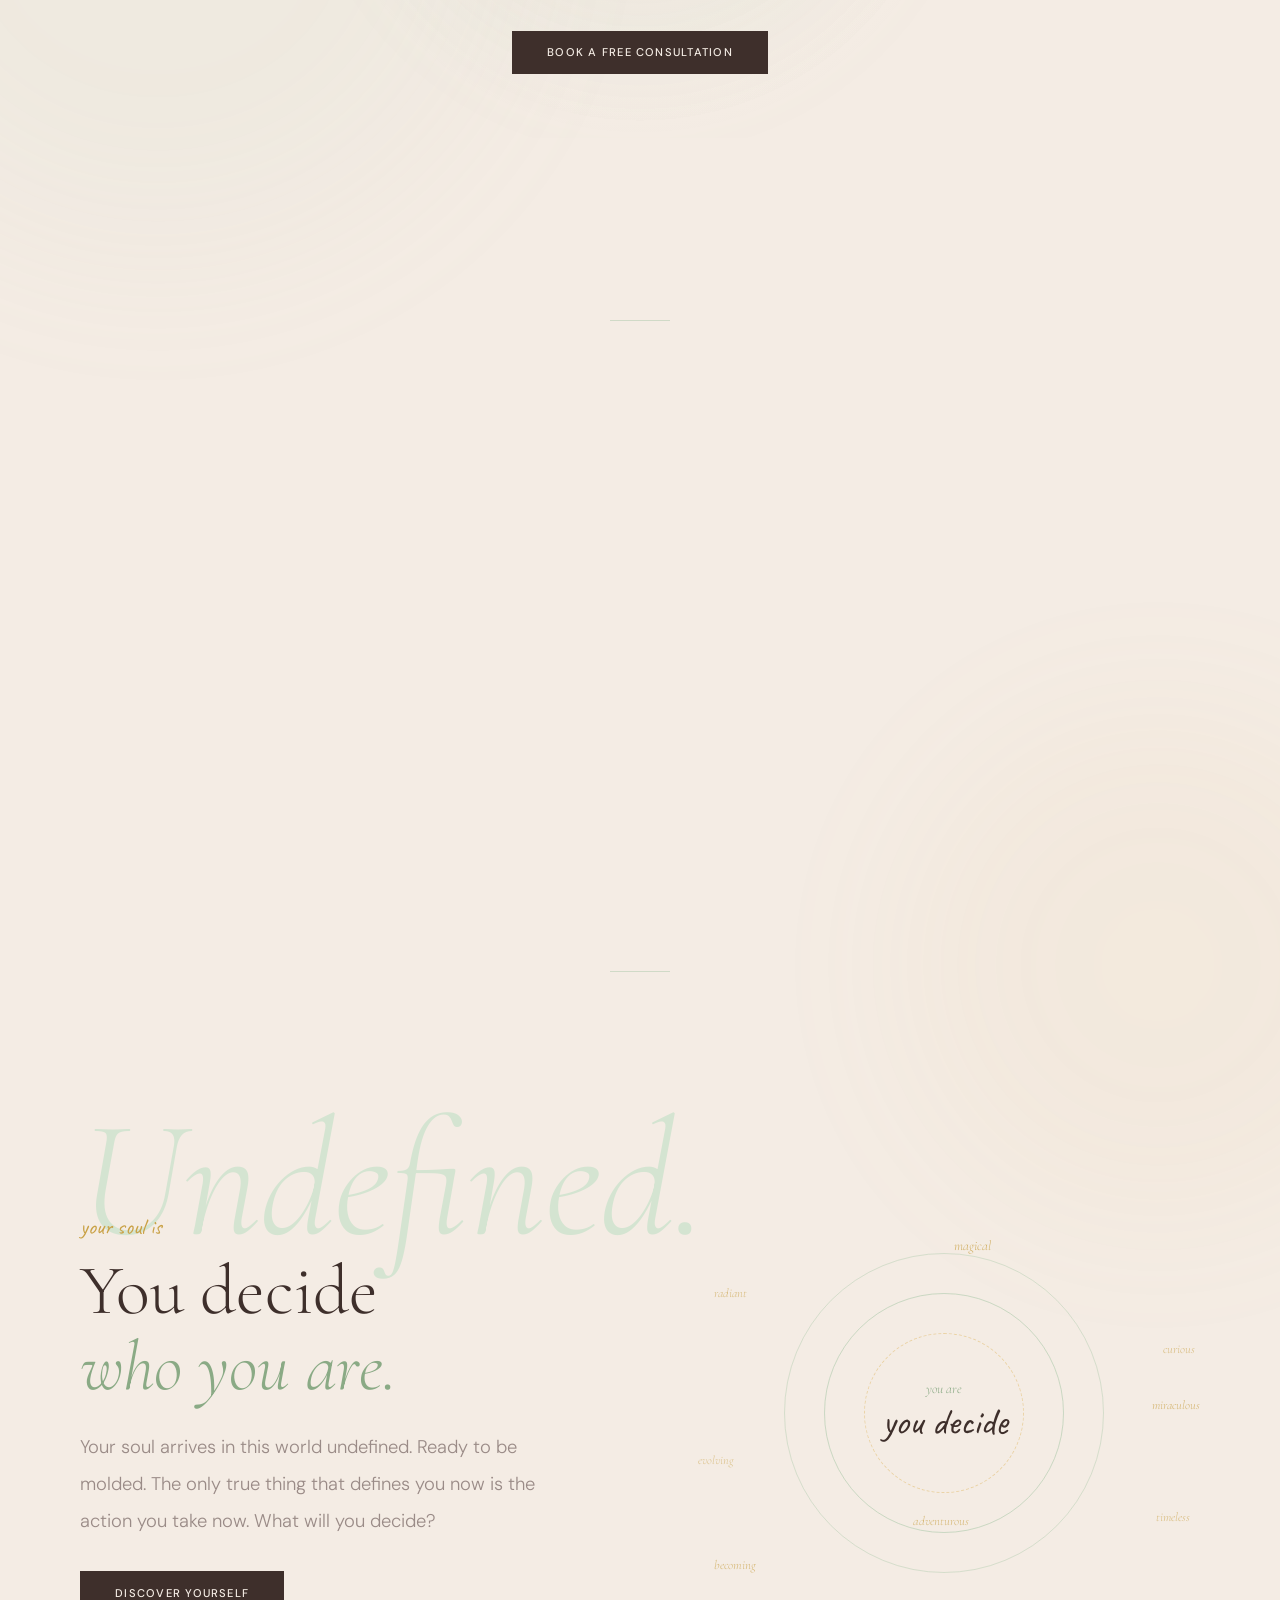
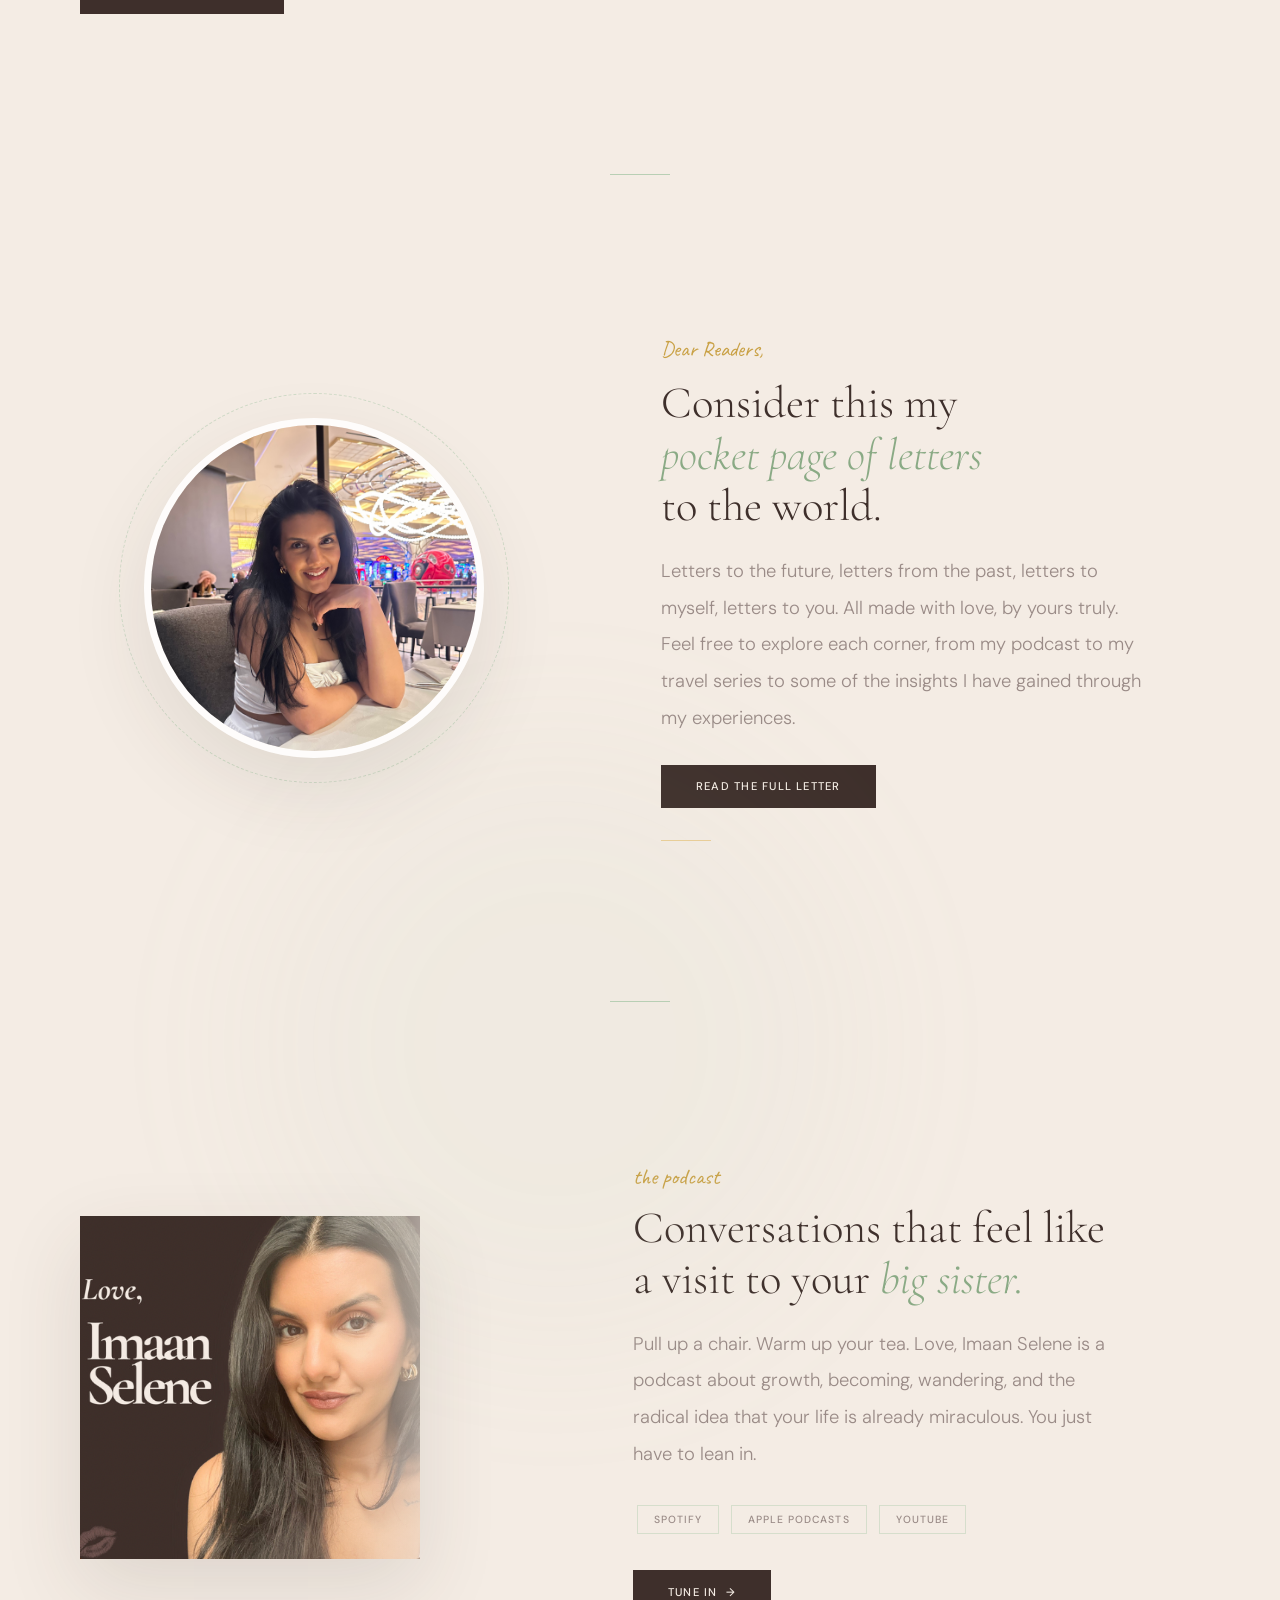
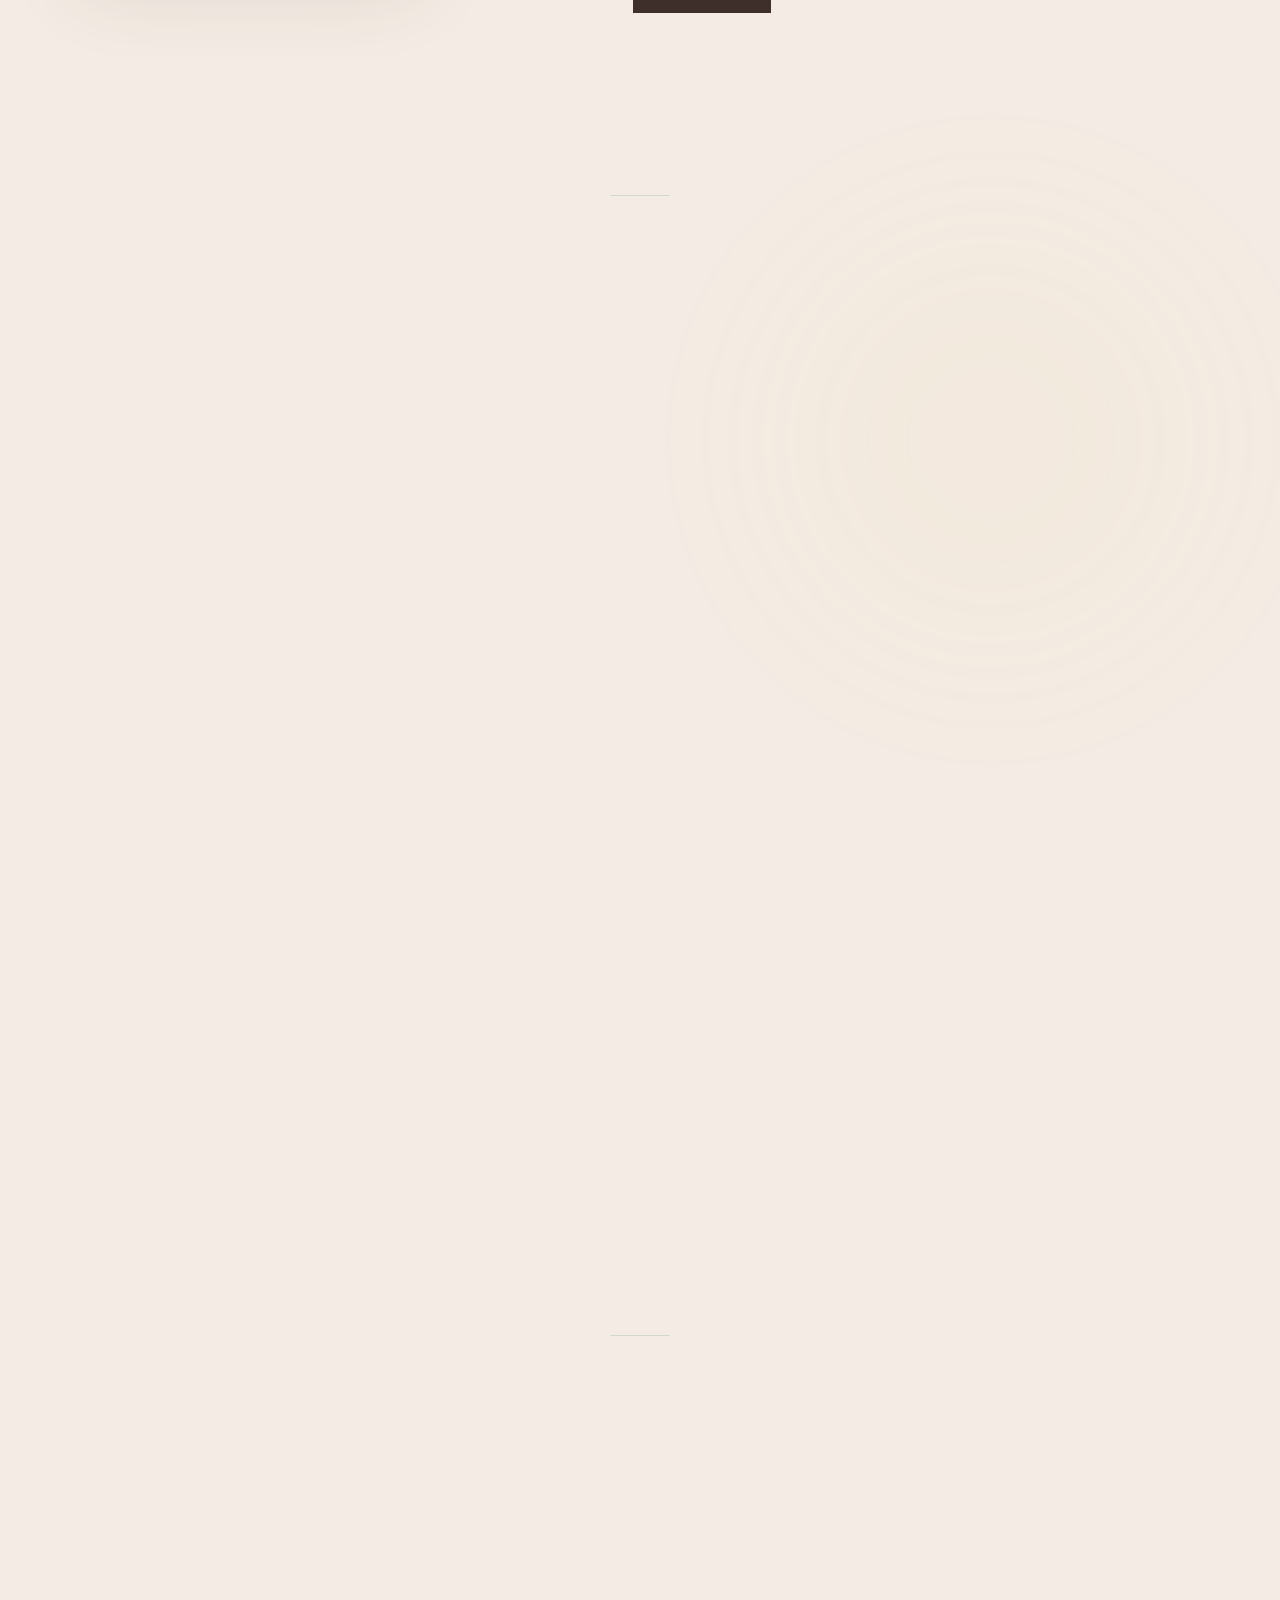
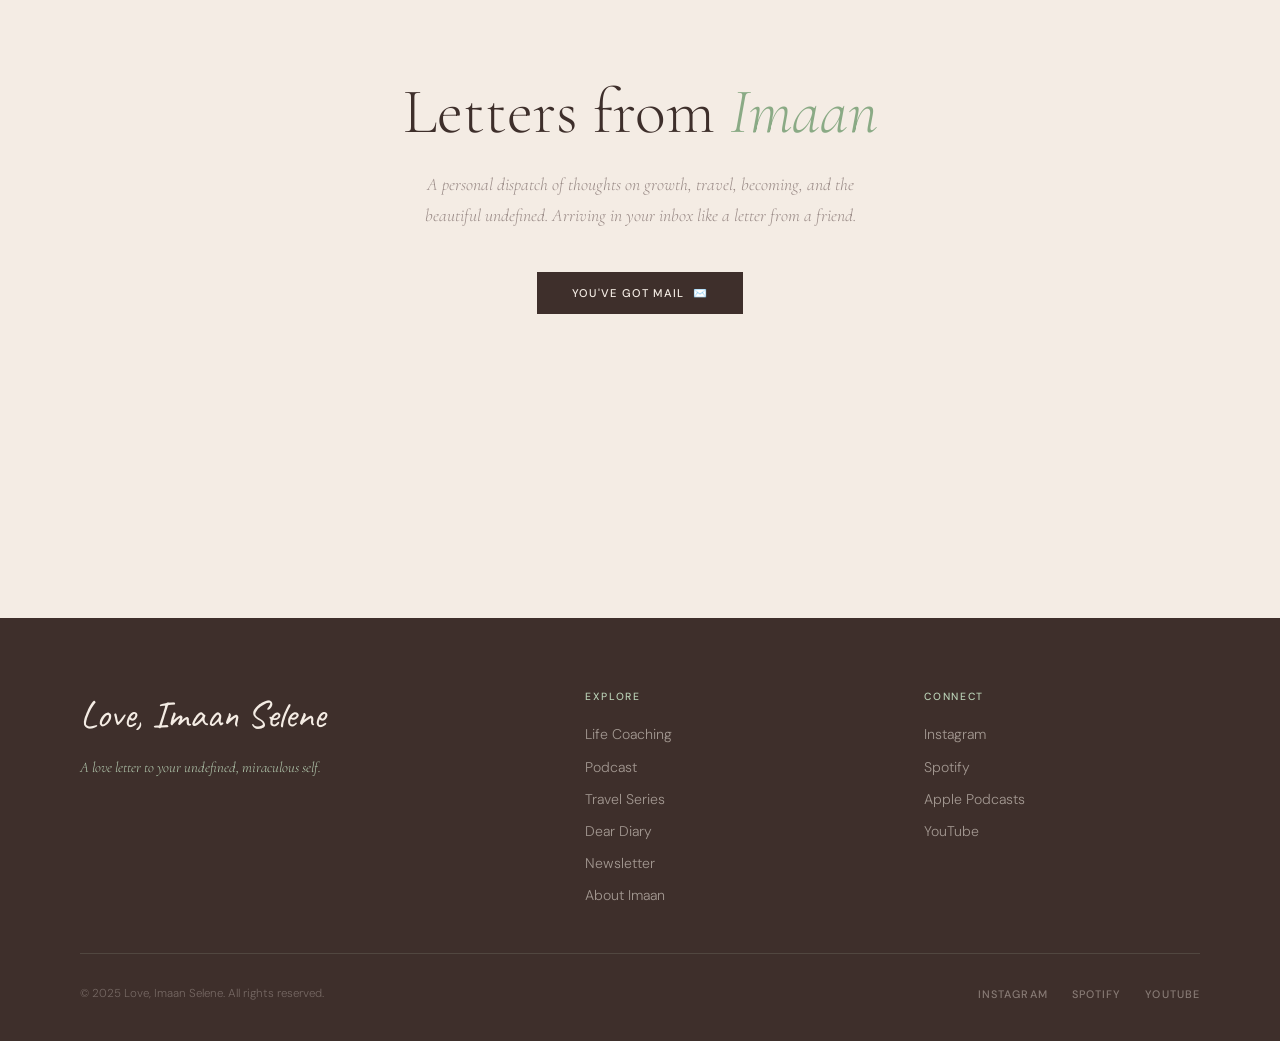
==== commit 38567b6f: "Fix airplane SVG viewbox" ====
--- a/index.html
+++ b/index.html
@@ -479,7 +479,7 @@
         </div>
 
 <div style="text-align:center;margin-top:1.5rem;">
-  <svg width="380" height="200" viewBox="0 0 754 430" fill="none" xmlns="http://www.w3.org/2000/svg" style="display:block;margin:0 auto;">
+  <svg width="380" height="220" viewBox="0 0 754 574" fill="none" xmlns="http://www.w3.org/2000/svg" style="display:block;margin:0 auto;">
     <g stroke="#3E2F2B" stroke-width="2" stroke-linejoin="round" stroke-linecap="round" fill="none" opacity="0.55">
       <path d="M363 232 L580 180 L522 320 L453 283 Z" />
       <path d="M580 180 L423 275 L453 283 L423 275 L422 335 Z" />
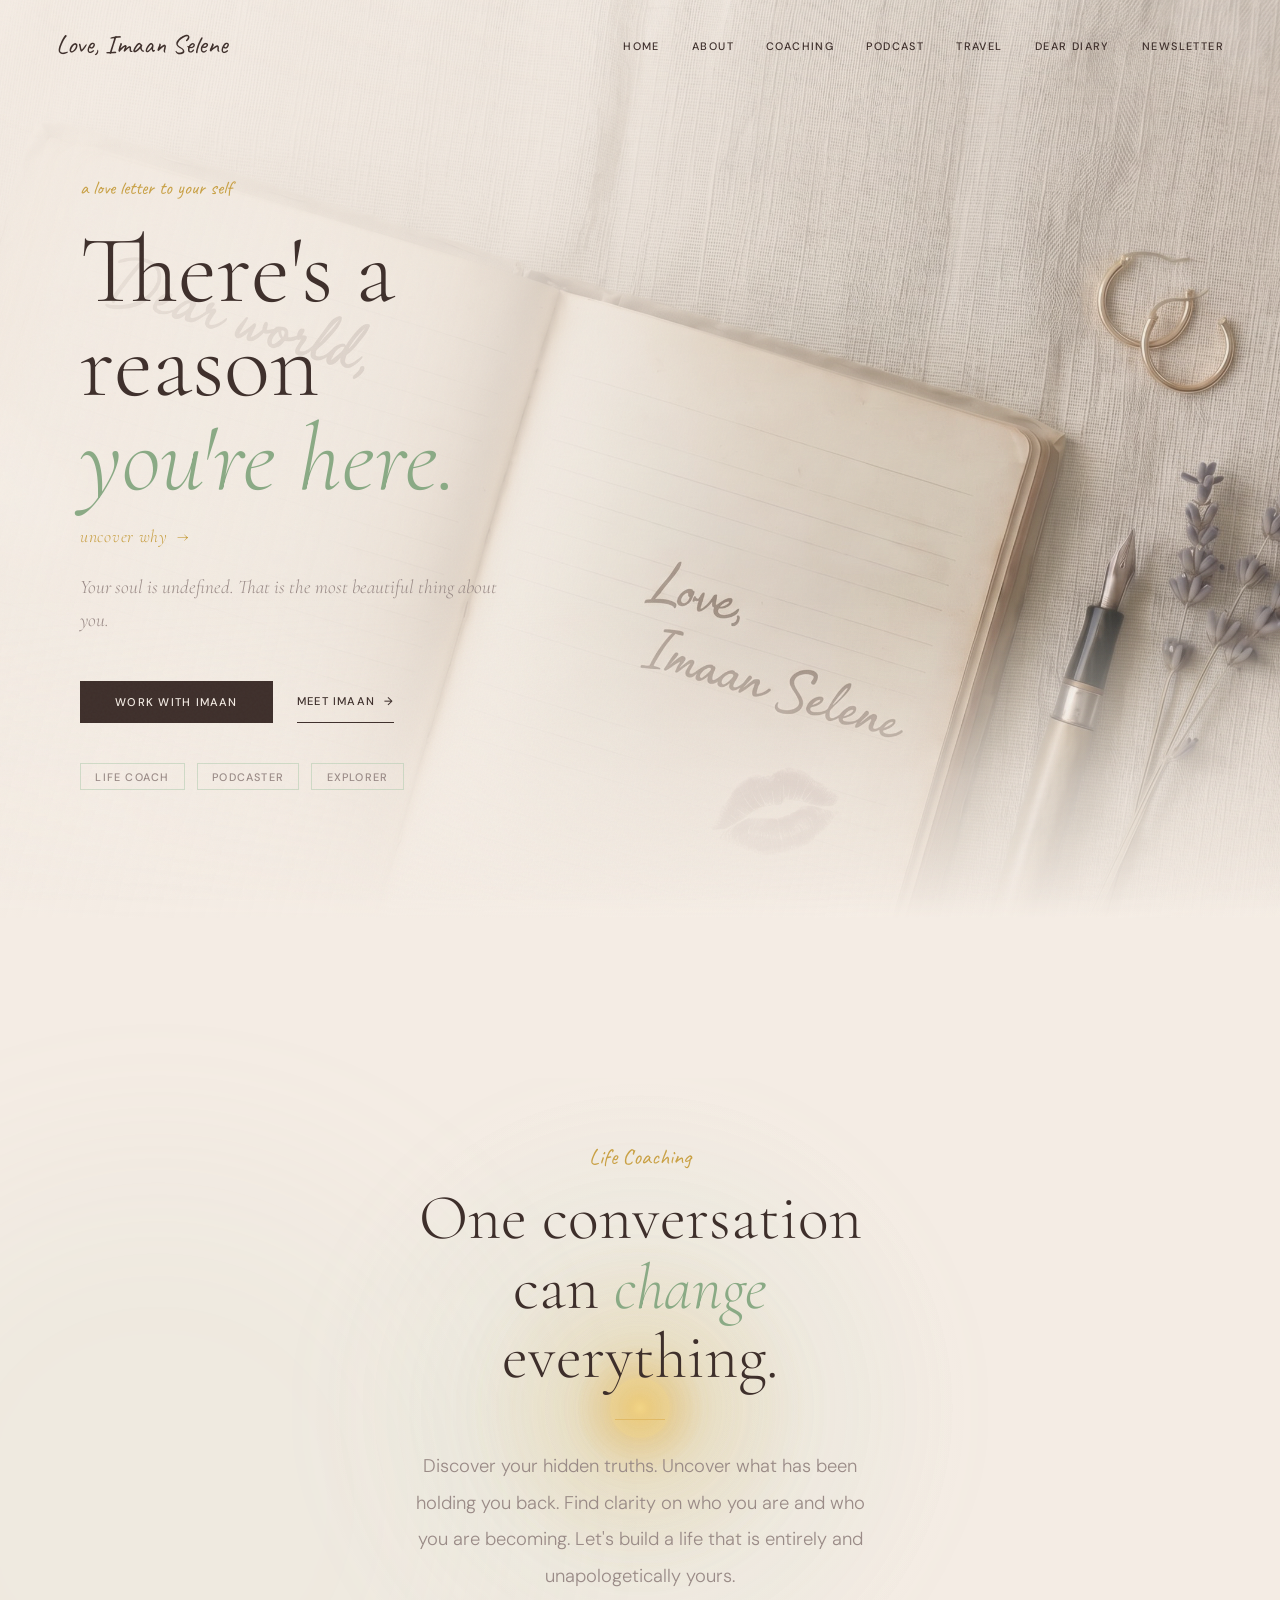
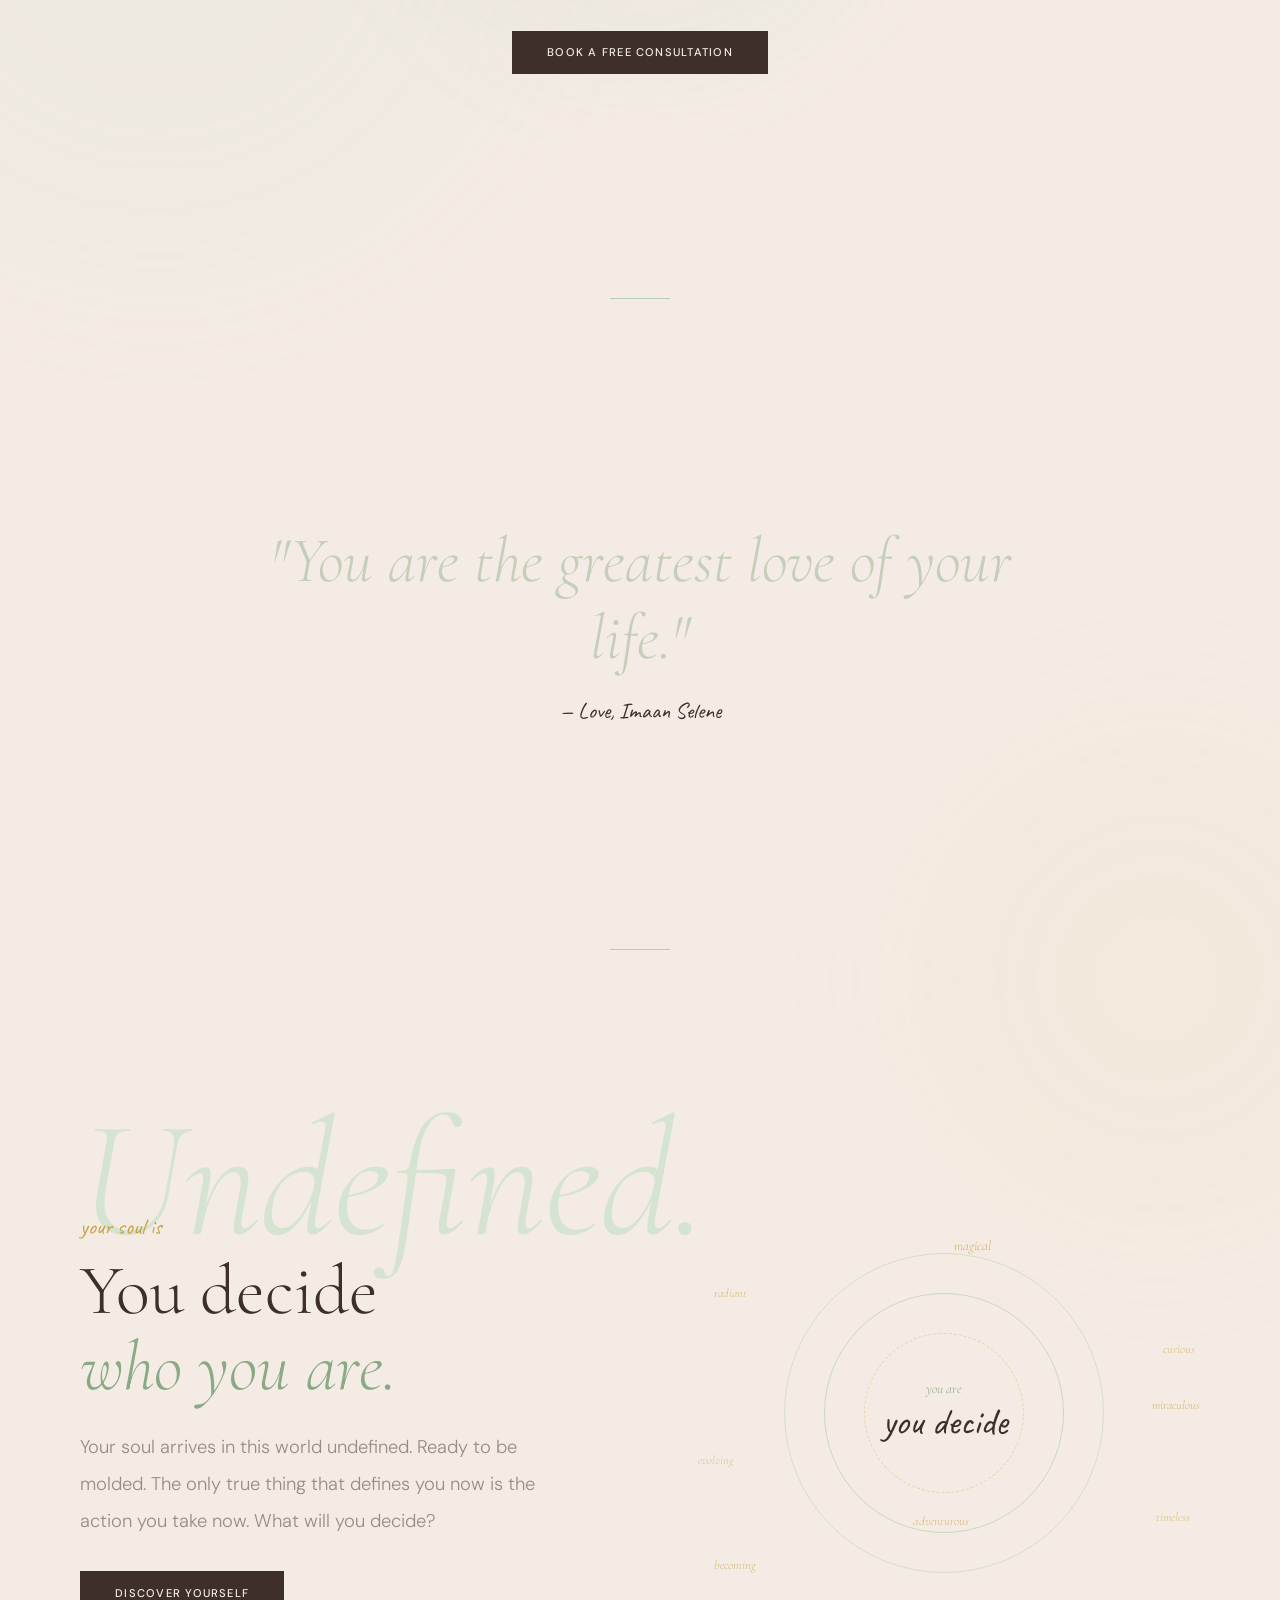
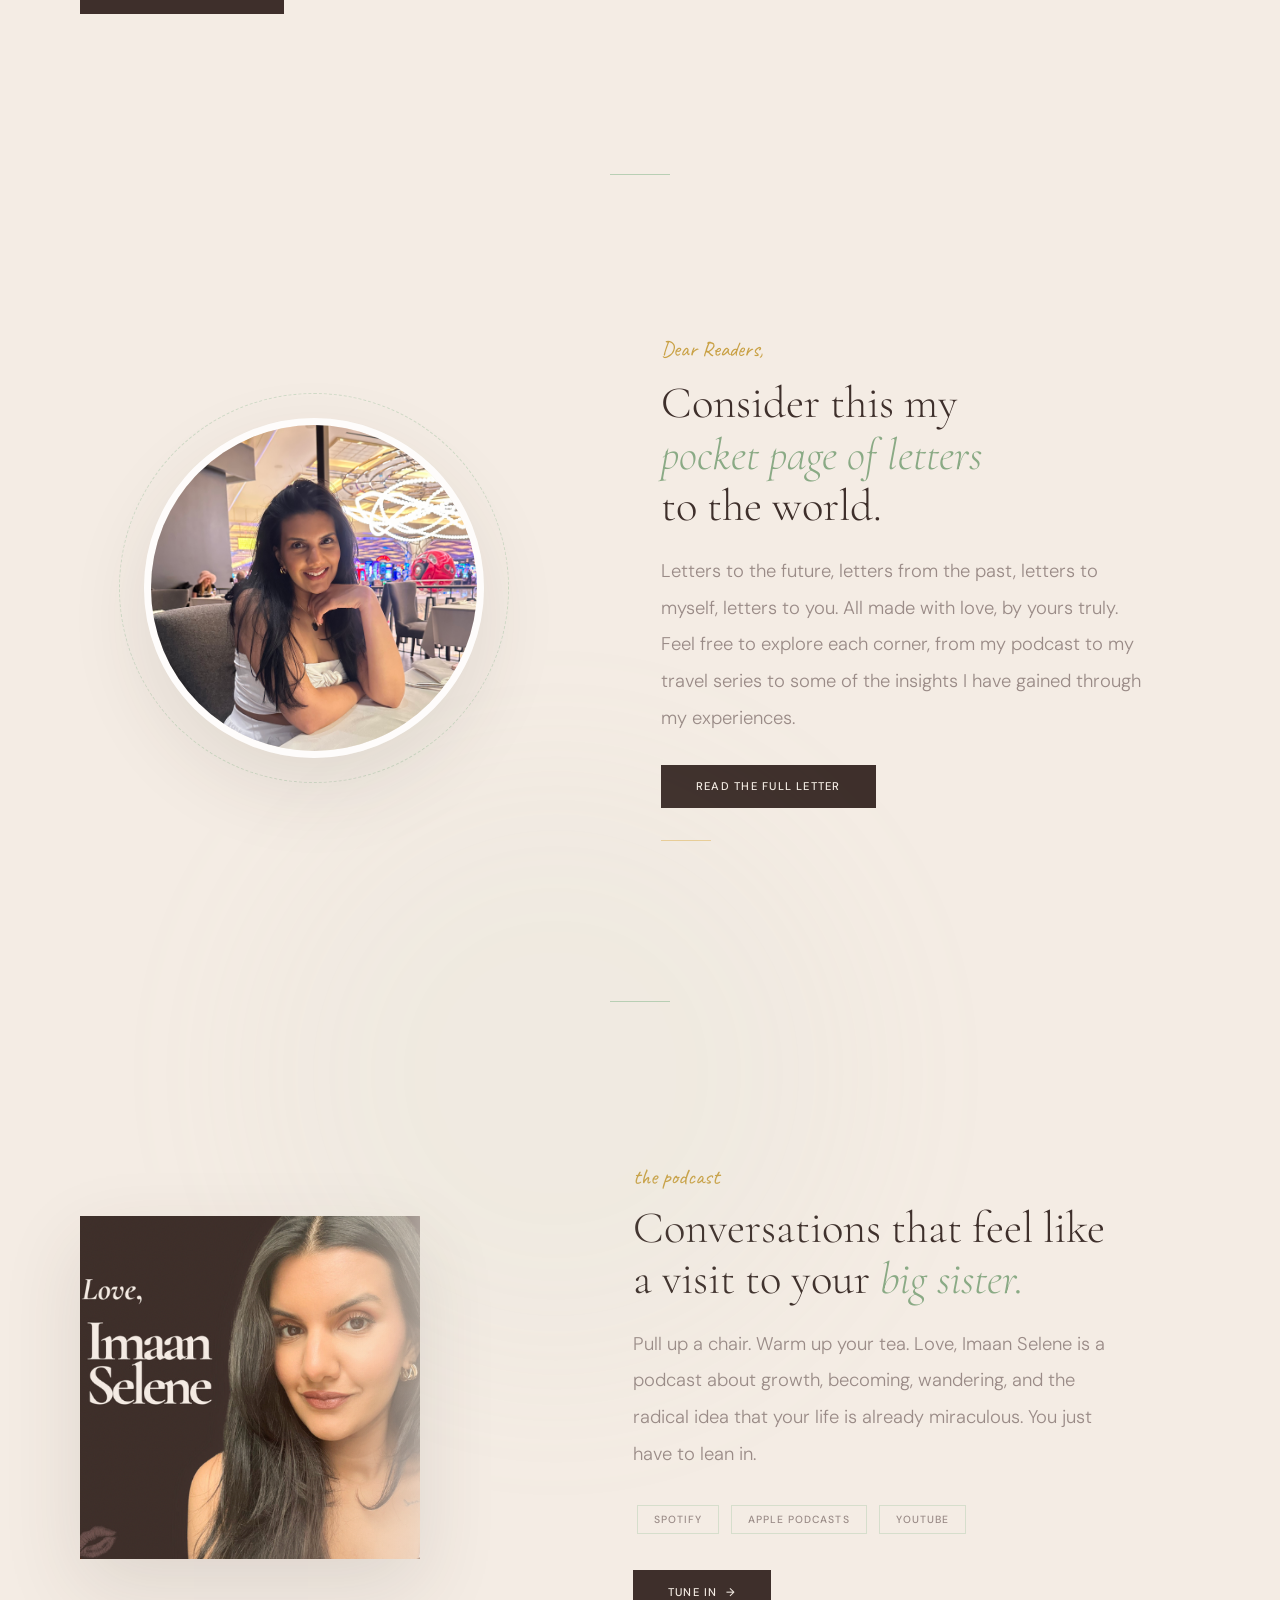
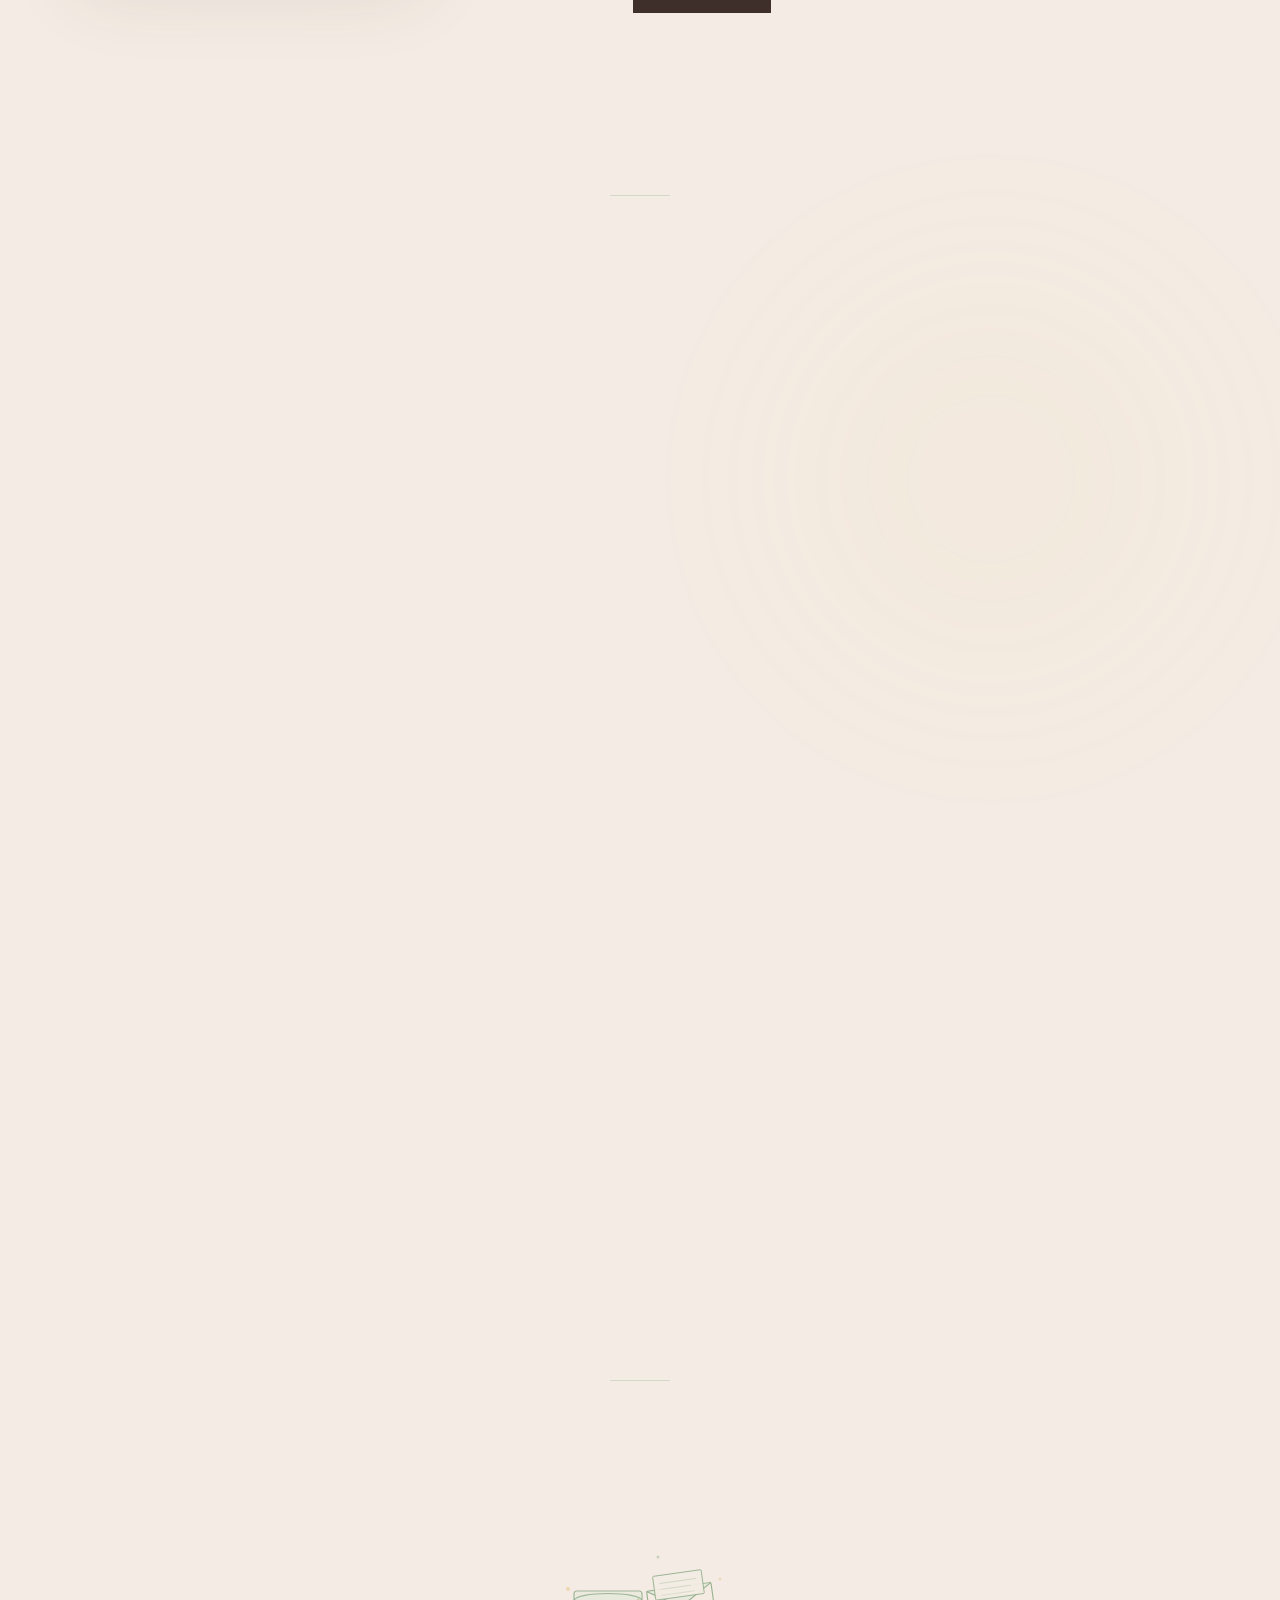
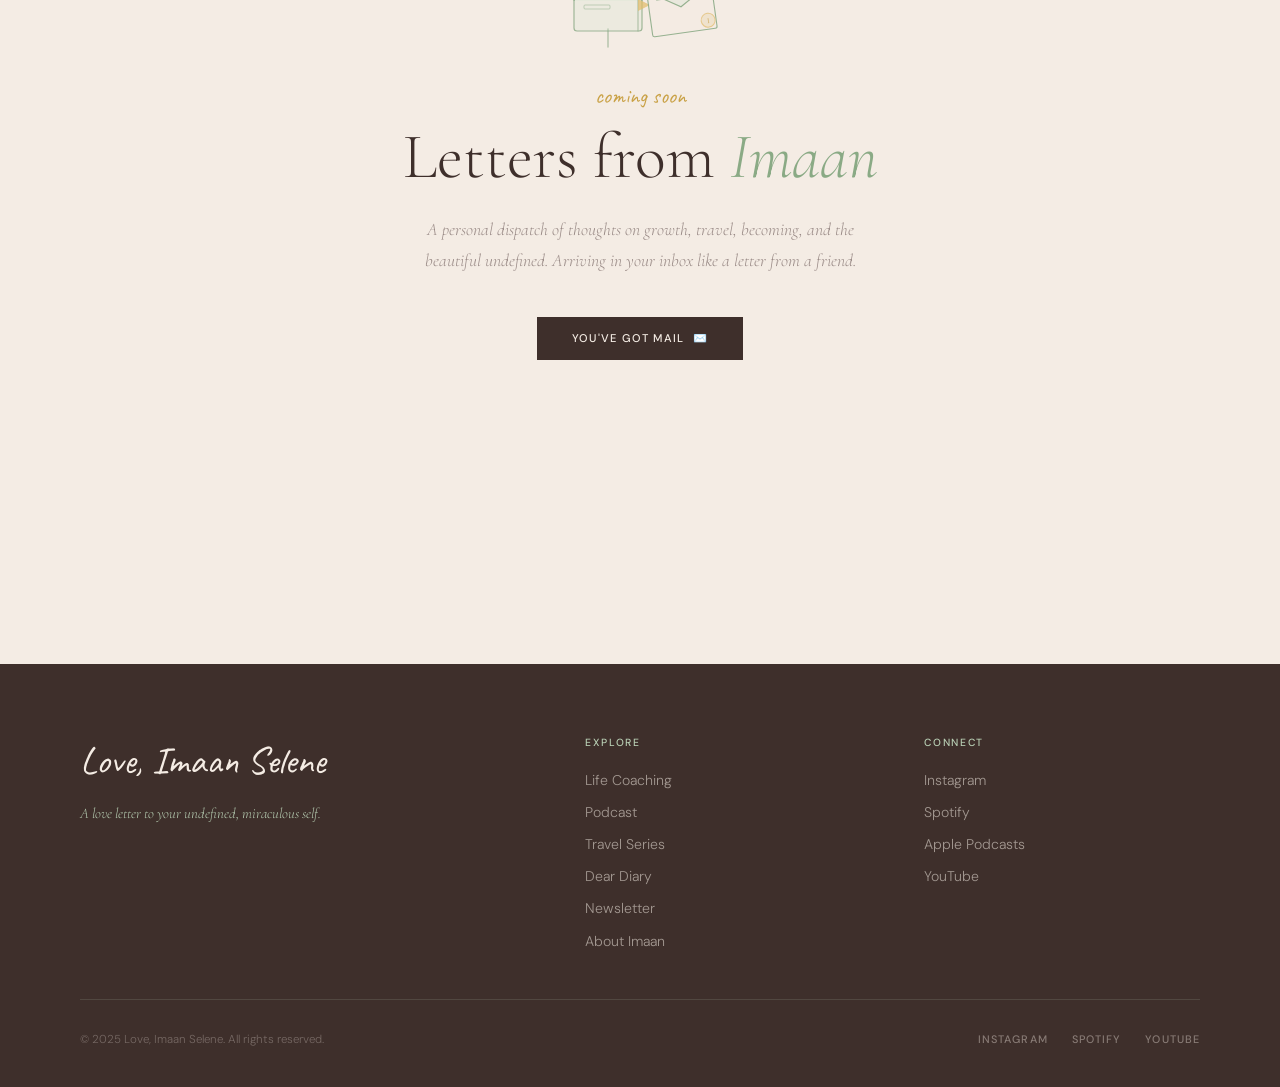
==== commit 679d8727: "Fix airplane illustration" ====
--- a/index.html
+++ b/index.html
@@ -479,16 +479,16 @@
         </div>
 
 <div style="text-align:center;margin-top:1.5rem;">
-  <svg width="380" height="220" viewBox="0 0 754 574" fill="none" xmlns="http://www.w3.org/2000/svg" style="display:block;margin:0 auto;">
+  <svg width="460" height="270" viewBox="0 0 754 574" fill="none" xmlns="http://www.w3.org/2000/svg" style="display:block;margin:0 auto;">
     <g stroke="#3E2F2B" stroke-width="2" stroke-linejoin="round" stroke-linecap="round" fill="none" opacity="0.55">
       <path d="M363 232 L580 180 L522 320 L453 283 Z" />
       <path d="M580 180 L423 275 L453 283 L423 275 L422 335 Z" />
       <path d="M580 180 L423 275" />
     </g>
-    <path d="M420 335 C 400 400, 320 415, 305 385 C 292 358, 330 335, 335 355 C 340 378, 300 385, 260 380 C 210 374, 190 400, 190 410" stroke="#B8CFB4" stroke-width="2.5" stroke-linecap="round" fill="none" stroke-dasharray="1 12" opacity="0.85"/>
-    <path d="M444 138 C 440 130, 428 130, 428 141 C 428 151, 444 160, 444 160 C 444 160, 460 151, 460 141 C 460 130, 448 130, 444 138 Z" stroke="#c9a145" stroke-width="2.5" stroke-linecap="round" stroke-linejoin="round" fill="none" stroke-dasharray="1 10" opacity="0.6"/>
-    <path d="M600 253 C 596 245, 584 245, 584 256 C 584 266, 600 275, 600 275 C 600 275, 616 266, 616 256 C 616 245, 604 245, 600 253 Z" stroke="#c9a145" stroke-width="2.5" stroke-linecap="round" stroke-linejoin="round" fill="none" stroke-dasharray="1 10" opacity="0.6"/>
-    <path d="M186 333 C 181 323, 167 323, 167 336 C 167 348, 186 358, 186 358 C 186 358, 205 348, 205 336 C 205 323, 191 323, 186 333 Z" stroke="#c9a145" stroke-width="2.5" stroke-linecap="round" stroke-linejoin="round" fill="none" stroke-dasharray="1 10" opacity="0.6"/>
+    <path d="M420 335 C 400 400, 320 415, 305 385 C 292 358, 330 335, 335 355 C 340 378, 300 385, 260 380 C 210 374, 180 405, 160 420 C 140 435, 110 430, 90 445" stroke="#8aaa85" stroke-width="3.5" stroke-linecap="round" fill="none" stroke-dasharray="6 8" opacity="1"/>
+    <path d="M444 138 C 440 130, 428 130, 428 141 C 428 151, 444 160, 444 160 C 444 160, 460 151, 460 141 C 460 130, 448 130, 444 138 Z" stroke="#c9a145" stroke-width="3.5" stroke-linecap="round" stroke-linejoin="round" fill="none" stroke-dasharray="4 6" opacity="1"/>
+    <path d="M600 253 C 596 245, 584 245, 584 256 C 584 266, 600 275, 600 275 C 600 275, 616 266, 616 256 C 616 245, 604 245, 600 253 Z" stroke="#c9a145" stroke-width="3.5" stroke-linecap="round" stroke-linejoin="round" fill="none" stroke-dasharray="4 6" opacity="1"/>
+    <path d="M186 333 C 181 323, 167 323, 167 336 C 167 348, 186 358, 186 358 C 186 358, 205 348, 205 336 C 205 323, 191 323, 186 333 Z" stroke="#c9a145" stroke-width="3.5" stroke-linecap="round" stroke-linejoin="round" fill="none" stroke-dasharray="4 6" opacity="1"/>
   </svg>
 </div>
         <cite></cite>
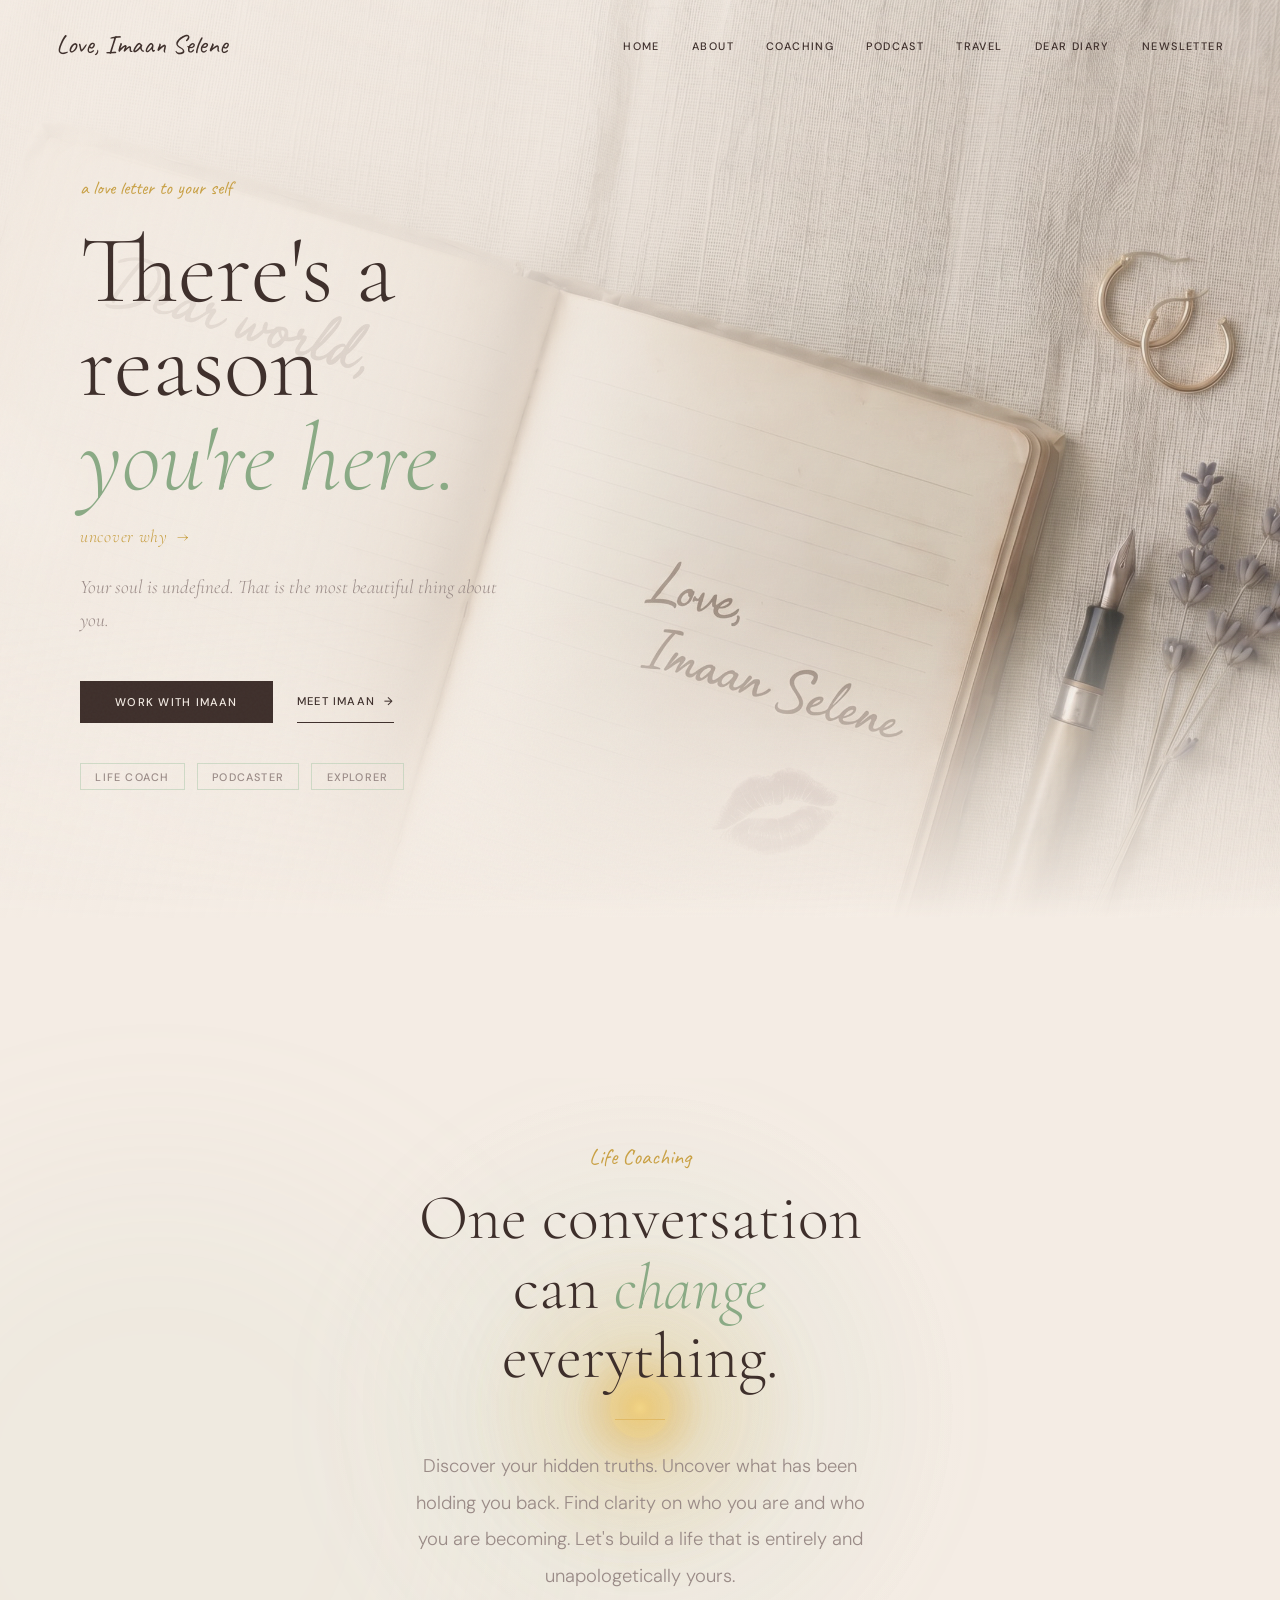
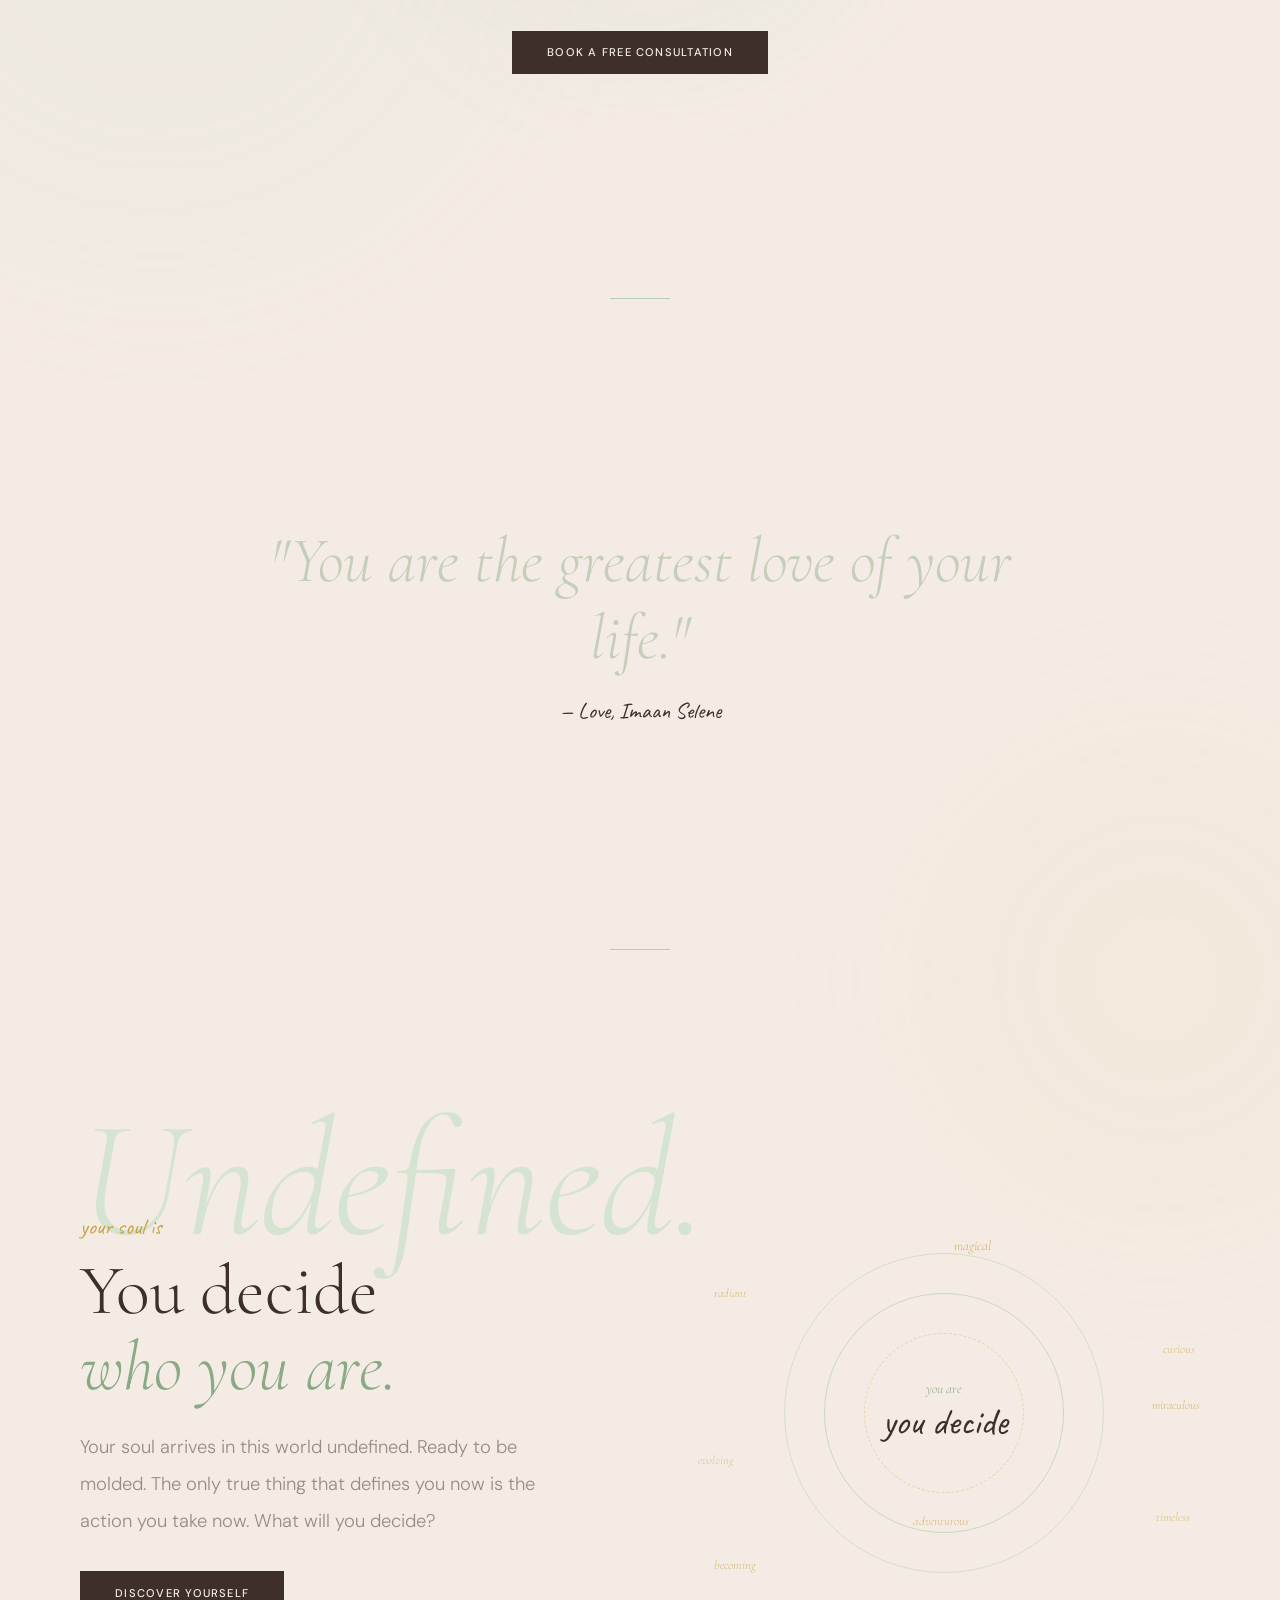
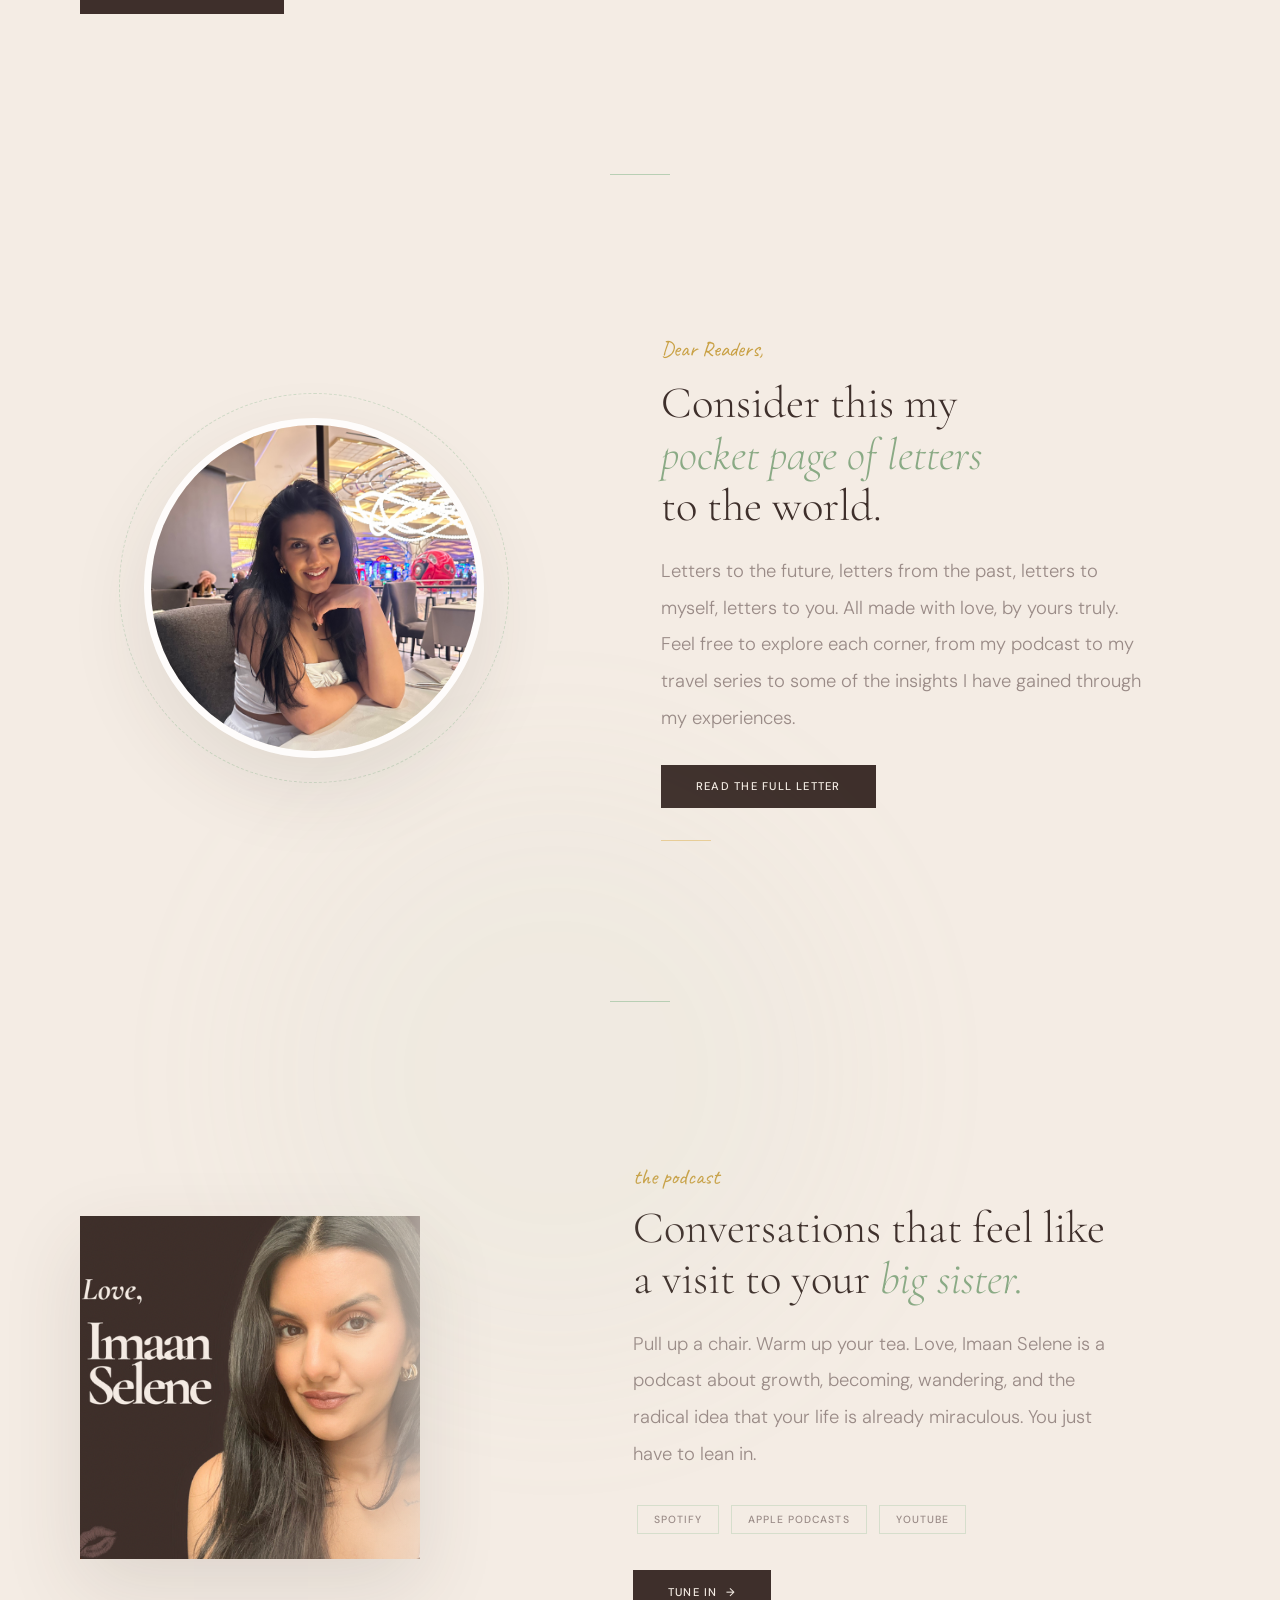
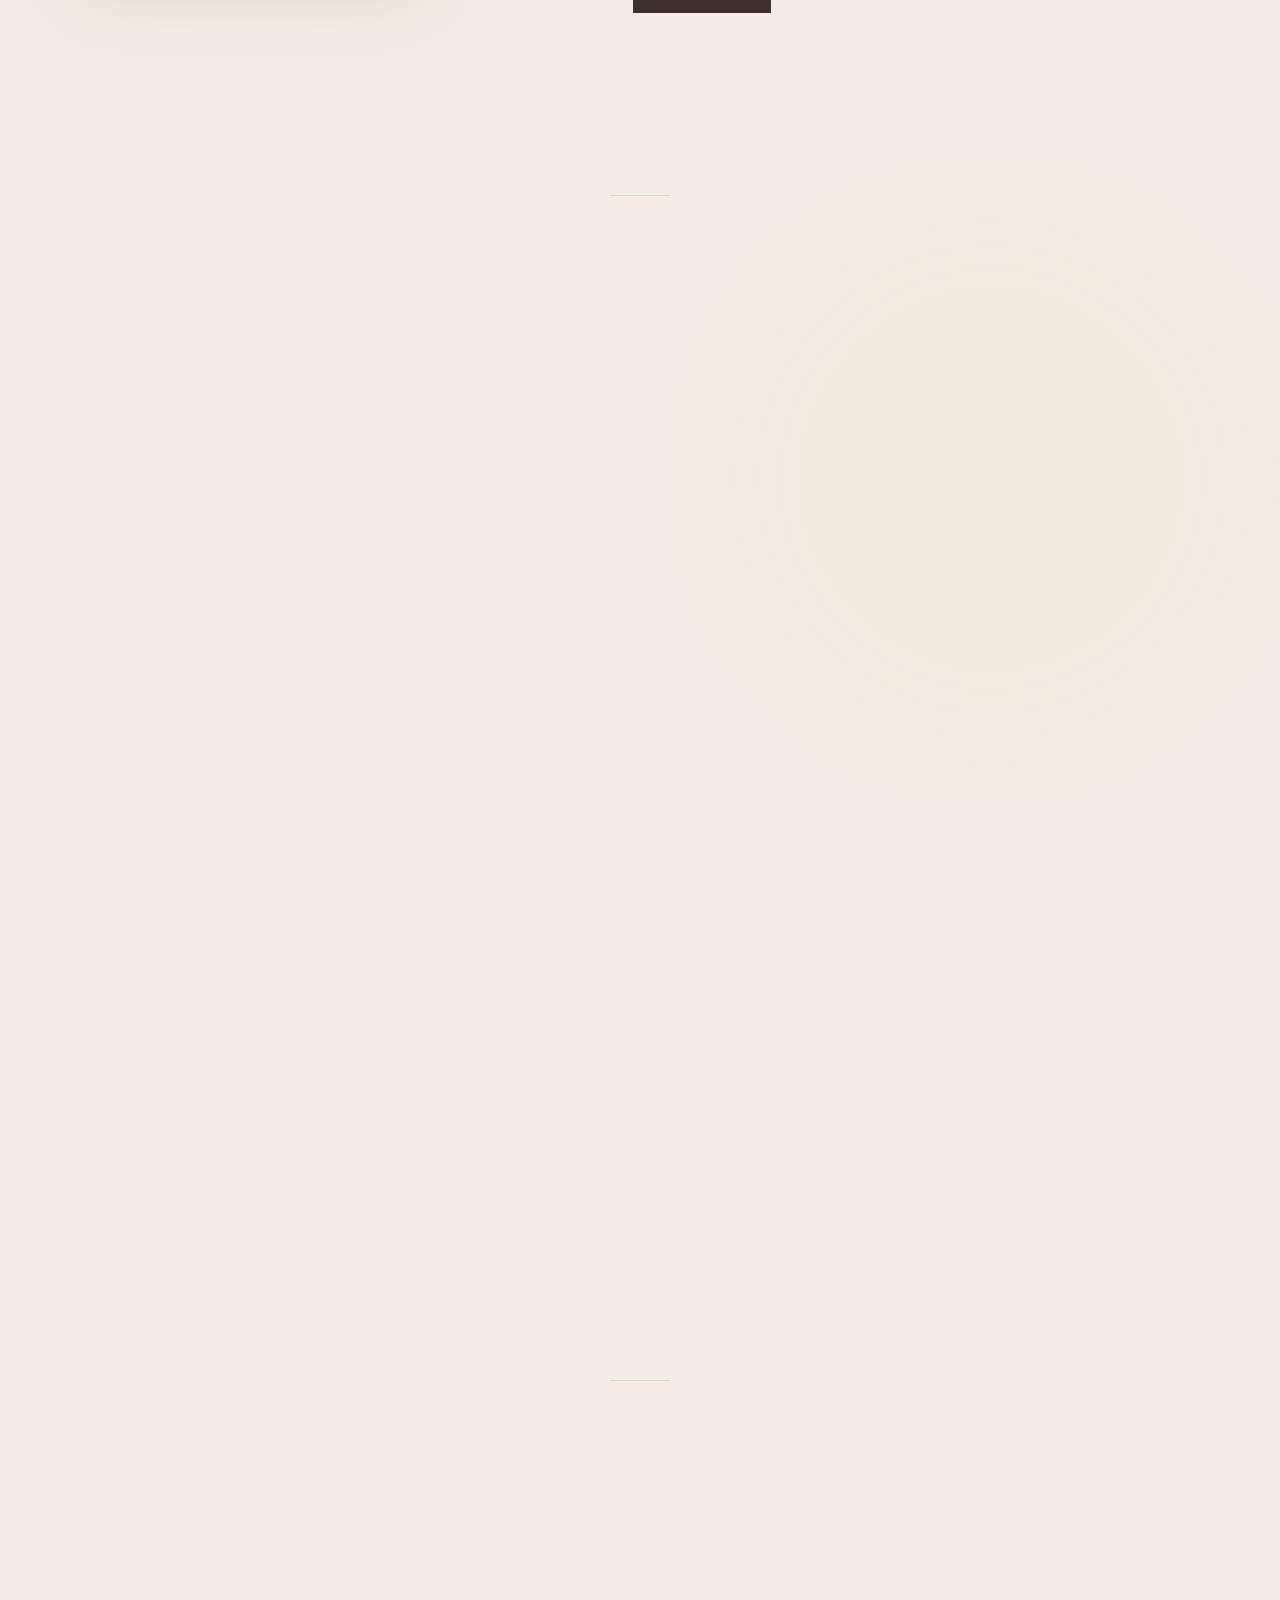
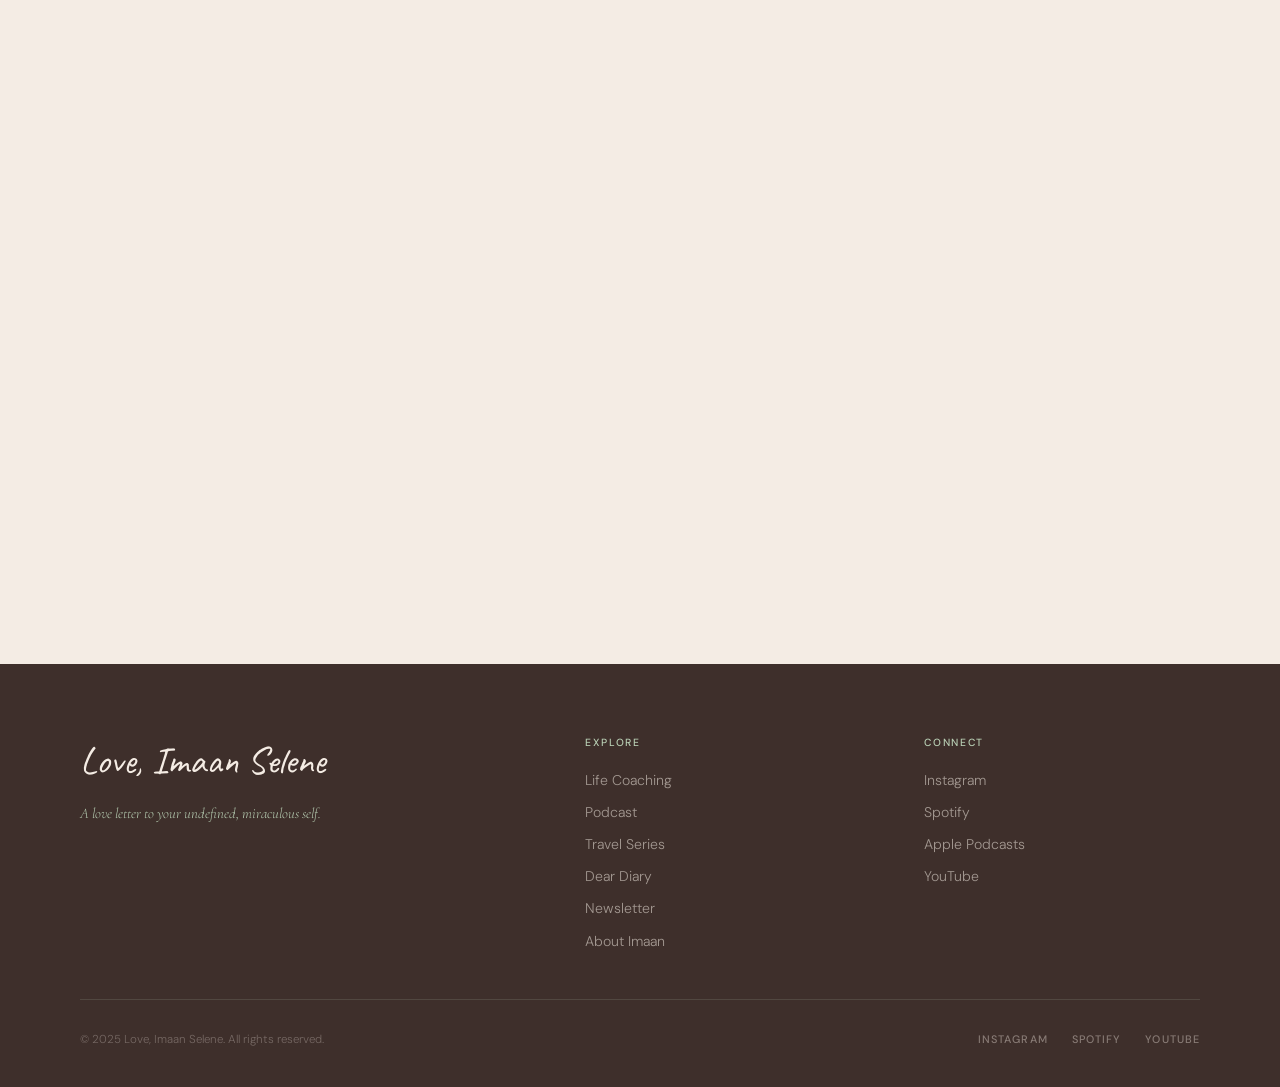
==== commit 8826b438: "Lowercase ode to my lovers" ====
--- a/index.html
+++ b/index.html
@@ -458,7 +458,7 @@
   <div class="travel-block">
     <div>
       <span class="script-label fade-in">the travel series</span>
-      <h2 class="display-h fade-in d1" style="color:var(--espresso);">An Ode to<br><em>my Lovers.</em></h2>
+      <h2 class="display-h fade-in d1" style="color:var(--espresso);">An ode to<br><em>my lovers.</em></h2>
       <p class="prose fade-in d2" style="margin-top:1.5rem;">
         The cities of the world are the lovers in my life. Through our encounters, I experience their allure, and see parts of myself I didn't know existed. This series is an ode to my lovers. Come take a look.
       </p>
